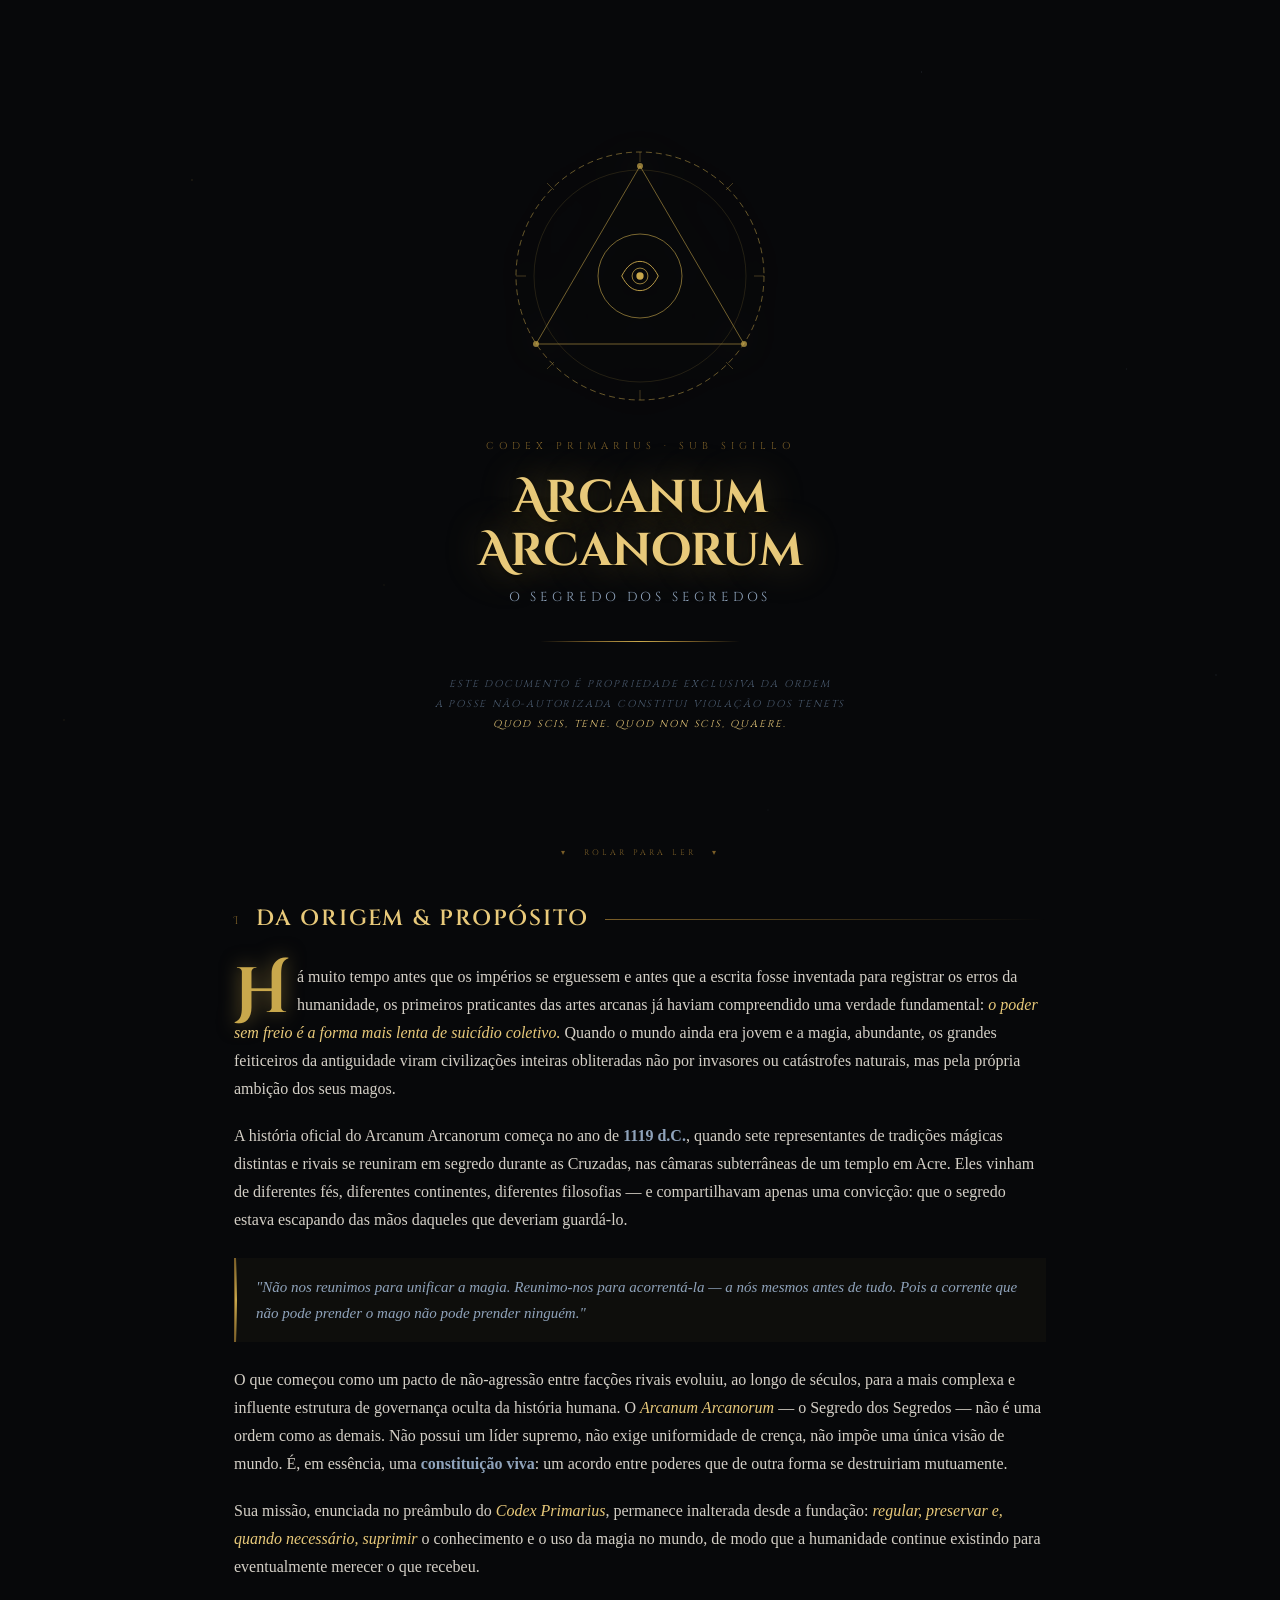
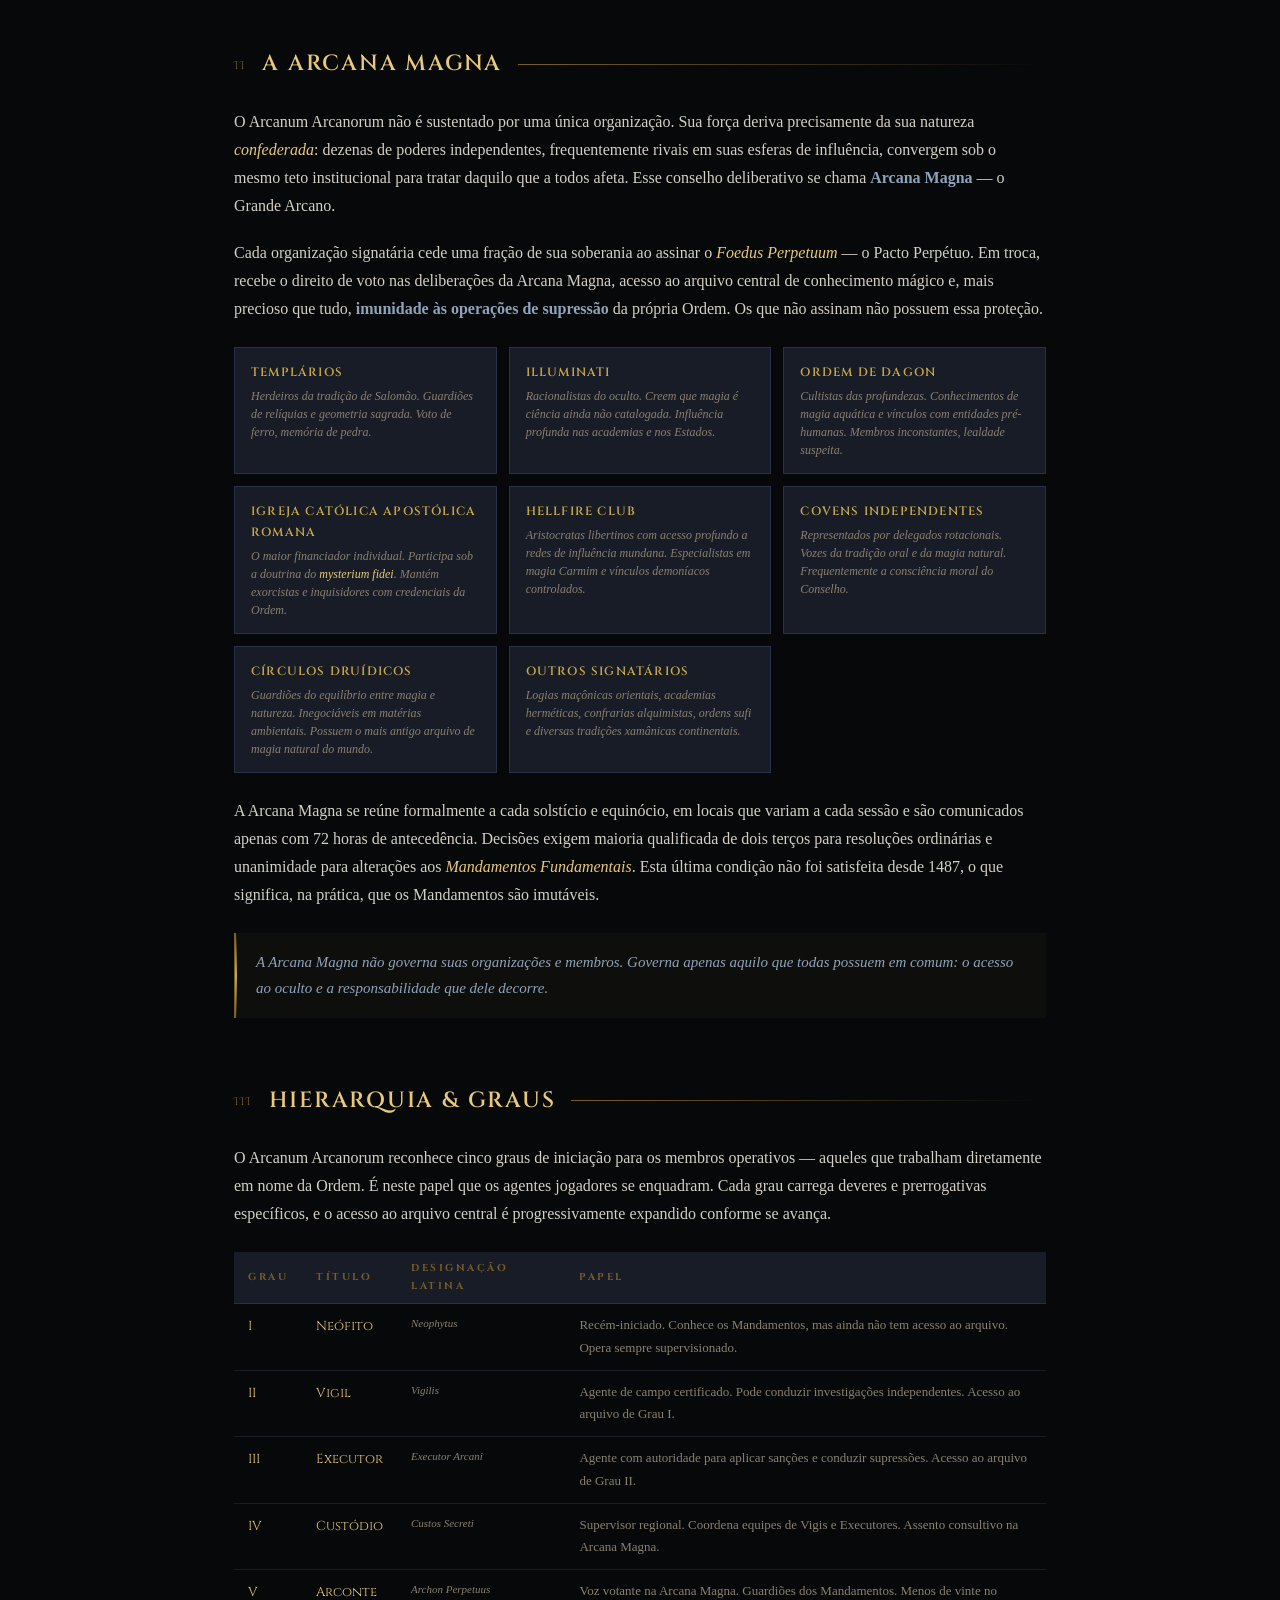
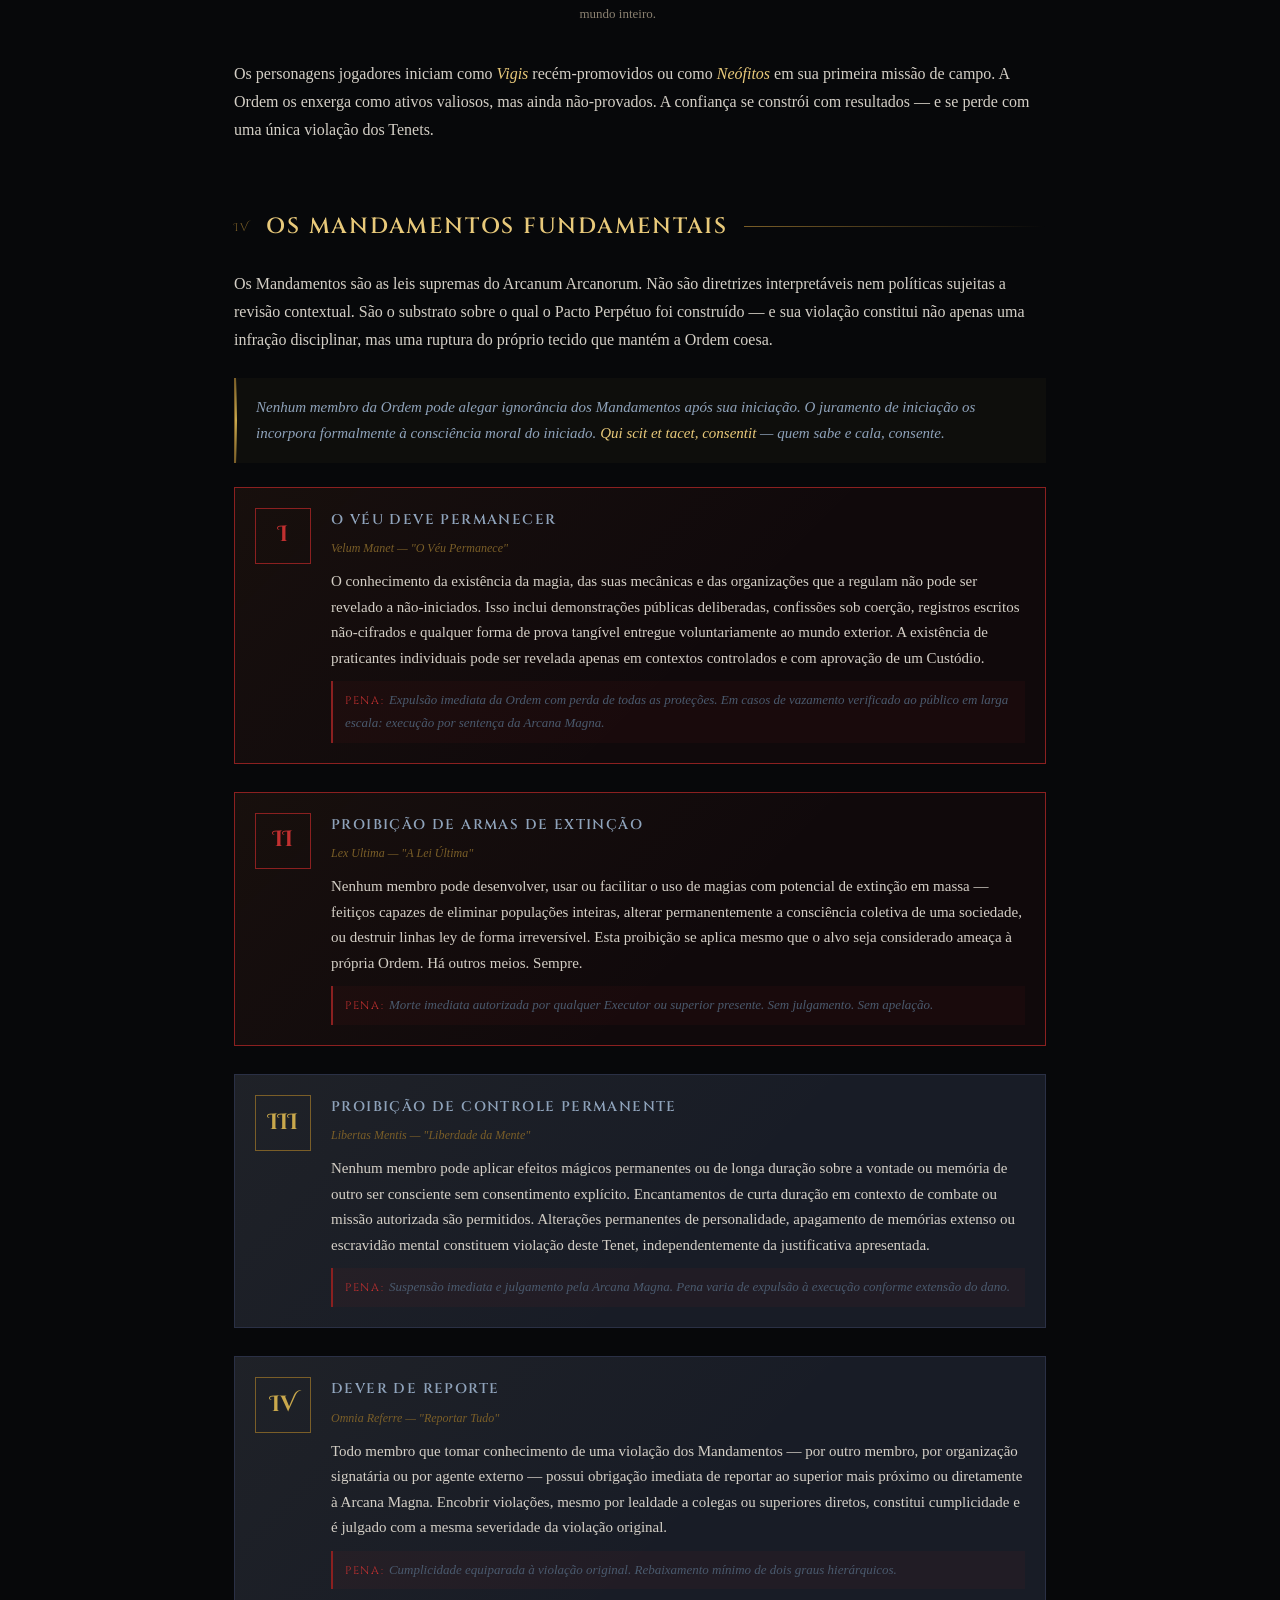
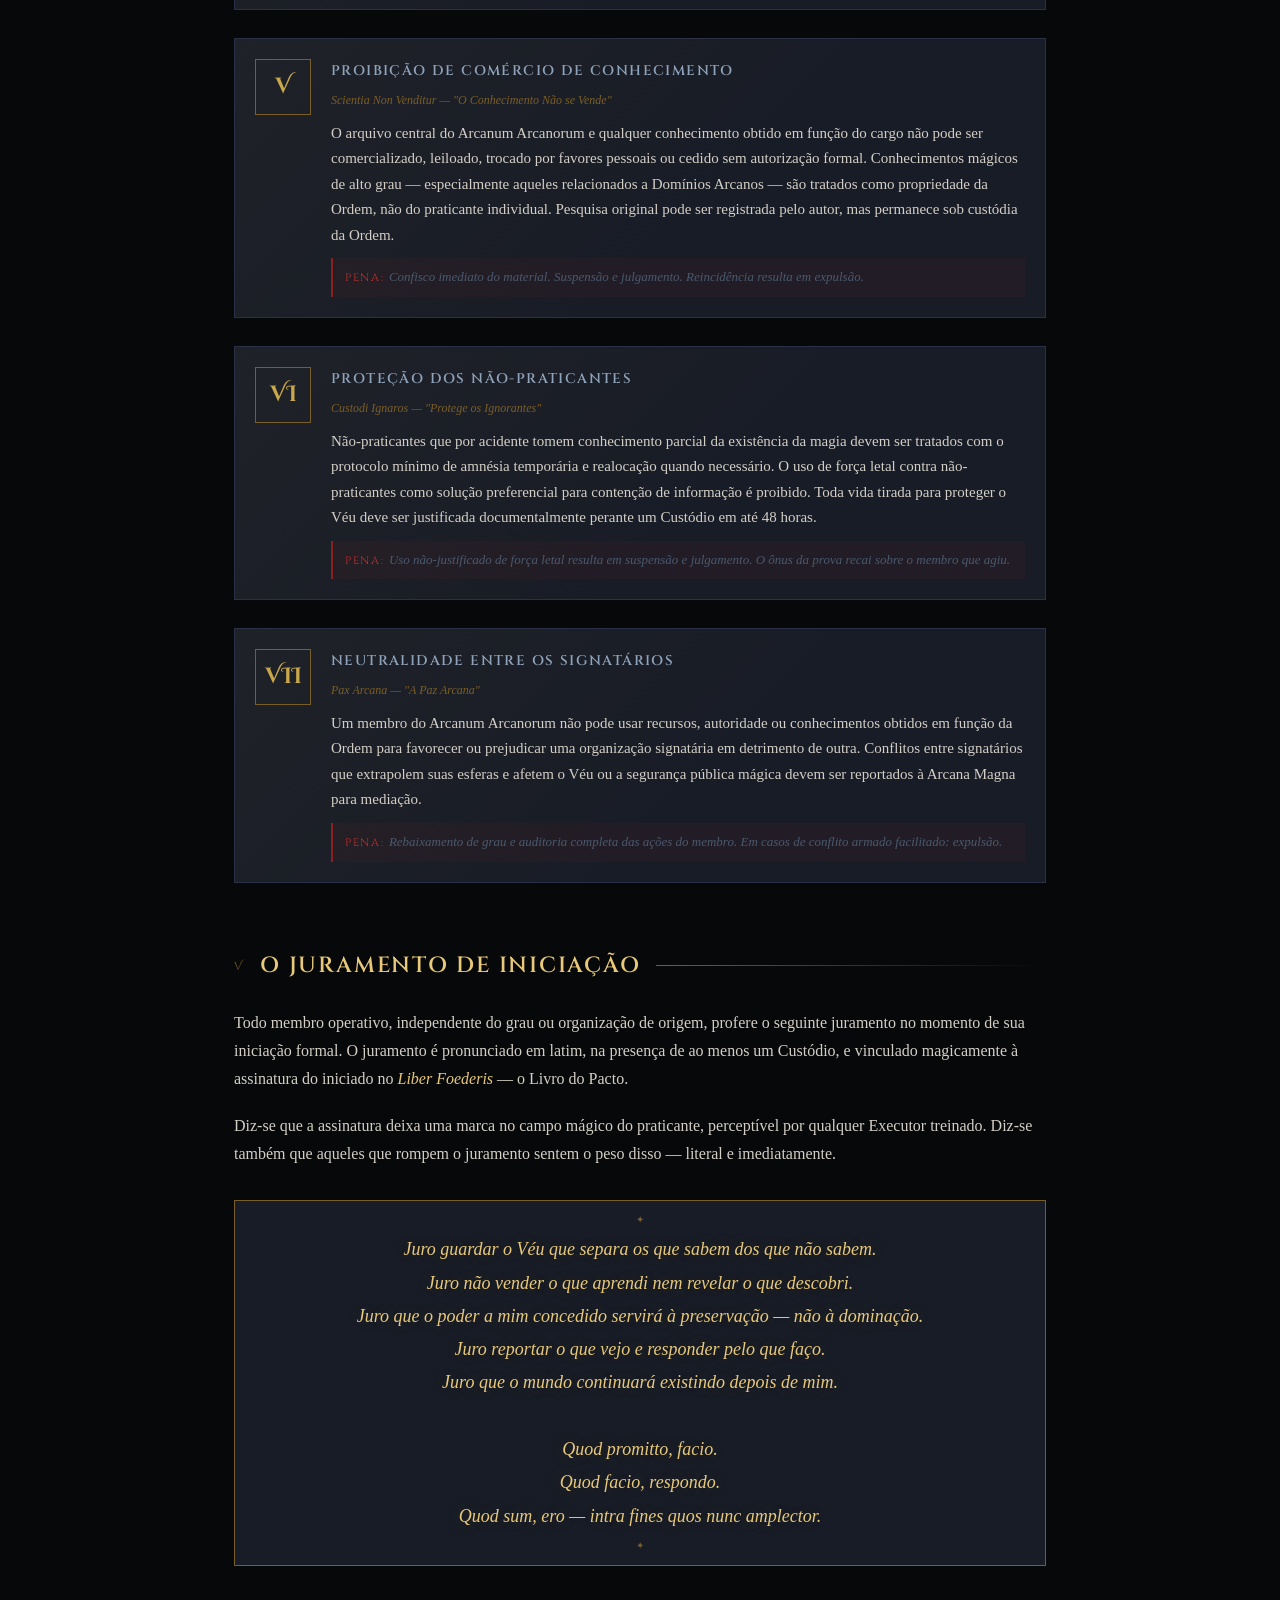
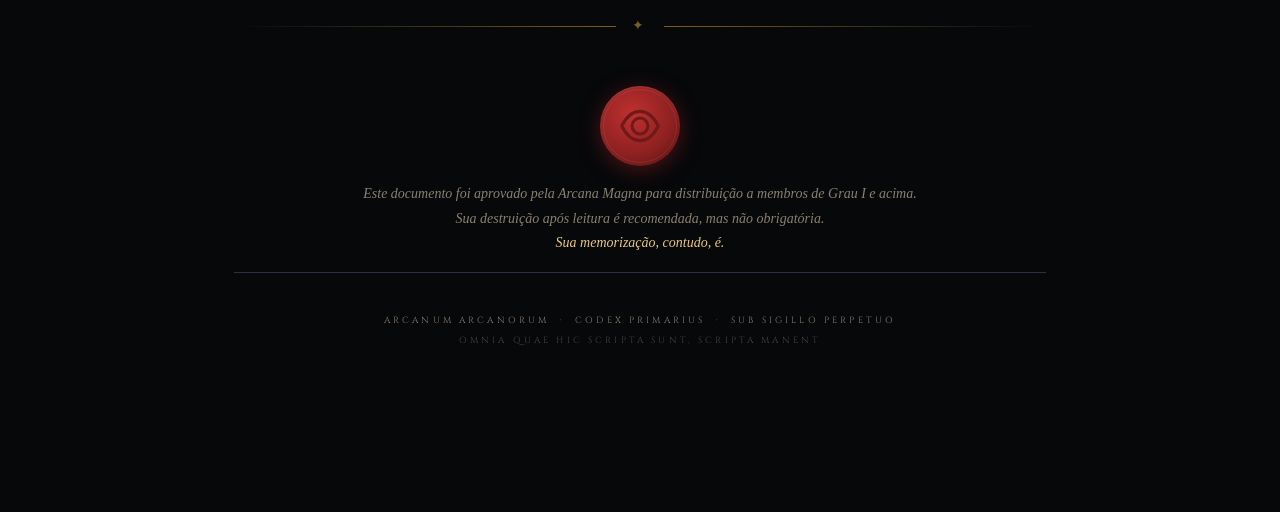
==== index.html @ a7ec22c3 "Add files via upload" ====
<!DOCTYPE html>
<html lang="pt-BR">
<head>
<meta charset="UTF-8">
<meta name="viewport" content="width=device-width, initial-scale=1.0">
<title>Arcanum Arcanorum — Codex Primarius</title>
<style>
@import url('https://fonts.googleapis.com/css2?family=IM+Fell+English:ital@0;1&family=Cinzel+Decorative:wght@400;700&family=Cinzel:wght@400;600&display=swap');

:root {
  --void:       #07080a;
  --deep:       #0d0f14;
  --surface:    #12151c;
  --panel:      #181c26;
  --border:     #2a3045;
  --border-glow:#3d4a6e;
  --gold:       #c9a84c;
  --gold-light: #e8c97a;
  --gold-dim:   #7a5e28;
  --silver:     #8fa3bb;
  --silver-dim: #4a5a6e;
  --text:       #d4cfc6;
  --text-dim:   #8a8070;
  --red:        #8b2020;
  --red-glow:   #c03030;
}

*, *::before, *::after { box-sizing: border-box; margin: 0; padding: 0; }
html { scroll-behavior: smooth; }

body {
  background: var(--void);
  color: var(--text);
  font-family: 'IM Fell English', Georgia, serif;
  font-size: 16px;
  line-height: 1.75;
  min-height: 100vh;
  overflow-x: hidden;
}

body::before {
  content: '';
  position: fixed; inset: 0;
  background-image:
    radial-gradient(1px 1px at 15% 20%, rgba(201,168,76,0.3) 0%, transparent 100%),
    radial-gradient(1px 1px at 72% 8%,  rgba(143,163,187,0.2) 0%, transparent 100%),
    radial-gradient(1px 1px at 43% 55%, rgba(201,168,76,0.2) 0%, transparent 100%),
    radial-gradient(1px 1px at 88% 41%, rgba(143,163,187,0.15) 0%, transparent 100%),
    radial-gradient(1px 1px at 5%  80%, rgba(201,168,76,0.2) 0%, transparent 100%),
    radial-gradient(1px 1px at 60% 90%, rgba(143,163,187,0.1) 0%, transparent 100%),
    radial-gradient(1px 1px at 30% 65%, rgba(201,168,76,0.15) 0%, transparent 100%),
    radial-gradient(1px 1px at 95% 75%, rgba(143,163,187,0.2) 0%, transparent 100%);
  pointer-events: none;
  z-index: 0;
}

.wrapper {
  position: relative; z-index: 1;
  max-width: 860px;
  margin: 0 auto;
  padding: 0 24px 80px;
}

/* COVER */
.cover {
  min-height: 100vh;
  display: flex;
  flex-direction: column;
  align-items: center;
  justify-content: center;
  text-align: center;
  padding: 60px 0 80px;
  position: relative;
}

.sigil-ring {
  width: 260px; height: 260px;
  margin: 0 auto 32px;
  position: relative;
  animation: rotateSlow 60s linear infinite;
}
@keyframes rotateSlow { to { transform: rotate(360deg); } }

.sigil-ring > svg { width: 100%; height: 100%; filter: drop-shadow(0 0 18px rgba(201,168,76,0.35)); }

.sigil-center {
  position: absolute; inset: 0;
  display: flex; align-items: center; justify-content: center;
  animation: rotateSlow 60s linear infinite reverse;
}

.sigil-center svg { width: 56px; height: 56px; flex-shrink: 0; }

.sigil-center-wax {
  animation: none; !important
  position: absolute; inset: 0;
  display: flex; align-items: center; justify-content: center;
  width: 56px; height: 56px; flex-shrink: 0;
  fill: #1b0606; !important
}


.cover-supertitle {
  font-family: 'Cinzel', serif;
  font-size: 10px; letter-spacing: 0.5em; text-transform: uppercase;
  color: var(--gold-dim); margin-bottom: 16px;
}
.cover-title {
  font-family: 'Cinzel Decorative', serif;
  font-size: clamp(28px, 5vw, 46px); font-weight: 700;
  color: var(--gold-light); line-height: 1.15;
  text-shadow: 0 0 40px rgba(201,168,76,0.4), 0 2px 4px rgba(0,0,0,0.8);
  margin-bottom: 8px;
}
.cover-subtitle {
  font-family: 'Cinzel', serif;
  font-size: 13px; letter-spacing: 0.3em; text-transform: uppercase;
  color: var(--silver); margin-bottom: 32px;
}
.cover-rule {
  width: 200px; height: 1px;
  background: linear-gradient(90deg, transparent, var(--gold-dim), var(--gold), var(--gold-dim), transparent);
  margin: 0 auto 32px;
}
.cover-seal {
  font-family: 'Cinzel', serif; font-size: 10px;
  letter-spacing: 0.18em; text-transform: uppercase;
  color: var(--silver-dim); font-style: italic; line-height: 2;
}
.cover-scroll-hint {
  position: absolute; bottom: 40px; left: 50%; transform: translateX(-50%);
  font-family: 'Cinzel', serif; font-size: 8px;
  letter-spacing: 0.4em; text-transform: uppercase; color: var(--gold-dim);
  animation: pulse 2.5s ease-in-out infinite;
}
@keyframes pulse { 0%,100%{opacity:0.3} 50%{opacity:0.9} }

/* SECTIONS */
.section { margin-bottom: 64px; opacity: 0; transform: translateY(24px); animation: fadeUp 0.8s ease forwards; }
.section:nth-child(2) { animation-delay:0.1s; }
.section:nth-child(3) { animation-delay:0.2s; }
.section:nth-child(4) { animation-delay:0.3s; }
.section:nth-child(5) { animation-delay:0.4s; }
.section:nth-child(6) { animation-delay:0.5s; }
@keyframes fadeUp { to { opacity:1; transform:translateY(0); } }

.section-header { display:flex; align-items:center; gap:16px; margin-bottom:24px; }
.section-number { font-family:'Cinzel Decorative',serif; font-size:11px; color:var(--gold-dim); letter-spacing:0.2em; white-space:nowrap; padding-top:2px; }
.section-title { font-family:'Cinzel',serif; font-size:clamp(16px,2.5vw,22px); font-weight:600; color:var(--gold-light); letter-spacing:0.08em; text-transform:uppercase; white-space:nowrap; }
.section-rule { flex:1; height:1px; background:linear-gradient(90deg, var(--gold-dim), transparent); }

/* PROSE */
p { margin-bottom: 1.2em; color: var(--text); font-size: 16px; }
p:last-child { margin-bottom: 0; }
em { color: var(--gold-light); font-style: italic; }
strong { color: var(--silver); font-weight: 600; }

.dropcap::first-letter {
  font-family: 'Cinzel Decorative', serif;
  font-size: 4em; font-weight: 700; color: var(--gold);
  float: left; line-height: 0.75; margin: 6px 8px 0 0;
  text-shadow: 0 0 20px rgba(201,168,76,0.5);
}

.callout {
  border-left: 2px solid var(--gold-dim);
  background: rgba(201,168,76,0.04);
  padding: 16px 20px; margin: 24px 0; position: relative;
}
.callout::before {
  content:''; position:absolute; top:0; left:-1px; bottom:0; width:2px;
  background: linear-gradient(to bottom, transparent, var(--gold), transparent);
}
.callout p { font-style:italic; color:var(--silver); font-size:15px; margin:0; }

/* PATRONS GRID */
.patrons-grid { display:grid; grid-template-columns:repeat(auto-fill,minmax(200px,1fr)); gap:12px; margin:24px 0; }
.patron-card {
  border:1px solid var(--border); background:var(--panel);
  padding:14px 16px; position:relative; overflow:hidden;
  transition: border-color 0.3s, background 0.3s;
}
.patron-card::before {
  content:''; position:absolute; top:0; left:0; right:0; height:1px;
  background:linear-gradient(90deg, transparent, var(--gold-dim), transparent);
  opacity:0; transition:opacity 0.3s;
}
.patron-card:hover { border-color:var(--gold-dim); background:rgba(201,168,76,0.05); }
.patron-card:hover::before { opacity:1; }
.patron-name { font-family:'Cinzel',serif; font-size:12px; font-weight:600; letter-spacing:0.1em; color:var(--gold); margin-bottom:4px; text-transform:uppercase; }
.patron-desc { font-size:12px; font-style:italic; color:var(--text-dim); line-height:1.5; }

/* HIERARCHY TABLE */
.hierarchy { width:100%; border-collapse:collapse; margin:24px 0; font-size:14px; }
.hierarchy th { font-family:'Cinzel',serif; font-size:10px; letter-spacing:0.25em; text-transform:uppercase; color:var(--gold-dim); text-align:left; padding:8px 14px; border-bottom:1px solid var(--border); background:var(--panel); }
.hierarchy td { padding:10px 14px; border-bottom:1px solid rgba(42,48,69,0.5); vertical-align:top; }
.hierarchy tr:last-child td { border-bottom:none; }
.hierarchy tr:hover td { background:rgba(201,168,76,0.03); }
.rank-name { font-family:'Cinzel',serif; font-size:13px; color:var(--gold-light); }
.rank-lat { font-style:italic; color:var(--text-dim); font-size:11px; display:block; }

/* TENETS */
.tenets-list { list-style:none; padding:0; counter-reset:tenet; }
.tenet-item {
  counter-increment: tenet;
  display:grid; grid-template-columns:56px 1fr; gap:20px; align-items:start;
  margin-bottom:28px; padding:20px;
  border:1px solid var(--border); background:var(--panel);
  position:relative; overflow:hidden; transition:border-color 0.3s;
}
.tenet-item::before {
  content:''; position:absolute; inset:0;
  background:linear-gradient(135deg, rgba(201,168,76,0.04) 0%, transparent 60%);
  pointer-events:none;
}
.tenet-item:hover { border-color:var(--border-glow); }
.tenet-item.blood { border-color:var(--red); background:rgba(139,32,32,0.07); }
.tenet-item.blood:hover { border-color:var(--red-glow); }
.tenet-item.blood .tenet-num { color:var(--red-glow); border-color:var(--red); }
.tenet-num {
  font-family:'Cinzel Decorative',serif; font-size:22px; font-weight:700; color:var(--gold);
  border:1px solid var(--gold-dim); width:56px; height:56px;
  display:flex; align-items:center; justify-content:center;
  flex-shrink:0; position:relative; z-index:1;
}
.tenet-body { position:relative; z-index:1; }
.tenet-title { font-family:'Cinzel',serif; font-size:14px; font-weight:600; letter-spacing:0.1em; text-transform:uppercase; color:var(--silver); margin-bottom:6px; }
.tenet-latin { font-style:italic; font-size:12px; color:var(--gold-dim); margin-bottom:10px; display:block; }
.tenet-text { font-size:15px; color:var(--text); margin:0; line-height:1.7; }
.tenet-penalty {
  margin-top:10px; padding:8px 12px;
  border-left:2px solid var(--red); background:rgba(139,32,32,0.08);
  font-size:13px; font-style:italic; color:var(--silver-dim);
}
.tenet-penalty::before {
  content:'Pena: '; font-family:'Cinzel',serif; font-style:normal;
  color:var(--red-glow); font-size:11px; letter-spacing:0.15em; text-transform:uppercase;
}

/* DIVIDER */
.divider { display:flex; align-items:center; gap:16px; margin:48px 0; color:var(--gold-dim); font-size:14px; letter-spacing:0.3em; }
.divider::before, .divider::after { content:''; flex:1; height:1px; background:linear-gradient(90deg, transparent, var(--gold-dim)); }
.divider::after { background:linear-gradient(90deg, var(--gold-dim), transparent); }

/* OATH */
.oath-block {
  border:1px solid var(--gold-dim); background:var(--panel);
  padding:32px 36px; margin:32px 0; position:relative; text-align:center;
}
.oath-block::before, .oath-block::after { content:'✦'; position:absolute; font-size:10px; color:var(--gold-dim); }
.oath-block::before { top:10px; left:50%; transform:translateX(-50%); }
.oath-block::after  { bottom:10px; left:50%; transform:translateX(-50%); }
.oath-text { font-family:'IM Fell English',serif; font-style:italic; font-size:18px; color:var(--gold-light); line-height:1.85; text-shadow:0 0 20px rgba(201,168,76,0.2); }

/* WAX SEAL */
.wax-seal {
  display:inline-flex; align-items:center; justify-content:center;
  width:80px; height:80px; border-radius:50%;
  background:radial-gradient(circle at 40% 35%, #c03030, #8b2020 60%, #4a0f0f);
  box-shadow:0 4px 20px rgba(139,32,32,0.5), inset 0 1px 2px rgba(255,255,255,0.1);
  font-size:32px; margin:0 auto 16px; position:relative;
}
.wax-seal::after { content:''; position:absolute; inset:3px; border-radius:50%; border:1px solid rgba(255,255,255,0.08); }

/* FOOTER */
.doc-footer {
  text-align:center; padding:40px 0 20px;
  border-top:1px solid var(--border);
  font-family:'Cinzel',serif; font-size:9px; letter-spacing:0.35em;
  text-transform:uppercase; color:var(--text-dim);
}

/* SCROLL PROGRESS */
.scroll-progress {
  position:fixed; top:0; left:0; right:0; height:2px;
  background:linear-gradient(90deg, var(--gold), #2a8a7a);
  transform-origin:left; transform:scaleX(0); z-index:100;
}
</style>
</head>
<body>

<div class="scroll-progress" id="progress"></div>

<div class="wrapper">

  <!-- COVER -->
  <div class="cover">
    <div class="sigil-ring">
      <svg viewBox="0 0 260 260" fill="none" xmlns="http://www.w3.org/2000/svg">
        <circle cx="130" cy="130" r="124" stroke="#c9a84c" stroke-width="1" stroke-dasharray="6 4" opacity="0.5"/>
        <circle cx="130" cy="130" r="106" stroke="#c9a84c" stroke-width="0.5" opacity="0.3"/>
        <polygon points="130,20 234,198 26,198" stroke="#c9a84c" stroke-width="1" fill="none" opacity="0.55"/>
        <circle cx="130" cy="130" r="42" stroke="#c9a84c" stroke-width="1" opacity="0.6"/>
        <g stroke="#c9a84c" stroke-width="0.8" opacity="0.4">
          <line x1="130" y1="6"   x2="130" y2="16"/>
          <line x1="130" y1="244" x2="130" y2="254"/>
          <line x1="6"   y1="130" x2="16"  y2="130"/>
          <line x1="244" y1="130" x2="254" y2="130"/>
          <line x1="37"  y1="37"  x2="44"  y2="44"/>
          <line x1="223" y1="37"  x2="216" y2="44"/>
          <line x1="37"  y1="223" x2="44"  y2="216"/>
          <line x1="223" y1="223" x2="216" y2="216"/>
        </g>
        <circle cx="130" cy="20"  r="3" fill="#c9a84c" opacity="0.7"/>
        <circle cx="234" cy="198" r="3" fill="#c9a84c" opacity="0.7"/>
        <circle cx="26"  cy="198" r="3" fill="#c9a84c" opacity="0.7"/>
      </svg>
      <div class="sigil-center">
        <svg width="92" height="92" viewBox="0 0 92 92" fill="none" xmlns="http://www.w3.org/2000/svg">
          <path d="M 16,46 C 24,30 34,22 46,22 C 58,22 68,30 76,46 C 68,62 58,70 46,70 C 34,70 24,62 16,46 Z"
                fill="none" stroke="#c9a84c" stroke-width="1.5"/>
          <circle cx="46" cy="46" r="13" fill="none" stroke="#c9a84c" stroke-width="1.2"/>
          <circle cx="46" cy="46" r="6" fill="#c9a84c"/>
        </svg>
      </div>
    </div>

    <div class="cover-supertitle">Codex Primarius · Sub Sigillo</div>
    <div class="cover-title">Arcanum<br>Arcanorum</div>
    <div class="cover-subtitle">O Segredo dos Segredos</div>
    <div class="cover-rule"></div>
    <div class="cover-seal">
      Este documento é propriedade exclusiva da Ordem<br>
      A posse não-autorizada constitui violação dos Tenets<br>
      <em>Quod scis, tene. Quod non scis, quaere.</em>
    </div>
    <div class="cover-scroll-hint">▾ &nbsp; rolar para ler &nbsp; ▾</div>
  </div>

  <!-- I. ORIGEM -->
  <div class="section">
    <div class="section-header">
      <span class="section-number">I</span>
      <span class="section-title">Da Origem &amp; Propósito</span>
      <div class="section-rule"></div>
    </div>

    <p class="dropcap">Há muito tempo antes que os impérios se erguessem e antes que a escrita fosse inventada para registrar os erros da humanidade, os primeiros praticantes das artes arcanas já haviam compreendido uma verdade fundamental: <em>o poder sem freio é a forma mais lenta de suicídio coletivo.</em> Quando o mundo ainda era jovem e a magia, abundante, os grandes feiticeiros da antiguidade viram civilizações inteiras obliteradas não por invasores ou catástrofes naturais, mas pela própria ambição dos seus magos.</p>

    <p>A história oficial do Arcanum Arcanorum começa no ano de <strong>1119 d.C.</strong>, quando sete representantes de tradições mágicas distintas e rivais se reuniram em segredo durante as Cruzadas, nas câmaras subterrâneas de um templo em Acre. Eles vinham de diferentes fés, diferentes continentes, diferentes filosofias — e compartilhavam apenas uma convicção: que o segredo estava escapando das mãos daqueles que deveriam guardá-lo.</p>

    <div class="callout">
      <p>"Não nos reunimos para unificar a magia. Reunimo-nos para acorrentá-la — a nós mesmos antes de tudo. Pois a corrente que não pode prender o mago não pode prender ninguém."</p>
    </div>

    <p>O que começou como um pacto de não-agressão entre facções rivais evoluiu, ao longo de séculos, para a mais complexa e influente estrutura de governança oculta da história humana. O <em>Arcanum Arcanorum</em> — o Segredo dos Segredos — não é uma ordem como as demais. Não possui um líder supremo, não exige uniformidade de crença, não impõe uma única visão de mundo. É, em essência, uma <strong>constituição viva</strong>: um acordo entre poderes que de outra forma se destruiriam mutuamente.</p>

    <p>Sua missão, enunciada no preâmbulo do <em>Codex Primarius</em>, permanece inalterada desde a fundação: <em>regular, preservar e, quando necessário, suprimir</em> o conhecimento e o uso da magia no mundo, de modo que a humanidade continue existindo para eventualmente merecer o que recebeu.</p>
  </div>

  <!-- II. ARCANA MAGNA -->
  <div class="section">
    <div class="section-header">
      <span class="section-number">II</span>
      <span class="section-title">A Arcana Magna</span>
      <div class="section-rule"></div>
    </div>

    <p>O Arcanum Arcanorum não é sustentado por uma única organização. Sua força deriva precisamente da sua natureza <em>confederada</em>: dezenas de poderes independentes, frequentemente rivais em suas esferas de influência, convergem sob o mesmo teto institucional para tratar daquilo que a todos afeta. Esse conselho deliberativo se chama <strong>Arcana Magna</strong> — o Grande Arcano.</p>

    <p>Cada organização signatária cede uma fração de sua soberania ao assinar o <em>Foedus Perpetuum</em> — o Pacto Perpétuo. Em troca, recebe o direito de voto nas deliberações da Arcana Magna, acesso ao arquivo central de conhecimento mágico e, mais precioso que tudo, <strong>imunidade às operações de supressão</strong> da própria Ordem. Os que não assinam não possuem essa proteção.</p>

    <div class="patrons-grid">
      <div class="patron-card">
        <div class="patron-name">Templários</div>
        <div class="patron-desc">Herdeiros da tradição de Salomão. Guardiões de relíquias e geometria sagrada. Voto de ferro, memória de pedra.</div>
      </div>
      <div class="patron-card">
        <div class="patron-name">Illuminati</div>
        <div class="patron-desc">Racionalistas do oculto. Creem que magia é ciência ainda não catalogada. Influência profunda nas academias e nos Estados.</div>
      </div>
      <div class="patron-card">
        <div class="patron-name">Ordem de Dagon</div>
        <div class="patron-desc">Cultistas das profundezas. Conhecimentos de magia aquática e vínculos com entidades pré-humanas. Membros inconstantes, lealdade suspeita.</div>
      </div>
      <div class="patron-card">
        <div class="patron-name">Igreja Católica Apostólica Romana</div>
        <div class="patron-desc">O maior financiador individual. Participa sob a doutrina do <em>mysterium fidei</em>. Mantém exorcistas e inquisidores com credenciais da Ordem.</div>
      </div>
      <div class="patron-card">
        <div class="patron-name">Hellfire Club</div>
        <div class="patron-desc">Aristocratas libertinos com acesso profundo a redes de influência mundana. Especialistas em magia Carmim e vínculos demoníacos controlados.</div>
      </div>
      <div class="patron-card">
        <div class="patron-name">Covens Independentes</div>
        <div class="patron-desc">Representados por delegados rotacionais. Vozes da tradição oral e da magia natural. Frequentemente a consciência moral do Conselho.</div>
      </div>
      <div class="patron-card">
        <div class="patron-name">Círculos Druídicos</div>
        <div class="patron-desc">Guardiões do equilíbrio entre magia e natureza. Inegociáveis em matérias ambientais. Possuem o mais antigo arquivo de magia natural do mundo.</div>
      </div>
      <div class="patron-card">
        <div class="patron-name">Outros Signatários</div>
        <div class="patron-desc">Logias maçônicas orientais, academias herméticas, confrarias alquimistas, ordens sufi e diversas tradições xamânicas continentais.</div>
      </div>
    </div>

    <p>A Arcana Magna se reúne formalmente a cada solstício e equinócio, em locais que variam a cada sessão e são comunicados apenas com 72 horas de antecedência. Decisões exigem maioria qualificada de dois terços para resoluções ordinárias e unanimidade para alterações aos <em>Mandamentos Fundamentais</em>. Esta última condição não foi satisfeita desde 1487, o que significa, na prática, que os Mandamentos são imutáveis.</p>

    <div class="callout">
      <p>A Arcana Magna não governa suas organizações e membros. Governa apenas aquilo que todas possuem em comum: o acesso ao oculto e a responsabilidade que dele decorre.</p>
    </div>
  </div>

  <!-- III. HIERARQUIA -->
  <div class="section">
    <div class="section-header">
      <span class="section-number">III</span>
      <span class="section-title">Hierarquia &amp; Graus</span>
      <div class="section-rule"></div>
    </div>

    <p>O Arcanum Arcanorum reconhece cinco graus de iniciação para os membros operativos — aqueles que trabalham diretamente em nome da Ordem. É neste papel que os agentes jogadores se enquadram. Cada grau carrega deveres e prerrogativas específicos, e o acesso ao arquivo central é progressivamente expandido conforme se avança.</p>

    <table class="hierarchy">
      <thead>
        <tr>
          <th>Grau</th>
          <th>Título</th>
          <th>Designação Latina</th>
          <th>Papel</th>
        </tr>
      </thead>
      <tbody>
        <tr>
          <td><span class="rank-name">I</span></td>
          <td><span class="rank-name">Neófito</span></td>
          <td><span class="rank-lat">Neophytus</span></td>
          <td style="font-size:13px;color:#8a8070;">Recém-iniciado. Conhece os Mandamentos, mas ainda não tem acesso ao arquivo. Opera sempre supervisionado.</td>
        </tr>
        <tr>
          <td><span class="rank-name">II</span></td>
          <td><span class="rank-name">Vigil</span></td>
          <td><span class="rank-lat">Vigilis</span></td>
          <td style="font-size:13px;color:#8a8070;">Agente de campo certificado. Pode conduzir investigações independentes. Acesso ao arquivo de Grau I.</td>
        </tr>
        <tr>
          <td><span class="rank-name">III</span></td>
          <td><span class="rank-name">Executor</span></td>
          <td><span class="rank-lat">Executor Arcani</span></td>
          <td style="font-size:13px;color:#8a8070;">Agente com autoridade para aplicar sanções e conduzir supressões. Acesso ao arquivo de Grau II.</td>
        </tr>
        <tr>
          <td><span class="rank-name">IV</span></td>
          <td><span class="rank-name">Custódio</span></td>
          <td><span class="rank-lat">Custos Secreti</span></td>
          <td style="font-size:13px;color:#8a8070;">Supervisor regional. Coordena equipes de Vigis e Executores. Assento consultivo na Arcana Magna.</td>
        </tr>
        <tr>
          <td><span class="rank-name">V</span></td>
          <td><span class="rank-name">Arconte</span></td>
          <td><span class="rank-lat">Archon Perpetuus</span></td>
          <td style="font-size:13px;color:#8a8070;">Voz votante na Arcana Magna. Guardiões dos Mandamentos. Menos de vinte no mundo inteiro.</td>
        </tr>
      </tbody>
    </table>

    <p>Os personagens jogadores iniciam como <em>Vigis</em> recém-promovidos ou como <em>Neófitos</em> em sua primeira missão de campo. A Ordem os enxerga como ativos valiosos, mas ainda não-provados. A confiança se constrói com resultados — e se perde com uma única violação dos Tenets.</p>
  </div>

  <!-- IV. TENETS -->
  <div class="section">
    <div class="section-header">
      <span class="section-number">IV</span>
      <span class="section-title">Os Mandamentos Fundamentais</span>
      <div class="section-rule"></div>
    </div>

    <p>Os Mandamentos são as leis supremas do Arcanum Arcanorum. Não são diretrizes interpretáveis nem políticas sujeitas a revisão contextual. São o substrato sobre o qual o Pacto Perpétuo foi construído — e sua violação constitui não apenas uma infração disciplinar, mas uma ruptura do próprio tecido que mantém a Ordem coesa.</p>

    <div class="callout">
      <p>Nenhum membro da Ordem pode alegar ignorância dos Mandamentos após sua iniciação. O juramento de iniciação os incorpora formalmente à consciência moral do iniciado. <em>Qui scit et tacet, consentit</em> — quem sabe e cala, consente.</p>
    </div>

    <ul class="tenets-list">

      <li class="tenet-item blood">
        <div class="tenet-num">I</div>
        <div class="tenet-body">
          <div class="tenet-title">O Véu deve permanecer</div>
          <span class="tenet-latin">Velum Manet — "O Véu Permanece"</span>
          <p class="tenet-text">O conhecimento da existência da magia, das suas mecânicas e das organizações que a regulam não pode ser revelado a não-iniciados. Isso inclui demonstrações públicas deliberadas, confissões sob coerção, registros escritos não-cifrados e qualquer forma de prova tangível entregue voluntariamente ao mundo exterior. A existência de praticantes individuais pode ser revelada apenas em contextos controlados e com aprovação de um Custódio.</p>
          <div class="tenet-penalty">Expulsão imediata da Ordem com perda de todas as proteções. Em casos de vazamento verificado ao público em larga escala: execução por sentença da Arcana Magna.</div>
        </div>
      </li>

      <li class="tenet-item blood">
        <div class="tenet-num">II</div>
        <div class="tenet-body">
          <div class="tenet-title">Proibição de Armas de Extinção</div>
          <span class="tenet-latin">Lex Ultima — "A Lei Última"</span>
          <p class="tenet-text">Nenhum membro pode desenvolver, usar ou facilitar o uso de magias com potencial de extinção em massa — feitiços capazes de eliminar populações inteiras, alterar permanentemente a consciência coletiva de uma sociedade, ou destruir linhas ley de forma irreversível. Esta proibição se aplica mesmo que o alvo seja considerado ameaça à própria Ordem. Há outros meios. Sempre.</p>
          <div class="tenet-penalty">Morte imediata autorizada por qualquer Executor ou superior presente. Sem julgamento. Sem apelação.</div>
        </div>
      </li>

      <li class="tenet-item">
        <div class="tenet-num">III</div>
        <div class="tenet-body">
          <div class="tenet-title">Proibição de Controle Permanente</div>
          <span class="tenet-latin">Libertas Mentis — "Liberdade da Mente"</span>
          <p class="tenet-text">Nenhum membro pode aplicar efeitos mágicos permanentes ou de longa duração sobre a vontade ou memória de outro ser consciente sem consentimento explícito. Encantamentos de curta duração em contexto de combate ou missão autorizada são permitidos. Alterações permanentes de personalidade, apagamento de memórias extenso ou escravidão mental constituem violação deste Tenet, independentemente da justificativa apresentada.</p>
          <div class="tenet-penalty">Suspensão imediata e julgamento pela Arcana Magna. Pena varia de expulsão à execução conforme extensão do dano.</div>
        </div>
      </li>

      <li class="tenet-item">
        <div class="tenet-num">IV</div>
        <div class="tenet-body">
          <div class="tenet-title">Dever de Reporte</div>
          <span class="tenet-latin">Omnia Referre — "Reportar Tudo"</span>
          <p class="tenet-text">Todo membro que tomar conhecimento de uma violação dos Mandamentos — por outro membro, por organização signatária ou por agente externo — possui obrigação imediata de reportar ao superior mais próximo ou diretamente à Arcana Magna. Encobrir violações, mesmo por lealdade a colegas ou superiores diretos, constitui cumplicidade e é julgado com a mesma severidade da violação original.</p>
          <div class="tenet-penalty">Cumplicidade equiparada à violação original. Rebaixamento mínimo de dois graus hierárquicos.</div>
        </div>
      </li>

      <li class="tenet-item">
        <div class="tenet-num">V</div>
        <div class="tenet-body">
          <div class="tenet-title">Proibição de Comércio de Conhecimento</div>
          <span class="tenet-latin">Scientia Non Venditur — "O Conhecimento Não se Vende"</span>
          <p class="tenet-text">O arquivo central do Arcanum Arcanorum e qualquer conhecimento obtido em função do cargo não pode ser comercializado, leiloado, trocado por favores pessoais ou cedido sem autorização formal. Conhecimentos mágicos de alto grau — especialmente aqueles relacionados a Domínios Arcanos — são tratados como propriedade da Ordem, não do praticante individual. Pesquisa original pode ser registrada pelo autor, mas permanece sob custódia da Ordem.</p>
          <div class="tenet-penalty">Confisco imediato do material. Suspensão e julgamento. Reincidência resulta em expulsão.</div>
        </div>
      </li>

      <li class="tenet-item">
        <div class="tenet-num">VI</div>
        <div class="tenet-body">
          <div class="tenet-title">Proteção dos Não-Praticantes</div>
          <span class="tenet-latin">Custodi Ignaros — "Protege os Ignorantes"</span>
          <p class="tenet-text">Não-praticantes que por acidente tomem conhecimento parcial da existência da magia devem ser tratados com o protocolo mínimo de amnésia temporária e realocação quando necessário. O uso de força letal contra não-praticantes como solução preferencial para contenção de informação é proibido. Toda vida tirada para proteger o Véu deve ser justificada documentalmente perante um Custódio em até 48 horas.</p>
          <div class="tenet-penalty">Uso não-justificado de força letal resulta em suspensão e julgamento. O ônus da prova recai sobre o membro que agiu.</div>
        </div>
      </li>

      <li class="tenet-item">
        <div class="tenet-num">VII</div>
        <div class="tenet-body">
          <div class="tenet-title">Neutralidade entre os Signatários</div>
          <span class="tenet-latin">Pax Arcana — "A Paz Arcana"</span>
          <p class="tenet-text">Um membro do Arcanum Arcanorum não pode usar recursos, autoridade ou conhecimentos obtidos em função da Ordem para favorecer ou prejudicar uma organização signatária em detrimento de outra. Conflitos entre signatários que extrapolem suas esferas e afetem o Véu ou a segurança pública mágica devem ser reportados à Arcana Magna para mediação.</p>
          <div class="tenet-penalty">Rebaixamento de grau e auditoria completa das ações do membro. Em casos de conflito armado facilitado: expulsão.</div>
        </div>
      </li>

    </ul>
  </div>

  <!-- V. JURAMENTO -->
  <div class="section">
    <div class="section-header">
      <span class="section-number">V</span>
      <span class="section-title">O Juramento de Iniciação</span>
      <div class="section-rule"></div>
    </div>

    <p>Todo membro operativo, independente do grau ou organização de origem, profere o seguinte juramento no momento de sua iniciação formal. O juramento é pronunciado em latim, na presença de ao menos um Custódio, e vinculado magicamente à assinatura do iniciado no <em>Liber Foederis</em> — o Livro do Pacto.</p>

    <p>Diz-se que a assinatura deixa uma marca no campo mágico do praticante, perceptível por qualquer Executor treinado. Diz-se também que aqueles que rompem o juramento sentem o peso disso — literal e imediatamente.</p>

    <div class="oath-block">
      <div class="oath-text">
        Juro guardar o Véu que separa os que sabem dos que não sabem.<br>
        Juro não vender o que aprendi nem revelar o que descobri.<br>
        Juro que o poder a mim concedido servirá à preservação — não à dominação.<br>
        Juro reportar o que vejo e responder pelo que faço.<br>
        Juro que o mundo continuará existindo depois de mim.<br><br>
        <em>Quod promitto, facio.<br>
        Quod facio, respondo.<br>
        Quod sum, ero — intra fines quos nunc amplector.</em>
      </div>
    </div>

    <div class="divider">✦</div>

    <div style="text-align:center;margin-bottom:16px;">
      <div class="wax-seal">
      <div class="sigil-center-wax">
        <svg width="92" height="92" viewBox="0 0 92 92" fill="none" xmlns="http://www.w3.org/2000/svg">
          <path d="M 16,46 C 24,30 34,22 46,22 C 58,22 68,30 76,46 C 68,62 58,70 46,70 C 34,70 24,62 16,46 Z"
                fill="none" stroke="#6f1919" stroke-width="5"/>
          <circle cx="46" cy="46" r="13" fill="none" stroke="#6f1919" stroke-width="5"/>
        </svg>
      </div>
    </div>

    <p style="text-align:center;font-style:italic;color:var(--text-dim);font-size:14px;">
      Este documento foi aprovado pela Arcana Magna para distribuição a membros de Grau I e acima.<br>
      Sua destruição após leitura é recomendada, mas não obrigatória.<br>
      <em>Sua memorização, contudo, é.</em>
    </p>
  </div>

  <div class="doc-footer">
    Arcanum Arcanorum &nbsp;·&nbsp; Codex Primarius &nbsp;·&nbsp; Sub Sigillo Perpetuo<br>
    <span style="opacity:0.5;margin-top:4px;display:block;">Omnia quae hic scripta sunt, scripta manent</span>
  </div>

</div>

<script>
  window.addEventListener('scroll', () => {
    const el = document.getElementById('progress');
    const pct = window.scrollY / (document.body.scrollHeight - window.innerHeight);
    el.style.transform = 'scaleX(' + pct + ')';
  });
</script>
</body>
</html>
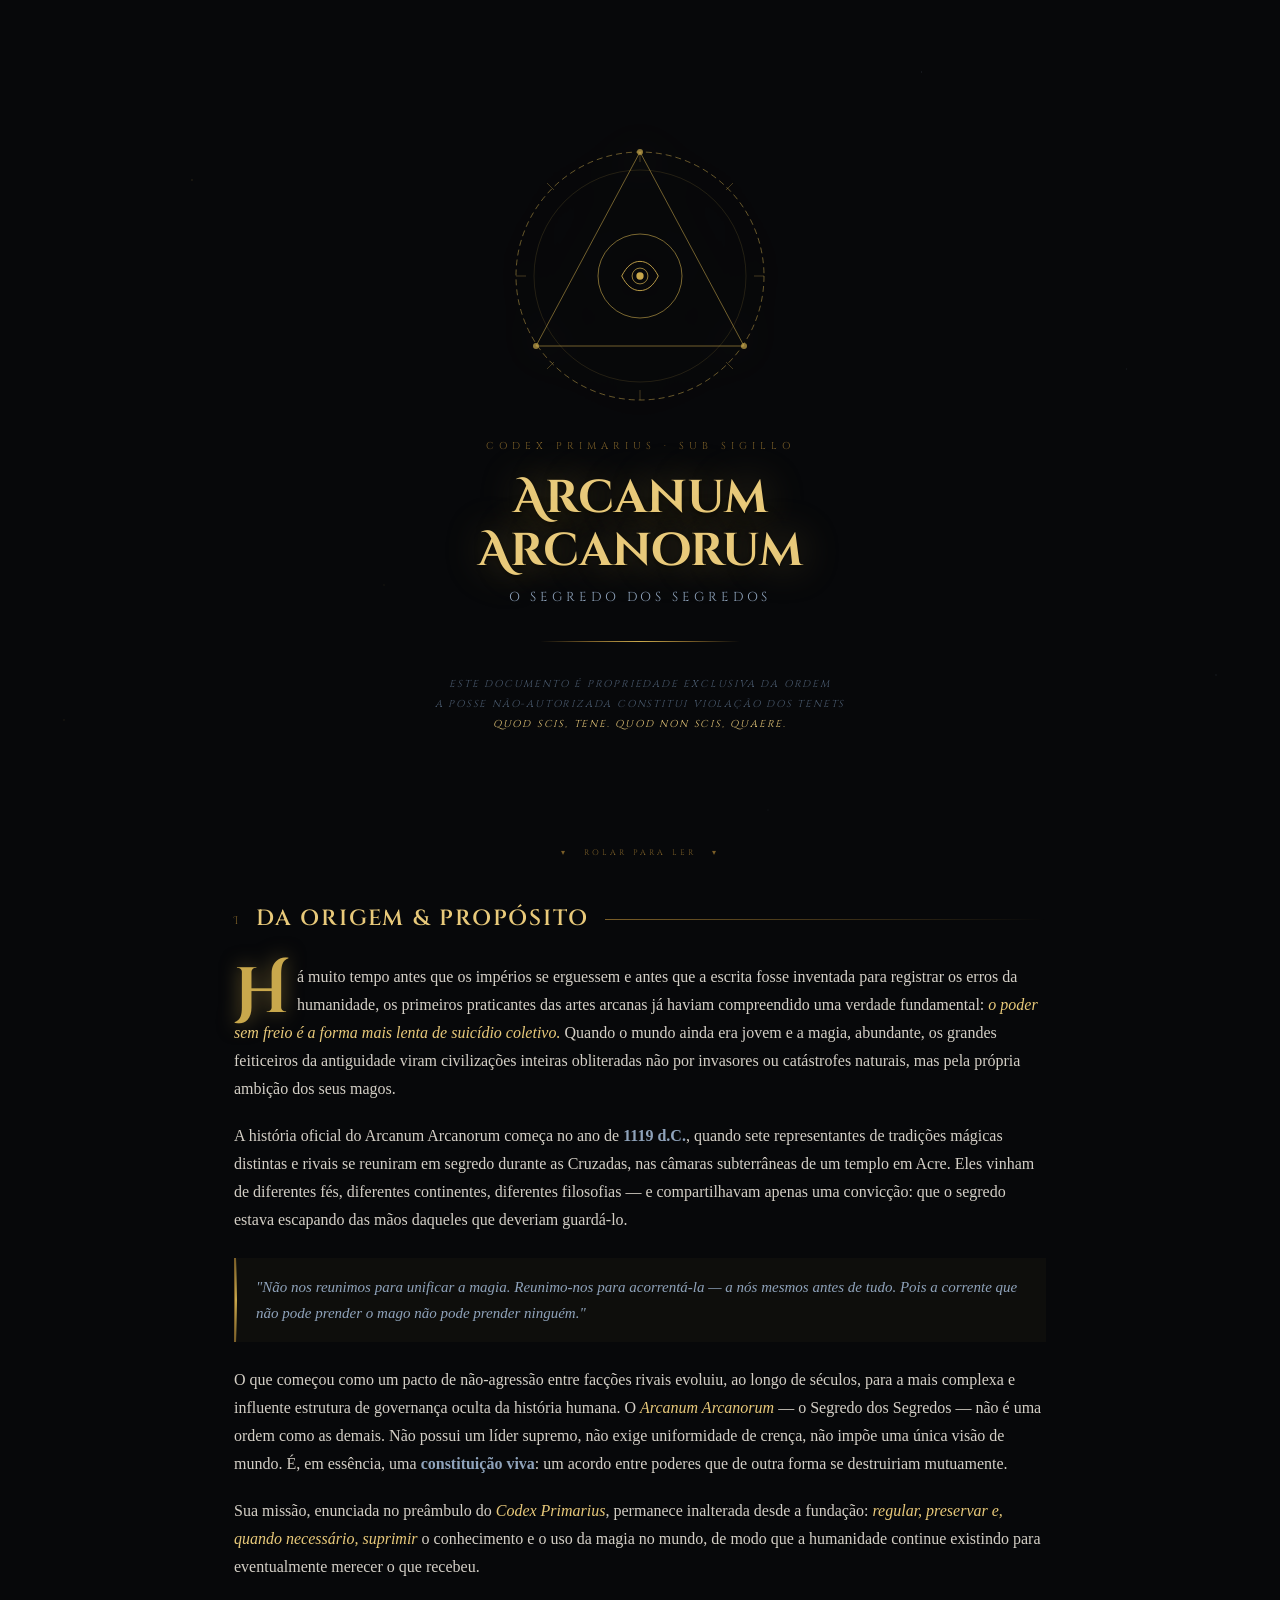
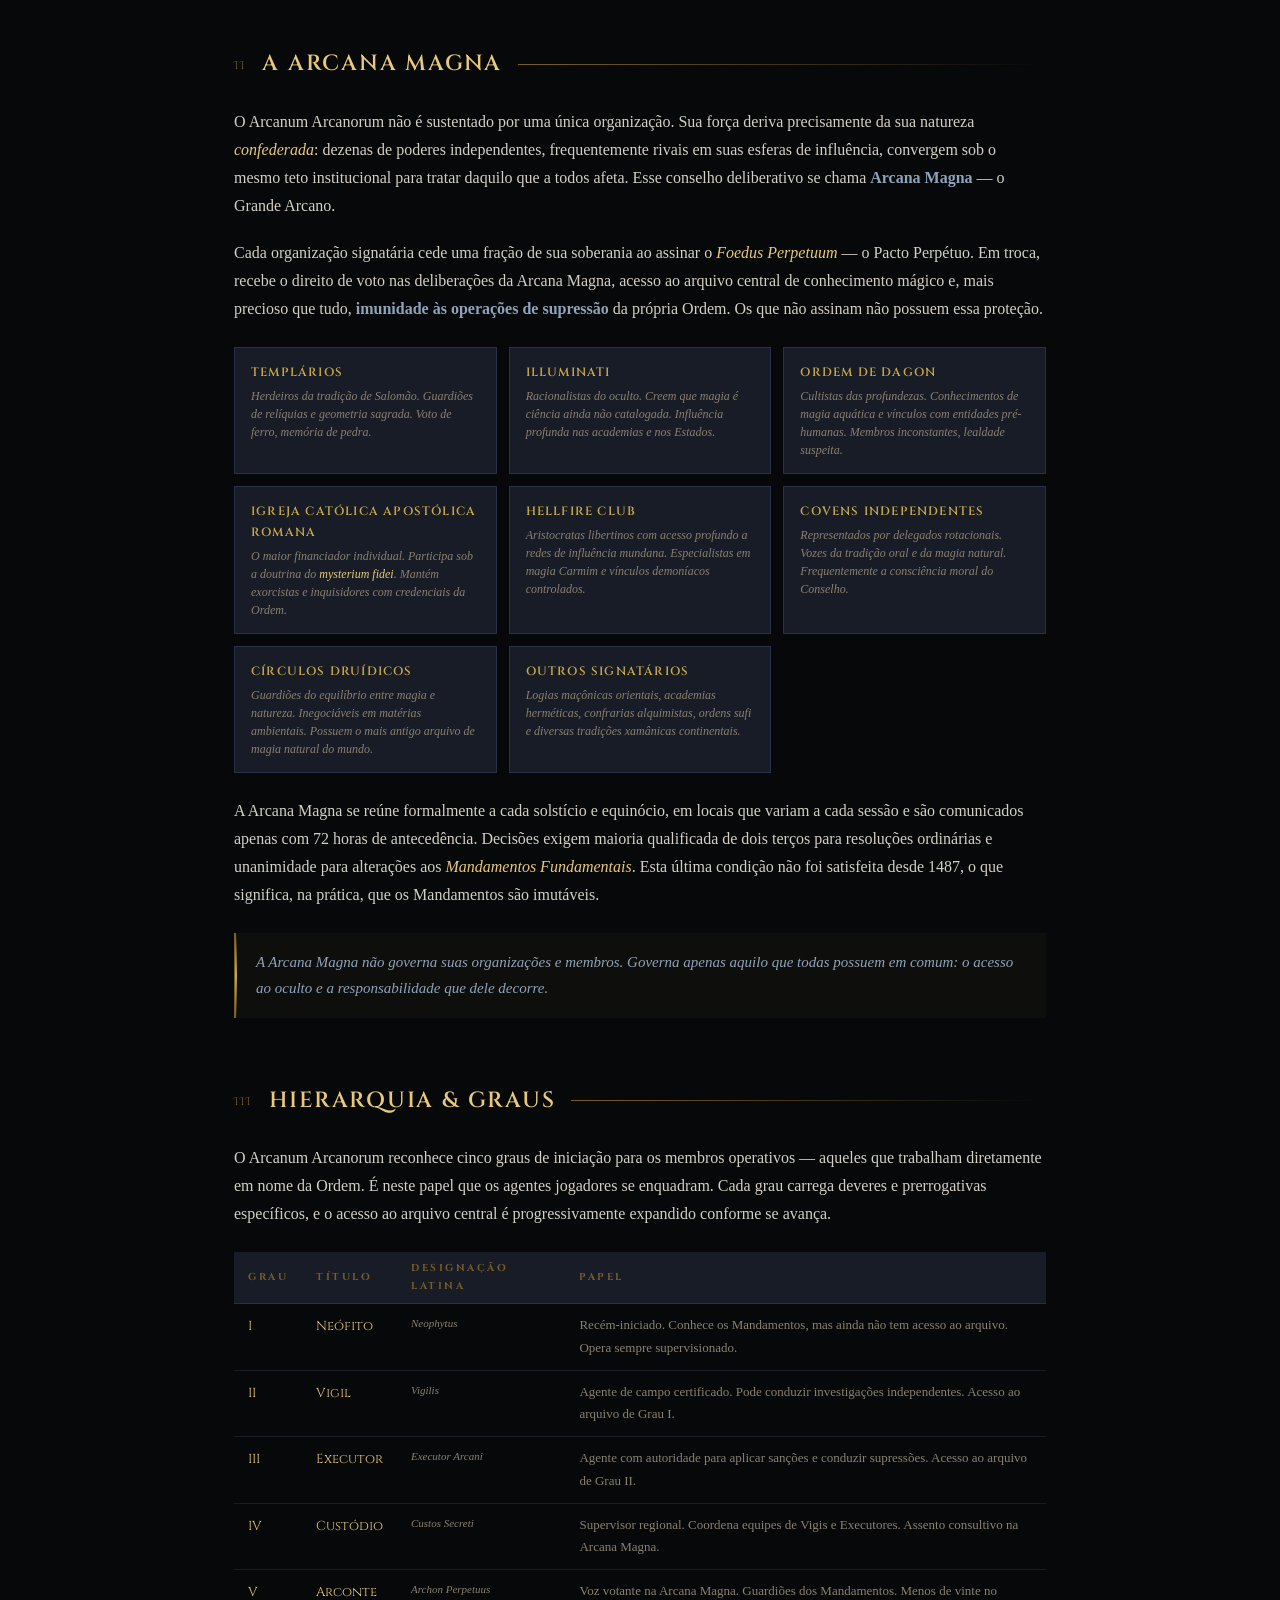
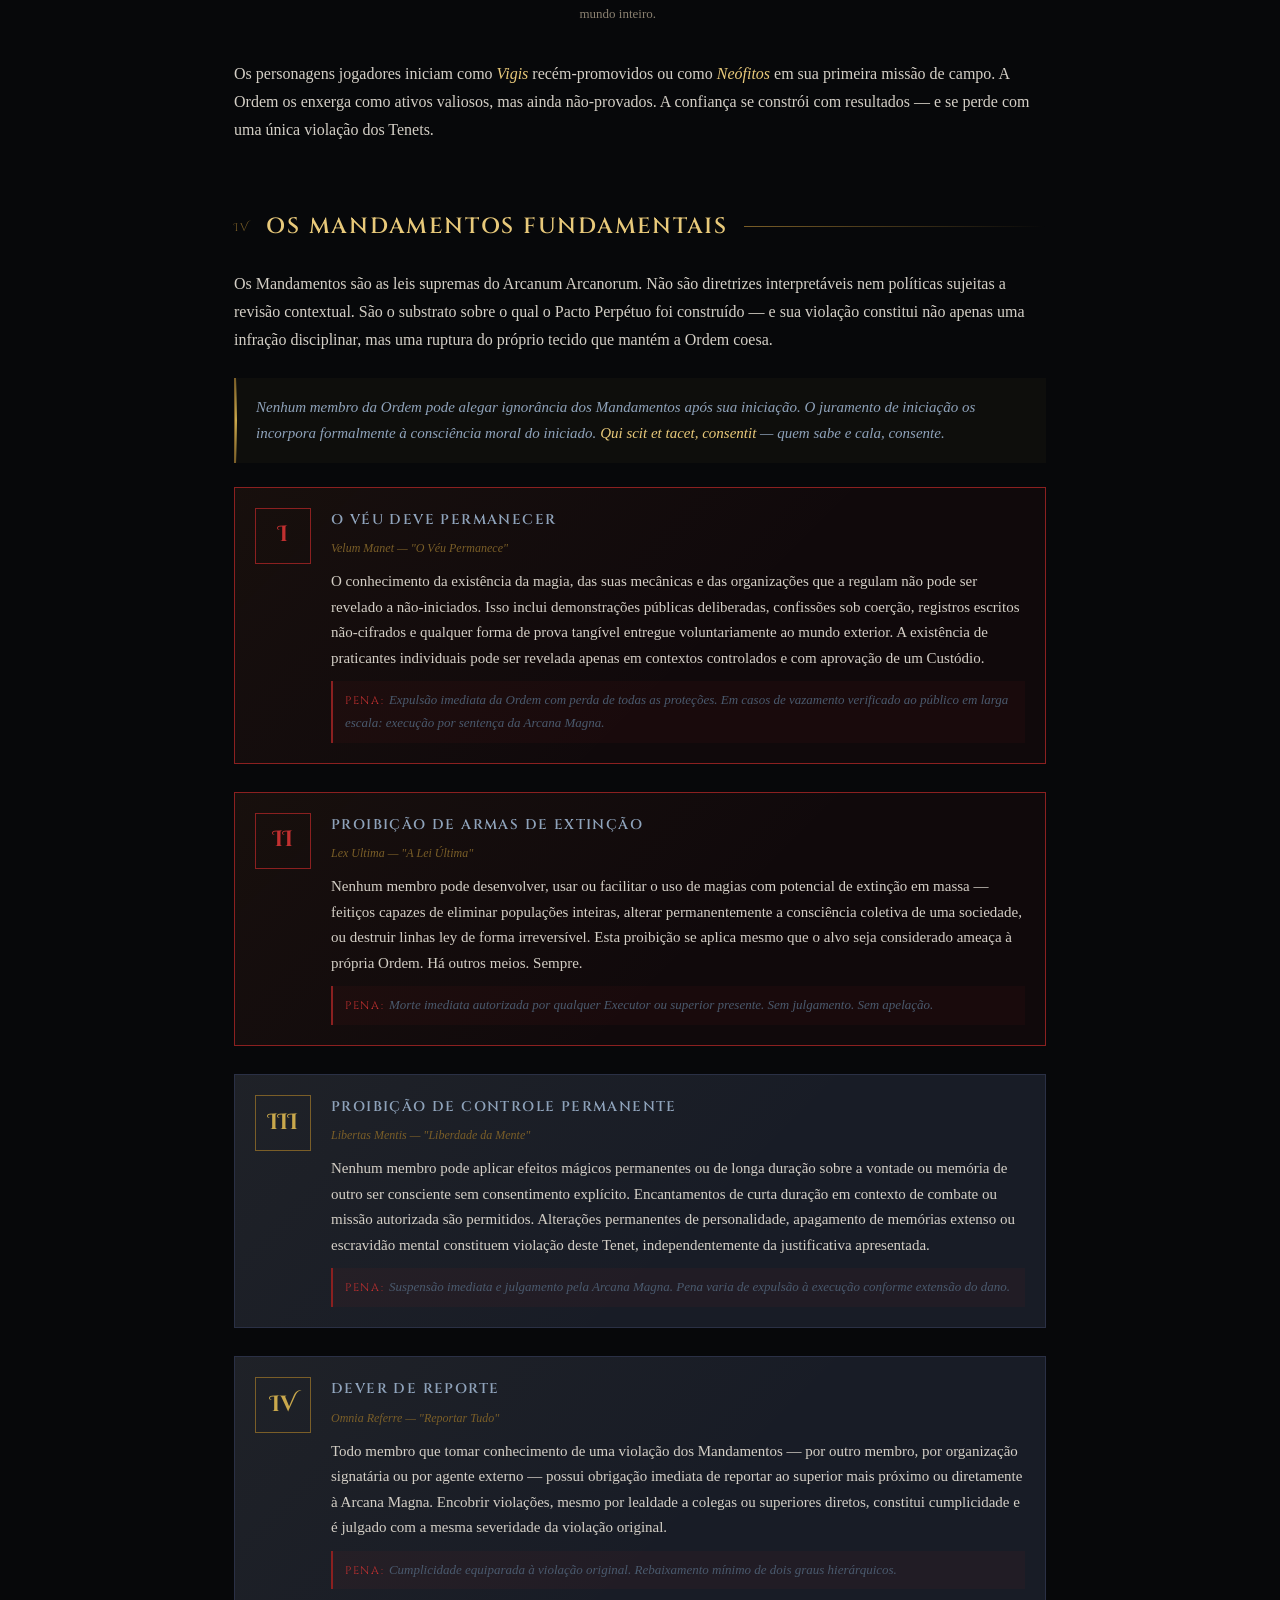
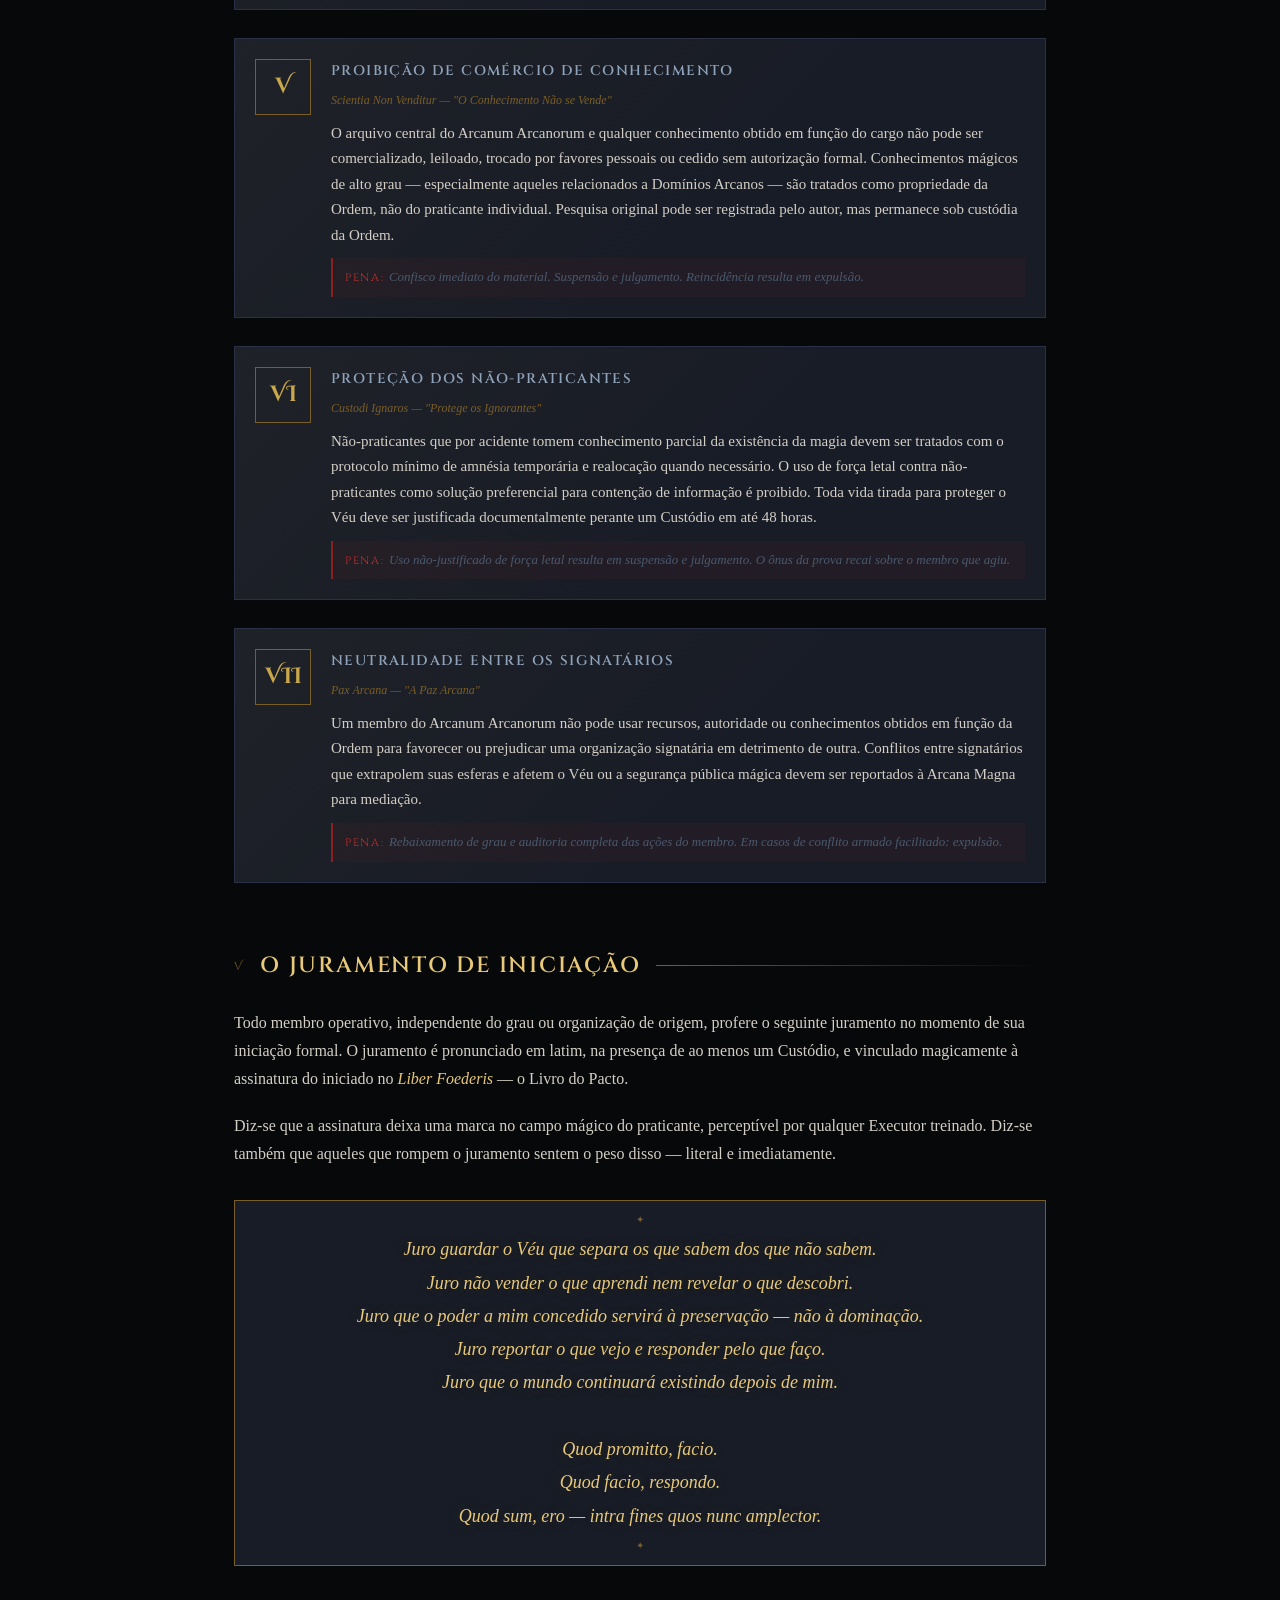
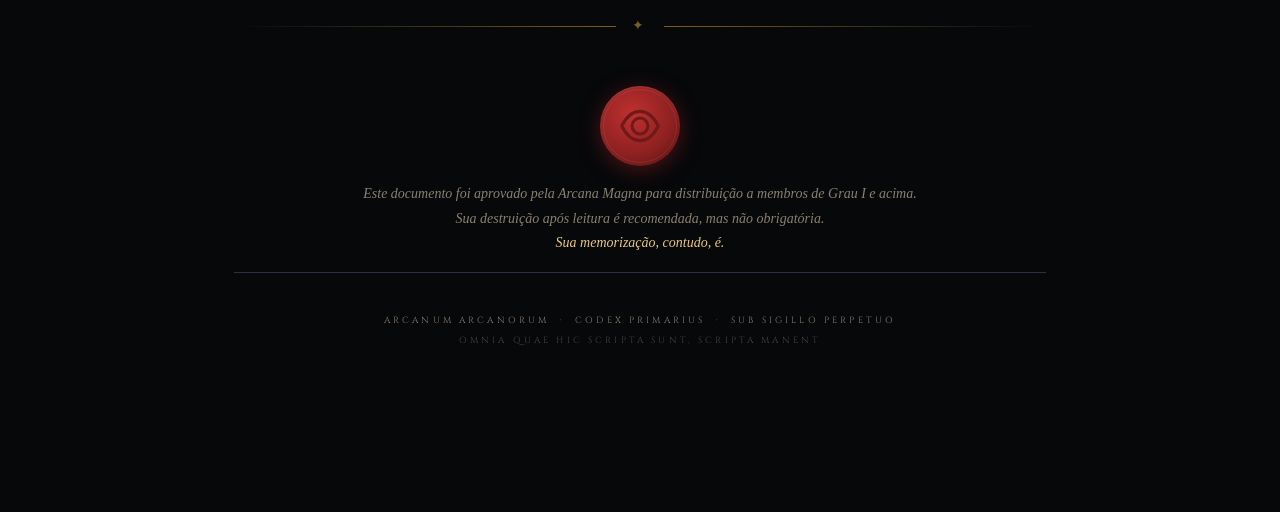
==== commit 0b5df179: "SVG fix" ====
--- a/index.html
+++ b/index.html
@@ -290,7 +290,7 @@
       <svg viewBox="0 0 260 260" fill="none" xmlns="http://www.w3.org/2000/svg">
         <circle cx="130" cy="130" r="124" stroke="#c9a84c" stroke-width="1" stroke-dasharray="6 4" opacity="0.5"/>
         <circle cx="130" cy="130" r="106" stroke="#c9a84c" stroke-width="0.5" opacity="0.3"/>
-        <polygon points="130,20 234,198 26,198" stroke="#c9a84c" stroke-width="1" fill="none" opacity="0.55"/>
+        <polygon points="130,6 234,200 26,200" stroke="#c9a84c" stroke-width="1" fill="none" opacity="0.55"/>
         <circle cx="130" cy="130" r="42" stroke="#c9a84c" stroke-width="1" opacity="0.6"/>
         <g stroke="#c9a84c" stroke-width="0.8" opacity="0.4">
           <line x1="130" y1="6"   x2="130" y2="16"/>
@@ -302,9 +302,9 @@
           <line x1="37"  y1="223" x2="44"  y2="216"/>
           <line x1="223" y1="223" x2="216" y2="216"/>
         </g>
-        <circle cx="130" cy="20"  r="3" fill="#c9a84c" opacity="0.7"/>
-        <circle cx="234" cy="198" r="3" fill="#c9a84c" opacity="0.7"/>
-        <circle cx="26"  cy="198" r="3" fill="#c9a84c" opacity="0.7"/>
+        <circle cx="130" cy="6"  r="3" fill="#c9a84c" opacity="0.7"/>
+        <circle cx="234" cy="200" r="3" fill="#c9a84c" opacity="0.7"/>
+        <circle cx="26"  cy="200" r="3" fill="#c9a84c" opacity="0.7"/>
       </svg>
       <div class="sigil-center">
         <svg width="92" height="92" viewBox="0 0 92 92" fill="none" xmlns="http://www.w3.org/2000/svg">
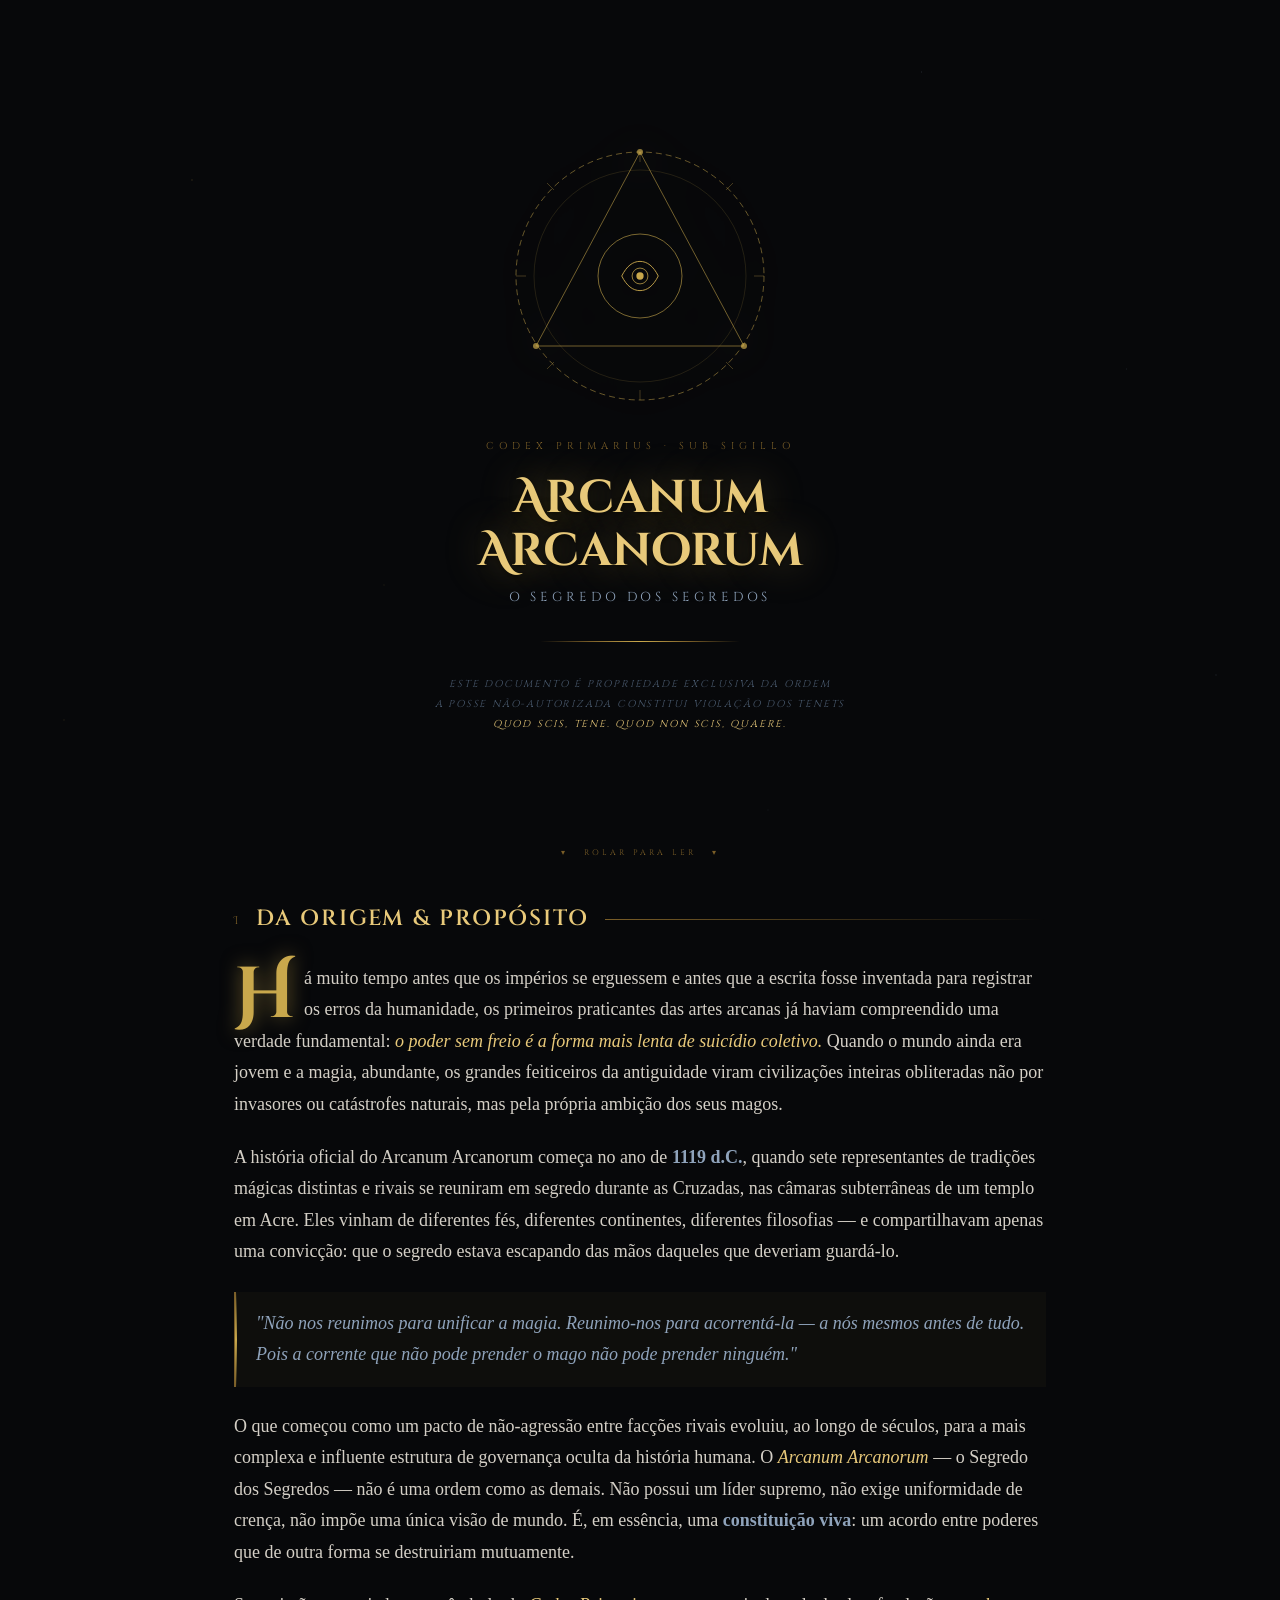
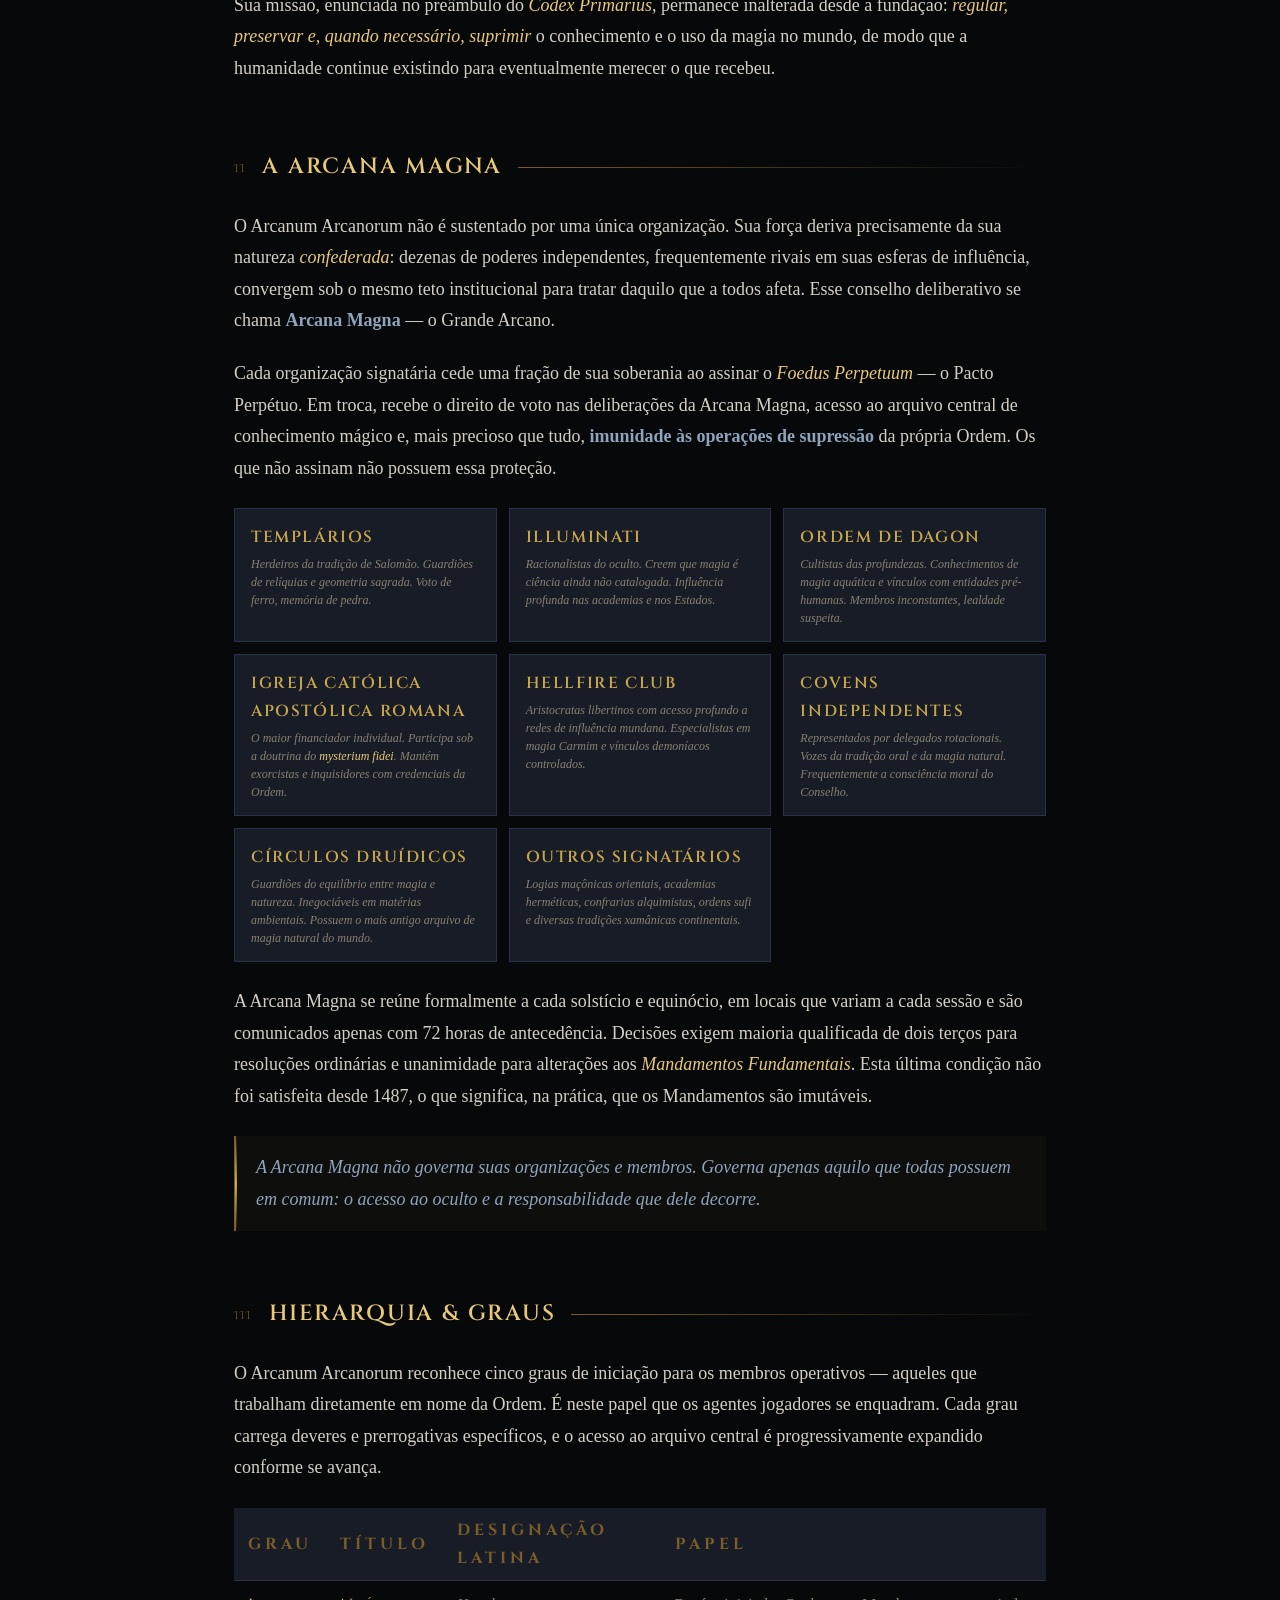
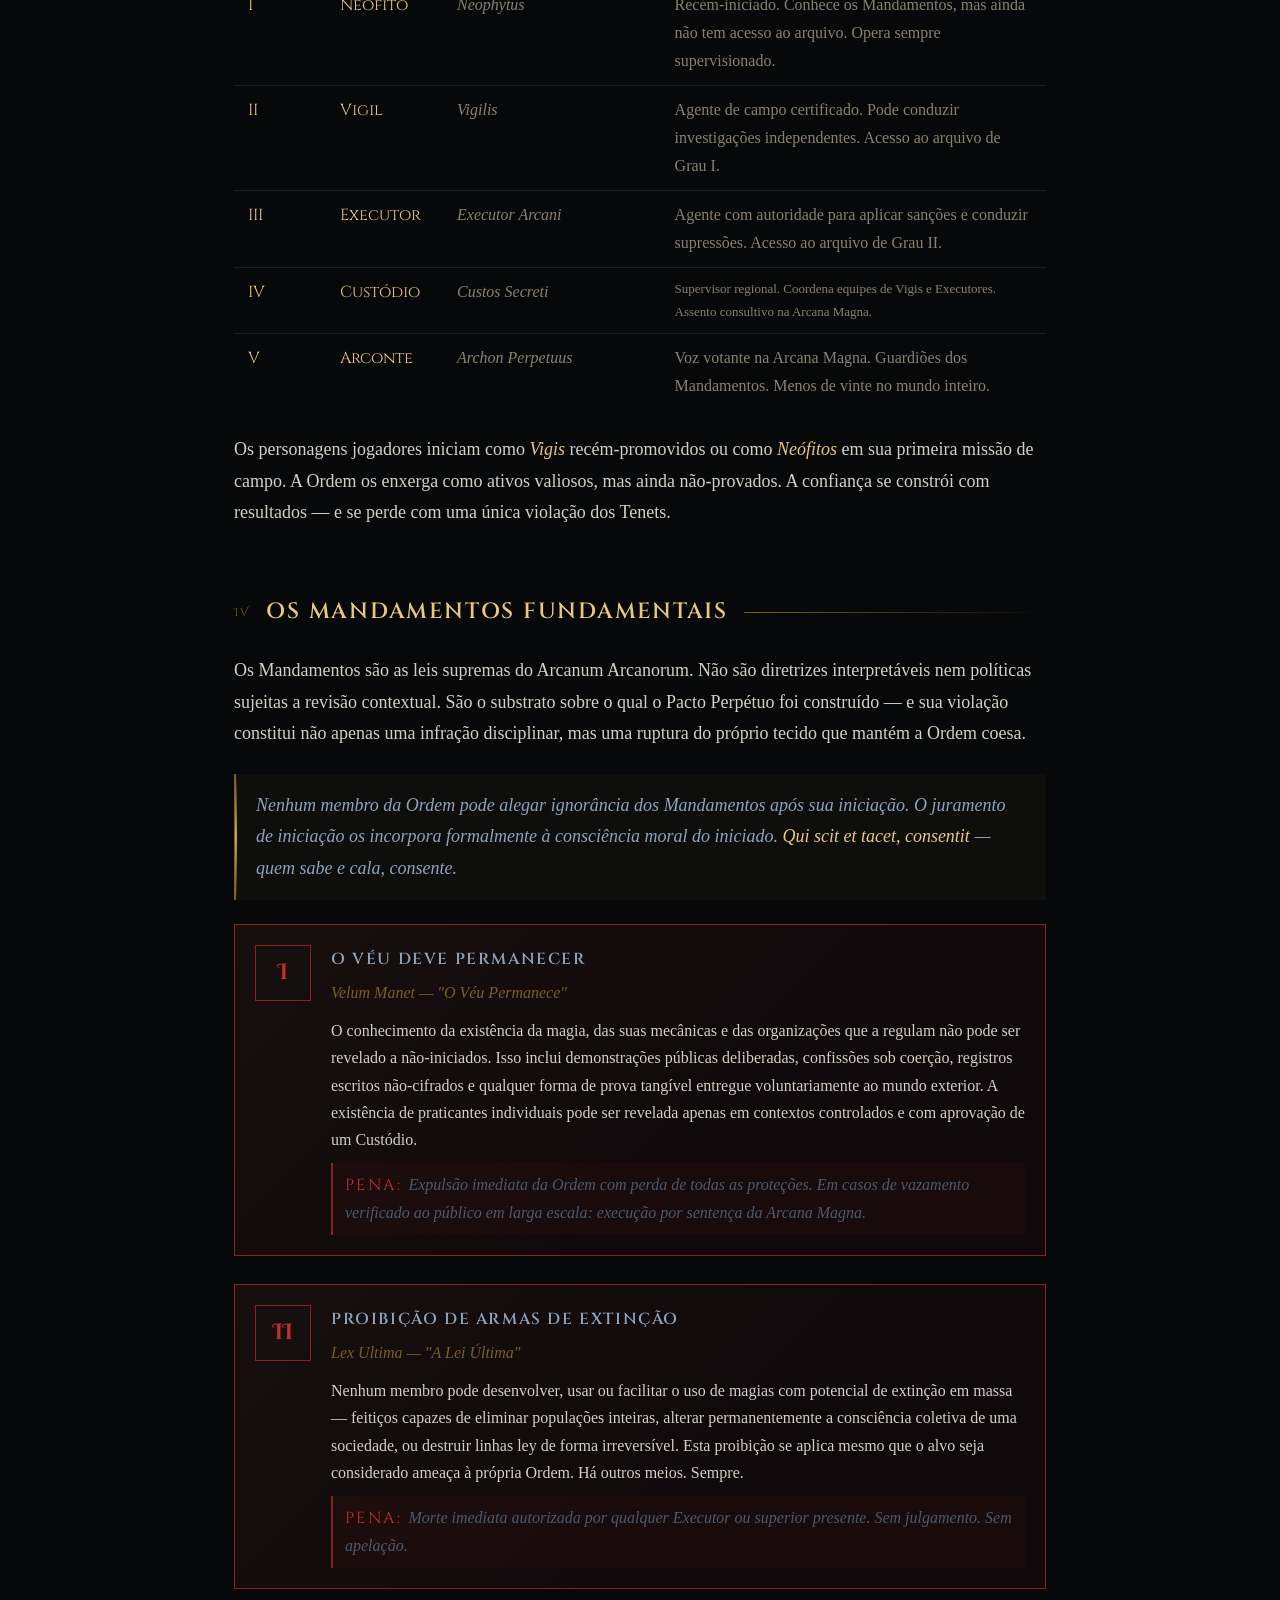
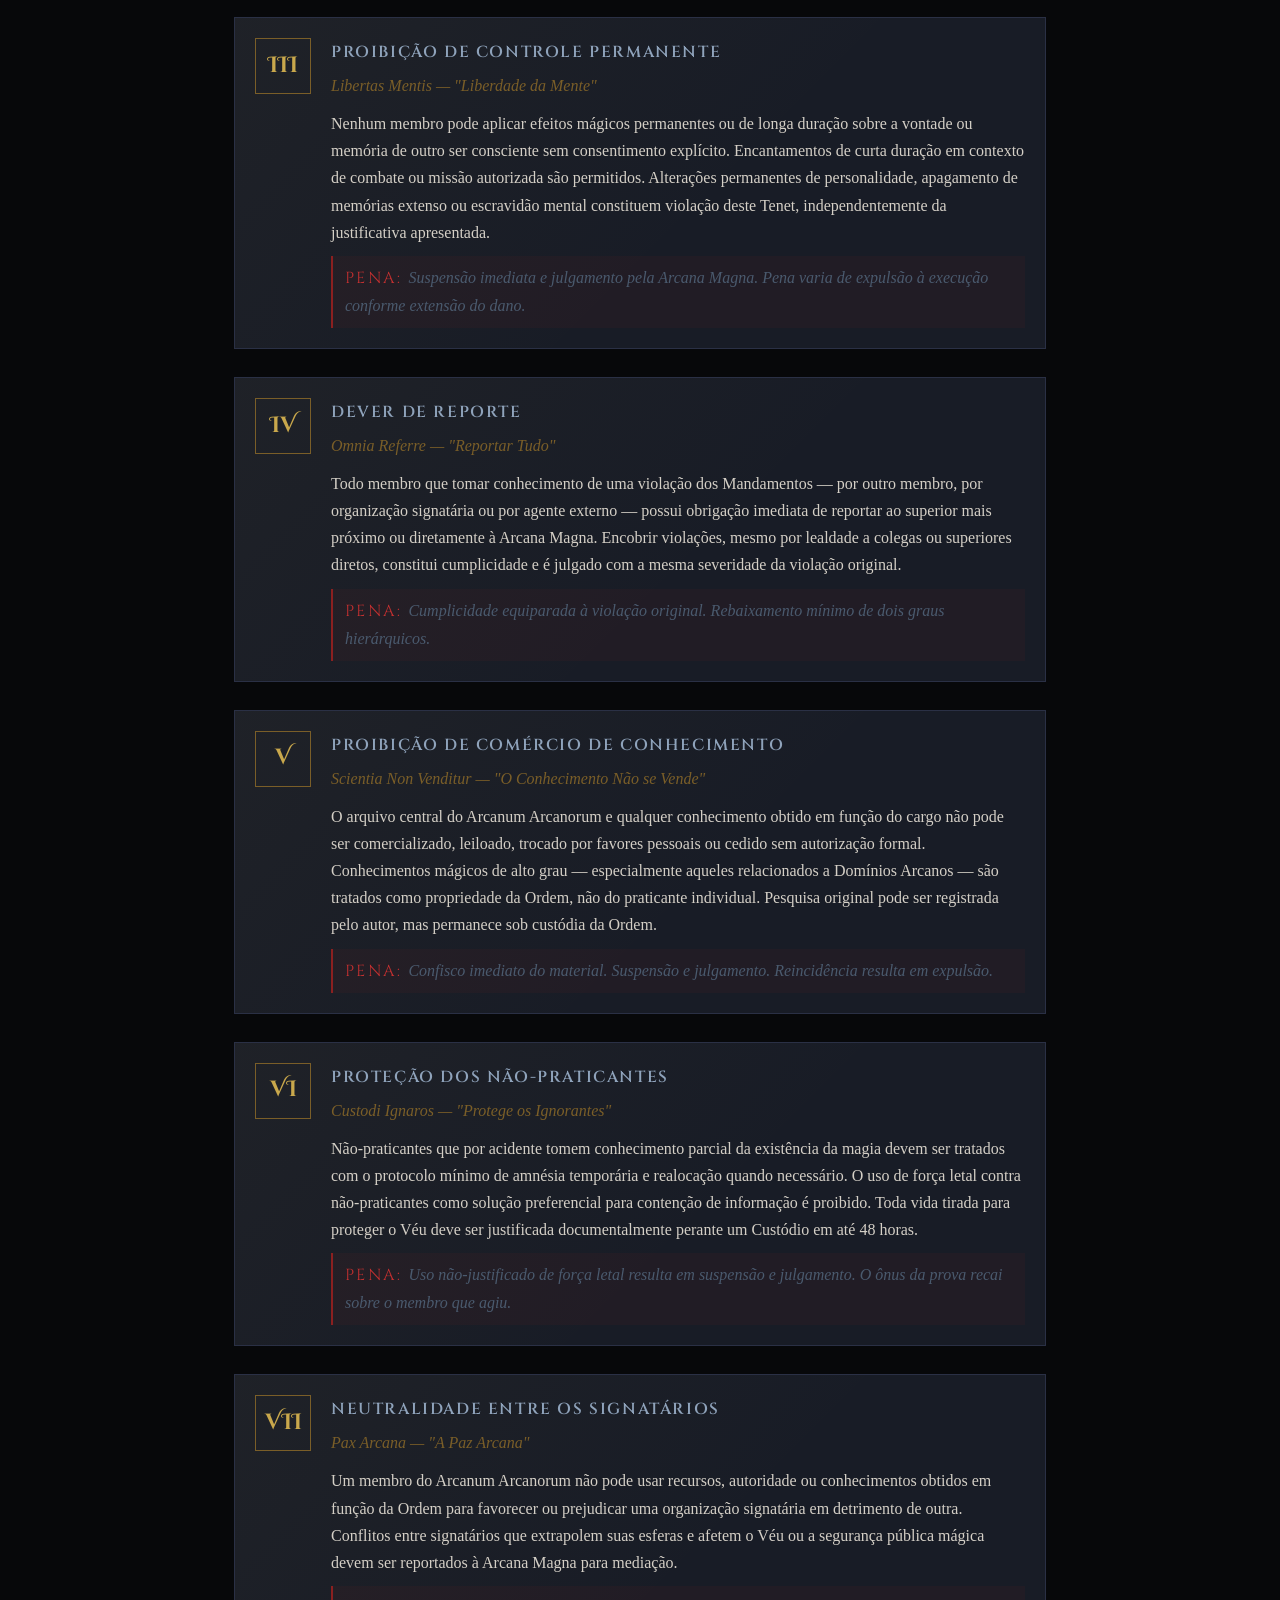
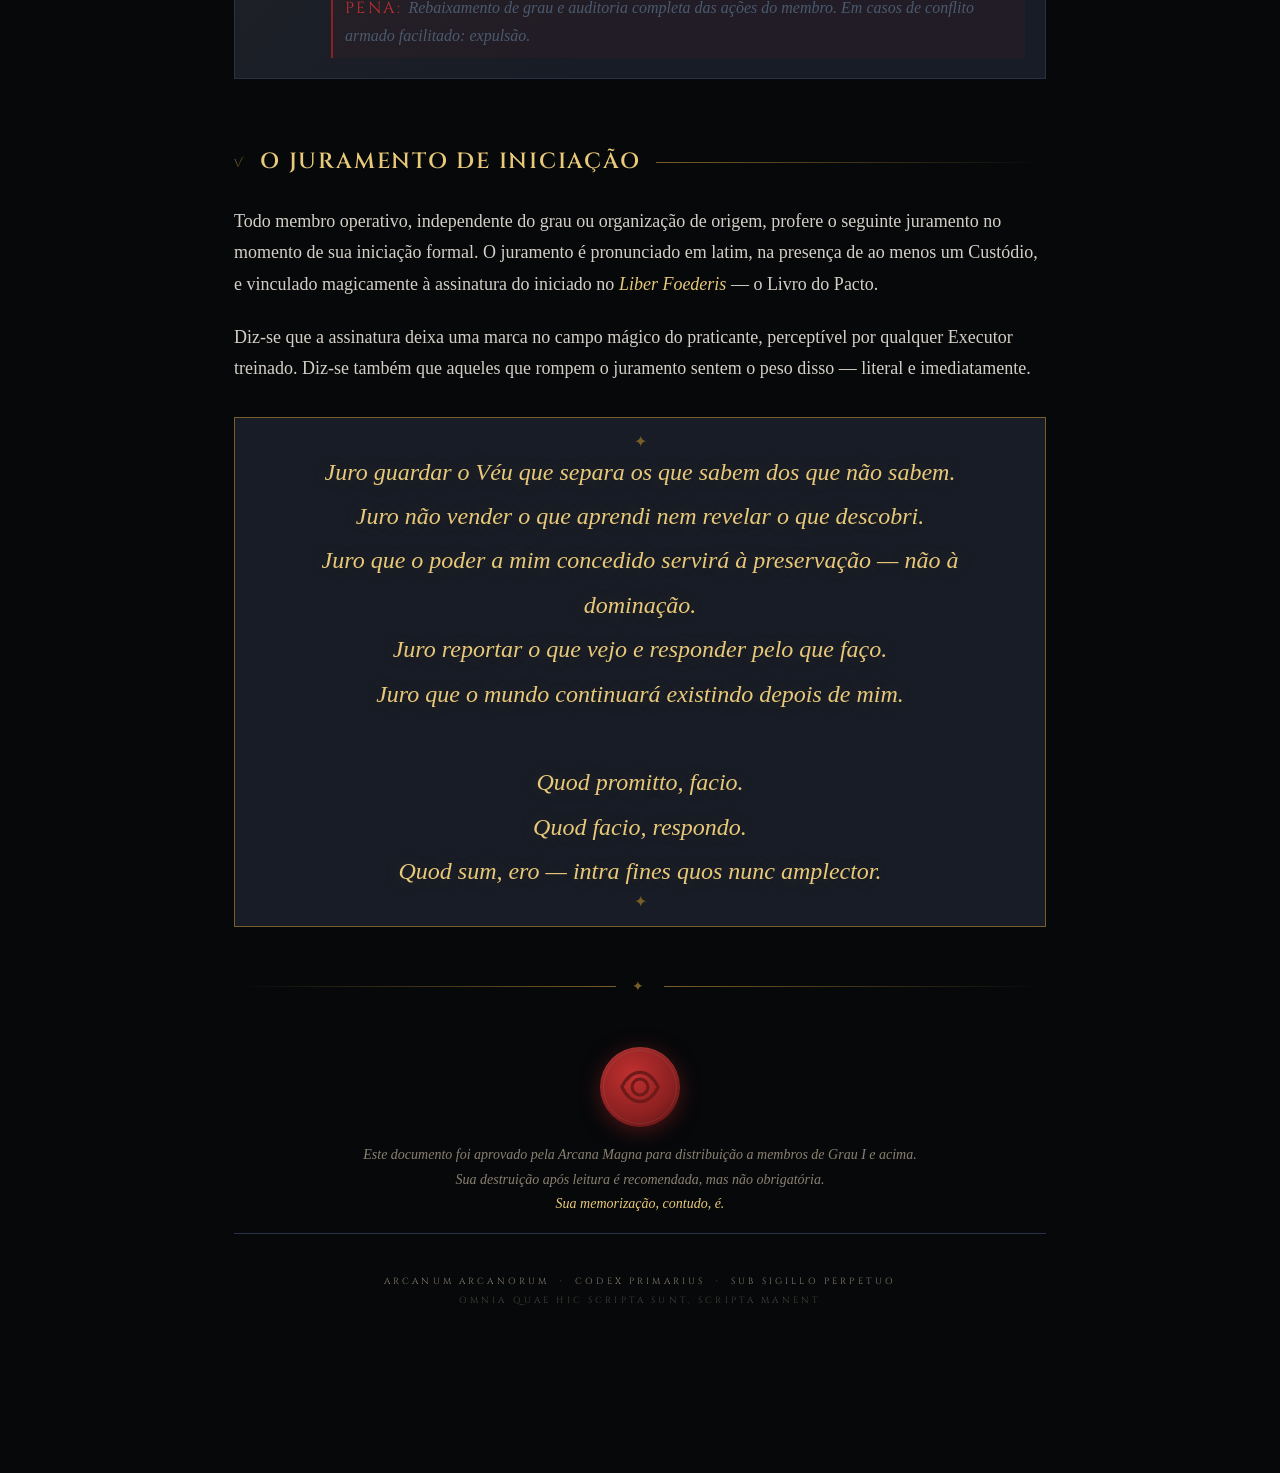
==== commit eb88d365: "Increase font sizes for various elements in index.html" ====
--- a/index.html
+++ b/index.html
@@ -150,7 +150,7 @@
 .section-rule { flex:1; height:1px; background:linear-gradient(90deg, var(--gold-dim), transparent); }
 
 /* PROSE */
-p { margin-bottom: 1.2em; color: var(--text); font-size: 16px; }
+p { margin-bottom: 1.2em; color: var(--text); font-size: 18px; }
 p:last-child { margin-bottom: 0; }
 em { color: var(--gold-light); font-style: italic; }
 strong { color: var(--silver); font-weight: 600; }
@@ -171,7 +171,7 @@
   content:''; position:absolute; top:0; left:-1px; bottom:0; width:2px;
   background: linear-gradient(to bottom, transparent, var(--gold), transparent);
 }
-.callout p { font-style:italic; color:var(--silver); font-size:15px; margin:0; }
+.callout p { font-style:italic; color:var(--silver); font-size:18px; margin:0; }
 
 /* PATRONS GRID */
 .patrons-grid { display:grid; grid-template-columns:repeat(auto-fill,minmax(200px,1fr)); gap:12px; margin:24px 0; }
@@ -187,17 +187,17 @@
 }
 .patron-card:hover { border-color:var(--gold-dim); background:rgba(201,168,76,0.05); }
 .patron-card:hover::before { opacity:1; }
-.patron-name { font-family:'Cinzel',serif; font-size:12px; font-weight:600; letter-spacing:0.1em; color:var(--gold); margin-bottom:4px; text-transform:uppercase; }
+.patron-name { font-family:'Cinzel',serif; font-size:16px; font-weight:600; letter-spacing:0.1em; color:var(--gold); margin-bottom:4px; text-transform:uppercase; }
 .patron-desc { font-size:12px; font-style:italic; color:var(--text-dim); line-height:1.5; }
 
 /* HIERARCHY TABLE */
 .hierarchy { width:100%; border-collapse:collapse; margin:24px 0; font-size:14px; }
-.hierarchy th { font-family:'Cinzel',serif; font-size:10px; letter-spacing:0.25em; text-transform:uppercase; color:var(--gold-dim); text-align:left; padding:8px 14px; border-bottom:1px solid var(--border); background:var(--panel); }
+.hierarchy th { font-family:'Cinzel',serif; font-size:16px; letter-spacing:0.25em; text-transform:uppercase; color:var(--gold-dim); text-align:left; padding:8px 14px; border-bottom:1px solid var(--border); background:var(--panel); }
 .hierarchy td { padding:10px 14px; border-bottom:1px solid rgba(42,48,69,0.5); vertical-align:top; }
 .hierarchy tr:last-child td { border-bottom:none; }
 .hierarchy tr:hover td { background:rgba(201,168,76,0.03); }
-.rank-name { font-family:'Cinzel',serif; font-size:13px; color:var(--gold-light); }
-.rank-lat { font-style:italic; color:var(--text-dim); font-size:11px; display:block; }
+.rank-name { font-family:'Cinzel',serif; font-size:16px; color:var(--gold-light); }
+.rank-lat { font-style:italic; color:var(--text-dim); font-size:16px; display:block; }
 
 /* TENETS */
 .tenets-list { list-style:none; padding:0; counter-reset:tenet; }
@@ -224,17 +224,17 @@
   flex-shrink:0; position:relative; z-index:1;
 }
 .tenet-body { position:relative; z-index:1; }
-.tenet-title { font-family:'Cinzel',serif; font-size:14px; font-weight:600; letter-spacing:0.1em; text-transform:uppercase; color:var(--silver); margin-bottom:6px; }
-.tenet-latin { font-style:italic; font-size:12px; color:var(--gold-dim); margin-bottom:10px; display:block; }
-.tenet-text { font-size:15px; color:var(--text); margin:0; line-height:1.7; }
+.tenet-title { font-family:'Cinzel',serif; font-size:16px; font-weight:600; letter-spacing:0.1em; text-transform:uppercase; color:var(--silver); margin-bottom:6px; }
+.tenet-latin { font-style:italic; font-size:16px; color:var(--gold-dim); margin-bottom:10px; display:block; }
+.tenet-text { font-size:16px; color:var(--text); margin:0; line-height:1.7; }
 .tenet-penalty {
   margin-top:10px; padding:8px 12px;
   border-left:2px solid var(--red); background:rgba(139,32,32,0.08);
-  font-size:13px; font-style:italic; color:var(--silver-dim);
+  font-size:16px; font-style:italic; color:var(--silver-dim);
 }
 .tenet-penalty::before {
   content:'Pena: '; font-family:'Cinzel',serif; font-style:normal;
-  color:var(--red-glow); font-size:11px; letter-spacing:0.15em; text-transform:uppercase;
+  color:var(--red-glow); font-size:16px; letter-spacing:0.15em; text-transform:uppercase;
 }
 
 /* DIVIDER */
@@ -247,10 +247,10 @@
   border:1px solid var(--gold-dim); background:var(--panel);
   padding:32px 36px; margin:32px 0; position:relative; text-align:center;
 }
-.oath-block::before, .oath-block::after { content:'✦'; position:absolute; font-size:10px; color:var(--gold-dim); }
+.oath-block::before, .oath-block::after { content:'✦'; position:absolute; font-size:16px; color:var(--gold-dim); }
 .oath-block::before { top:10px; left:50%; transform:translateX(-50%); }
 .oath-block::after  { bottom:10px; left:50%; transform:translateX(-50%); }
-.oath-text { font-family:'IM Fell English',serif; font-style:italic; font-size:18px; color:var(--gold-light); line-height:1.85; text-shadow:0 0 20px rgba(201,168,76,0.2); }
+.oath-text { font-family:'IM Fell English',serif; font-style:italic; font-size:24px; color:var(--gold-light); line-height:1.85; text-shadow:0 0 20px rgba(201,168,76,0.2); }
 
 /* WAX SEAL */
 .wax-seal {
@@ -427,19 +427,19 @@
           <td><span class="rank-name">I</span></td>
           <td><span class="rank-name">Neófito</span></td>
           <td><span class="rank-lat">Neophytus</span></td>
-          <td style="font-size:13px;color:#8a8070;">Recém-iniciado. Conhece os Mandamentos, mas ainda não tem acesso ao arquivo. Opera sempre supervisionado.</td>
+          <td style="font-size:16px;color:#8a8070;">Recém-iniciado. Conhece os Mandamentos, mas ainda não tem acesso ao arquivo. Opera sempre supervisionado.</td>
         </tr>
         <tr>
           <td><span class="rank-name">II</span></td>
           <td><span class="rank-name">Vigil</span></td>
           <td><span class="rank-lat">Vigilis</span></td>
-          <td style="font-size:13px;color:#8a8070;">Agente de campo certificado. Pode conduzir investigações independentes. Acesso ao arquivo de Grau I.</td>
+          <td style="font-size:16px;color:#8a8070;">Agente de campo certificado. Pode conduzir investigações independentes. Acesso ao arquivo de Grau I.</td>
         </tr>
         <tr>
           <td><span class="rank-name">III</span></td>
           <td><span class="rank-name">Executor</span></td>
           <td><span class="rank-lat">Executor Arcani</span></td>
-          <td style="font-size:13px;color:#8a8070;">Agente com autoridade para aplicar sanções e conduzir supressões. Acesso ao arquivo de Grau II.</td>
+          <td style="font-size:16px;color:#8a8070;">Agente com autoridade para aplicar sanções e conduzir supressões. Acesso ao arquivo de Grau II.</td>
         </tr>
         <tr>
           <td><span class="rank-name">IV</span></td>
@@ -451,7 +451,7 @@
           <td><span class="rank-name">V</span></td>
           <td><span class="rank-name">Arconte</span></td>
           <td><span class="rank-lat">Archon Perpetuus</span></td>
-          <td style="font-size:13px;color:#8a8070;">Voz votante na Arcana Magna. Guardiões dos Mandamentos. Menos de vinte no mundo inteiro.</td>
+          <td style="font-size:16px;color:#8a8070;">Voz votante na Arcana Magna. Guardiões dos Mandamentos. Menos de vinte no mundo inteiro.</td>
         </tr>
       </tbody>
     </table>
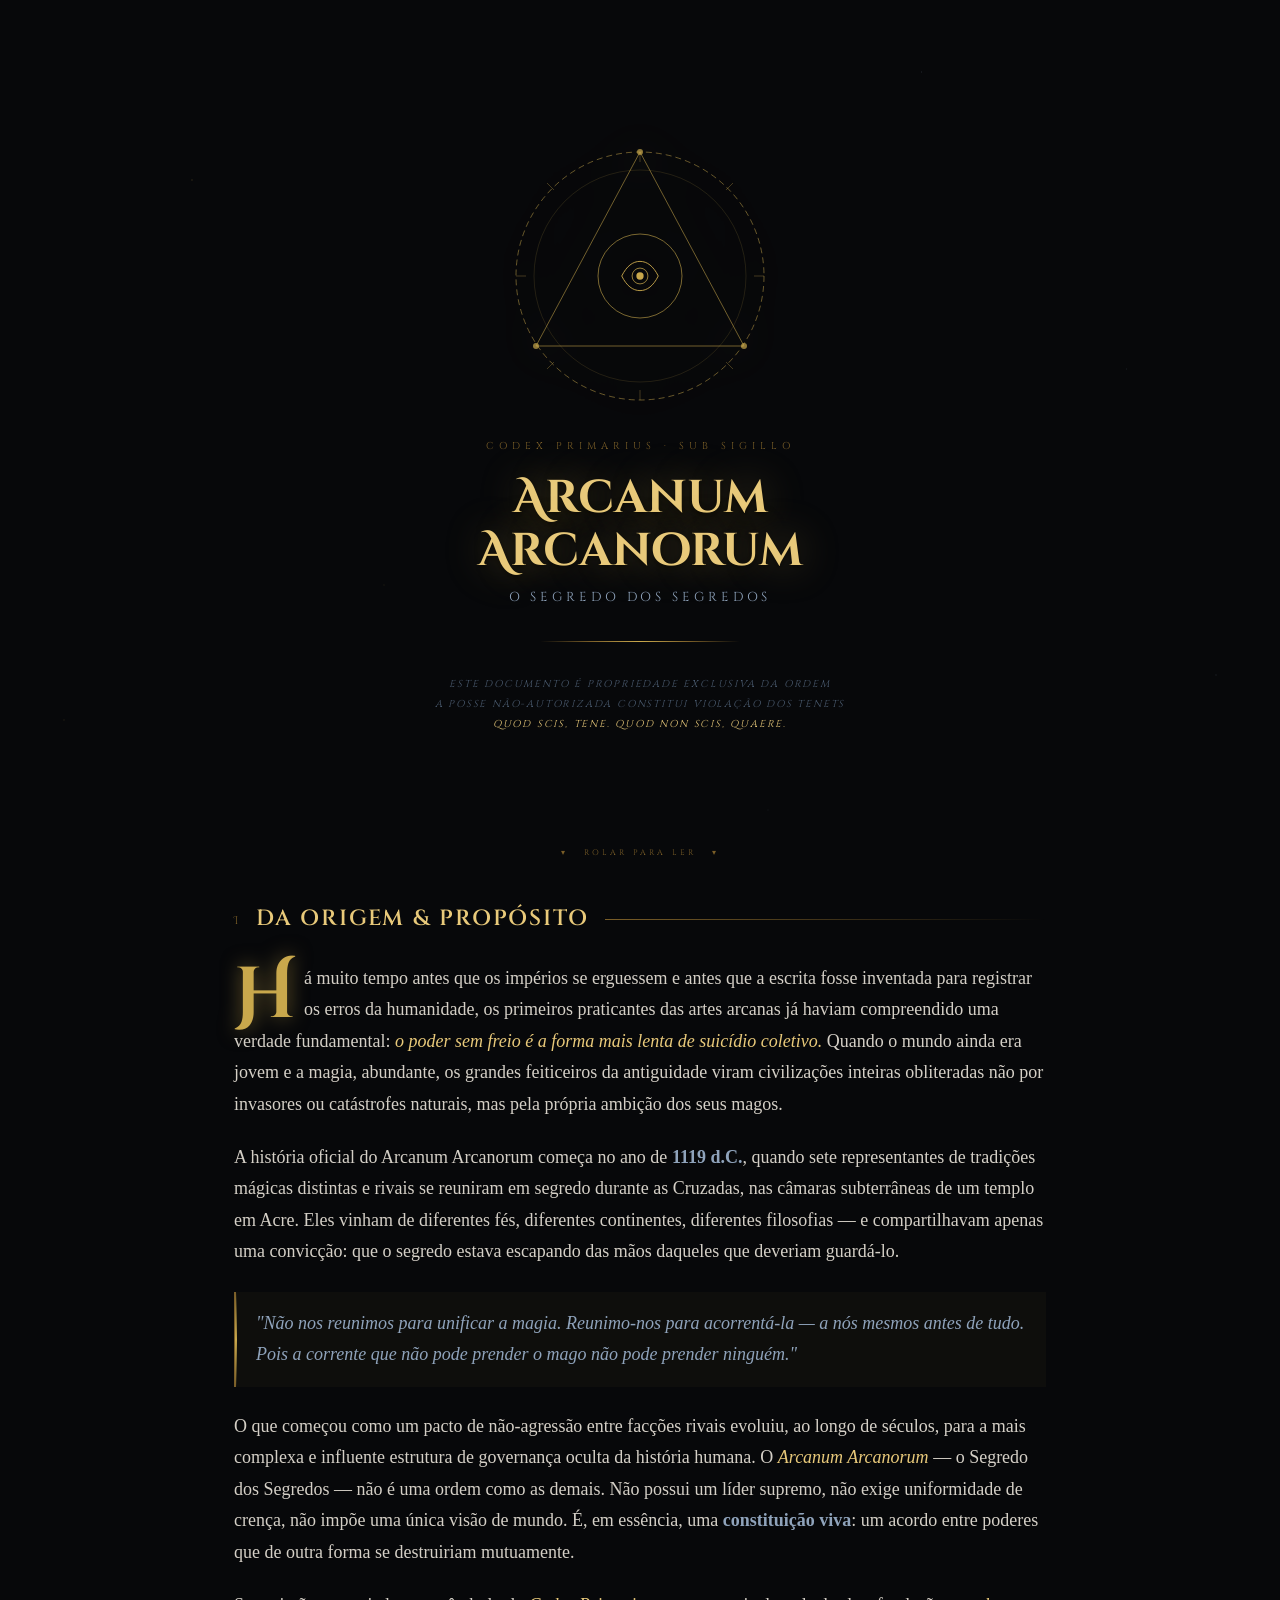
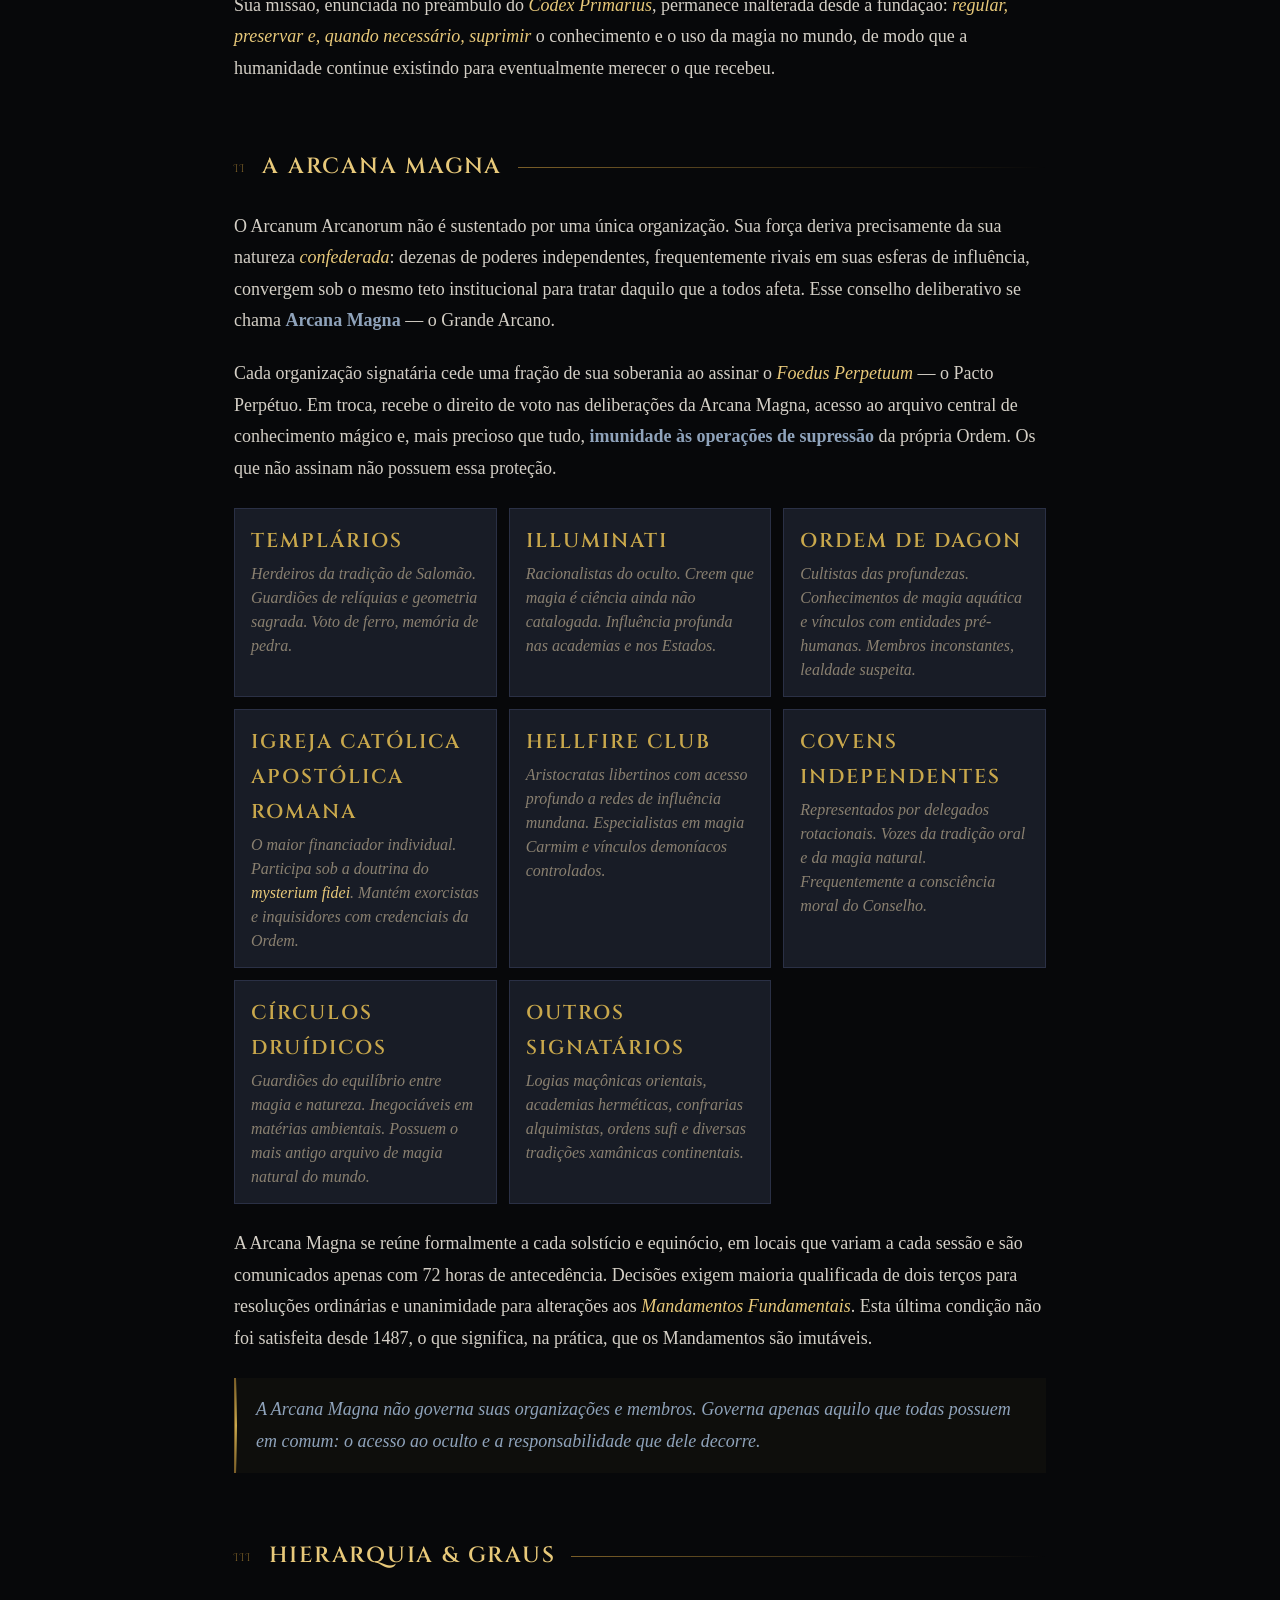
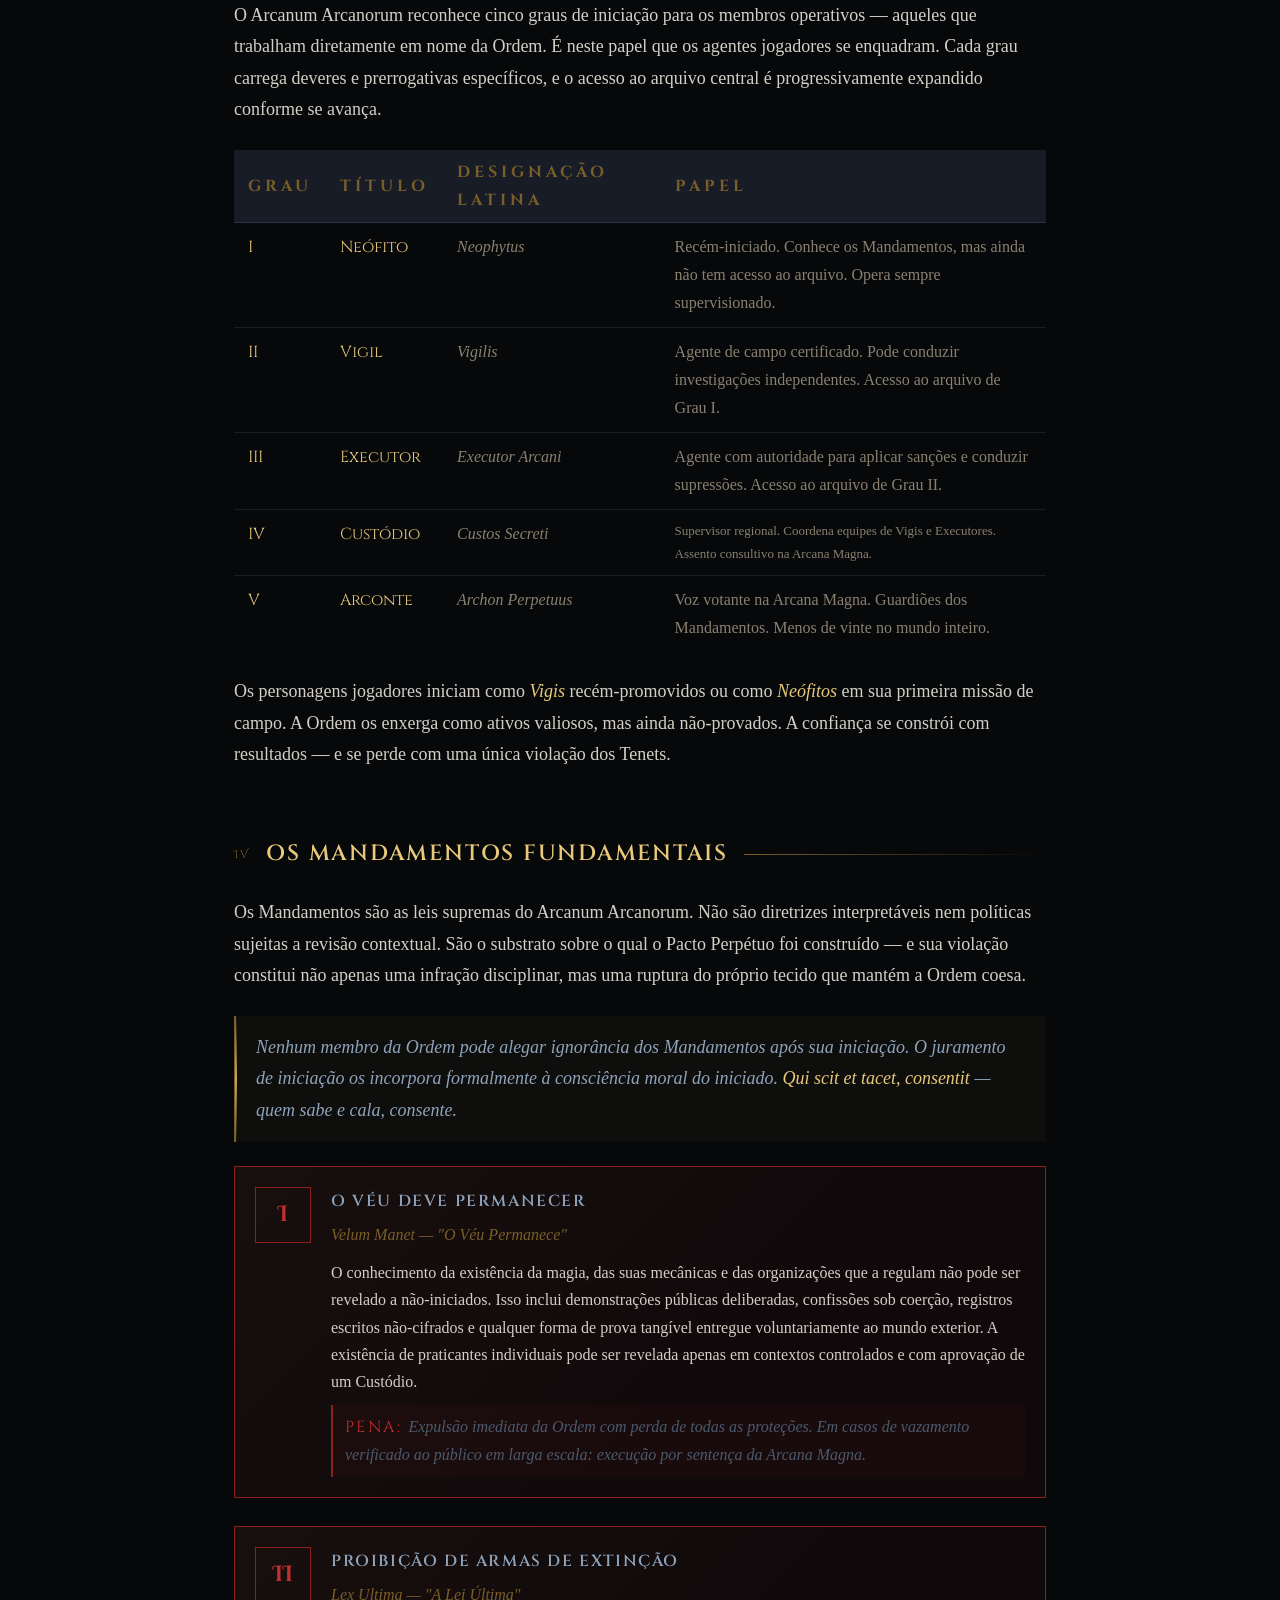
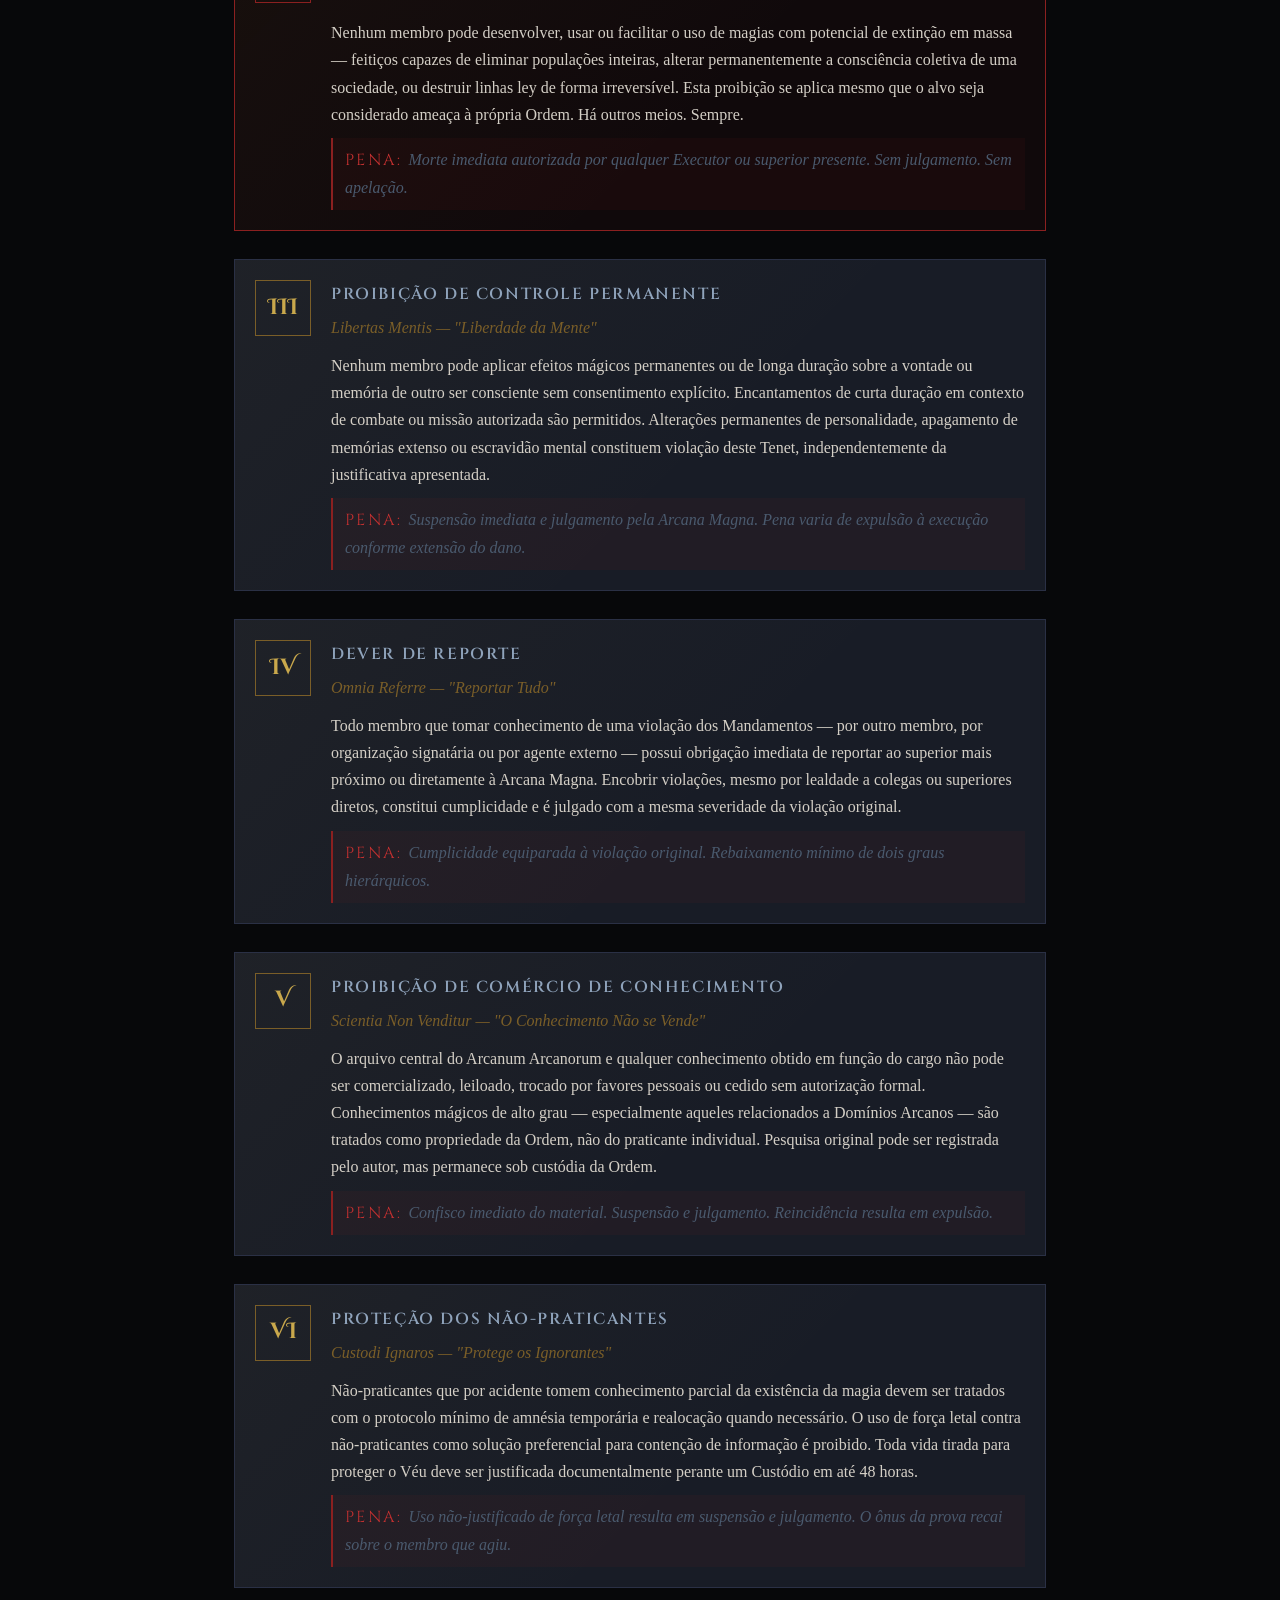
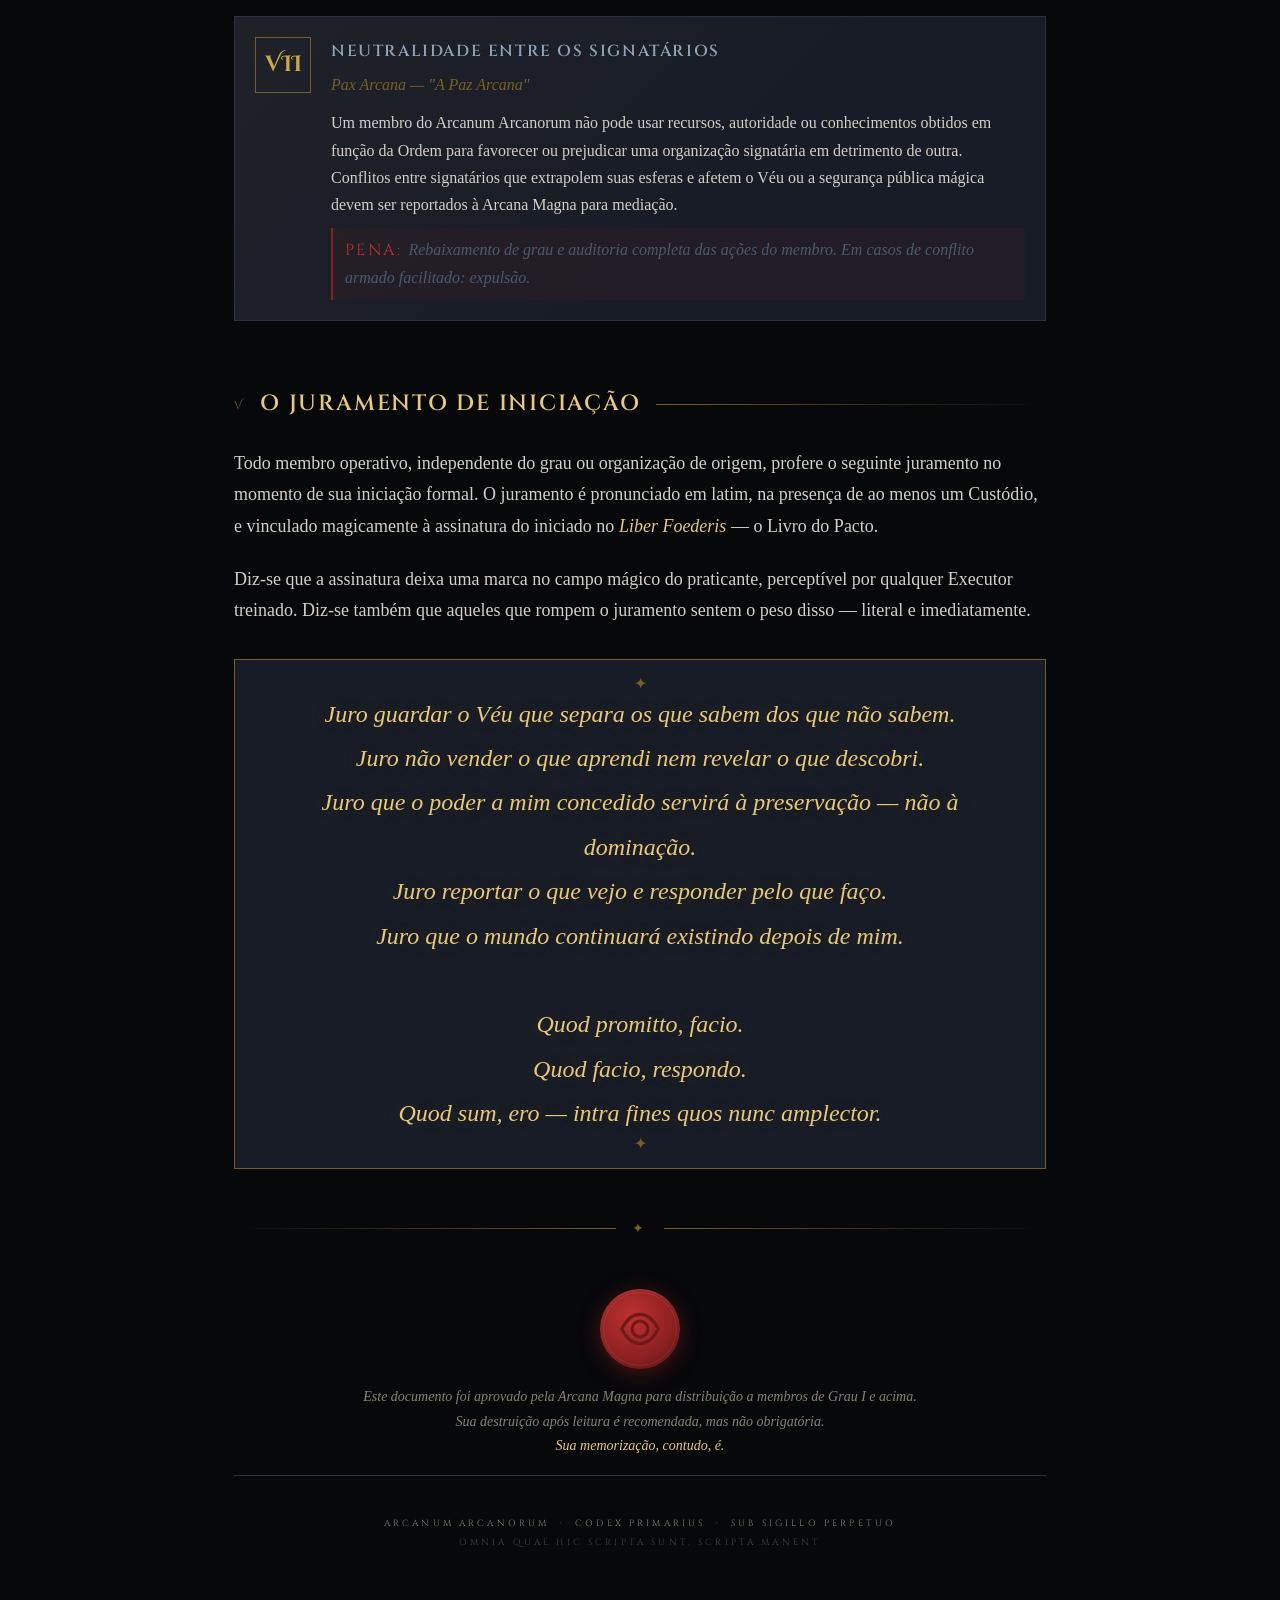
==== commit 8757b91b: "Increase font sizes for patron name and description" ====
--- a/index.html
+++ b/index.html
@@ -187,8 +187,8 @@
 }
 .patron-card:hover { border-color:var(--gold-dim); background:rgba(201,168,76,0.05); }
 .patron-card:hover::before { opacity:1; }
-.patron-name { font-family:'Cinzel',serif; font-size:16px; font-weight:600; letter-spacing:0.1em; color:var(--gold); margin-bottom:4px; text-transform:uppercase; }
-.patron-desc { font-size:12px; font-style:italic; color:var(--text-dim); line-height:1.5; }
+.patron-name { font-family:'Cinzel',serif; font-size:20px; font-weight:600; letter-spacing:0.1em; color:var(--gold); margin-bottom:4px; text-transform:uppercase; }
+.patron-desc { font-size:16px; font-style:italic; color:var(--text-dim); line-height:1.5; }
 
 /* HIERARCHY TABLE */
 .hierarchy { width:100%; border-collapse:collapse; margin:24px 0; font-size:14px; }
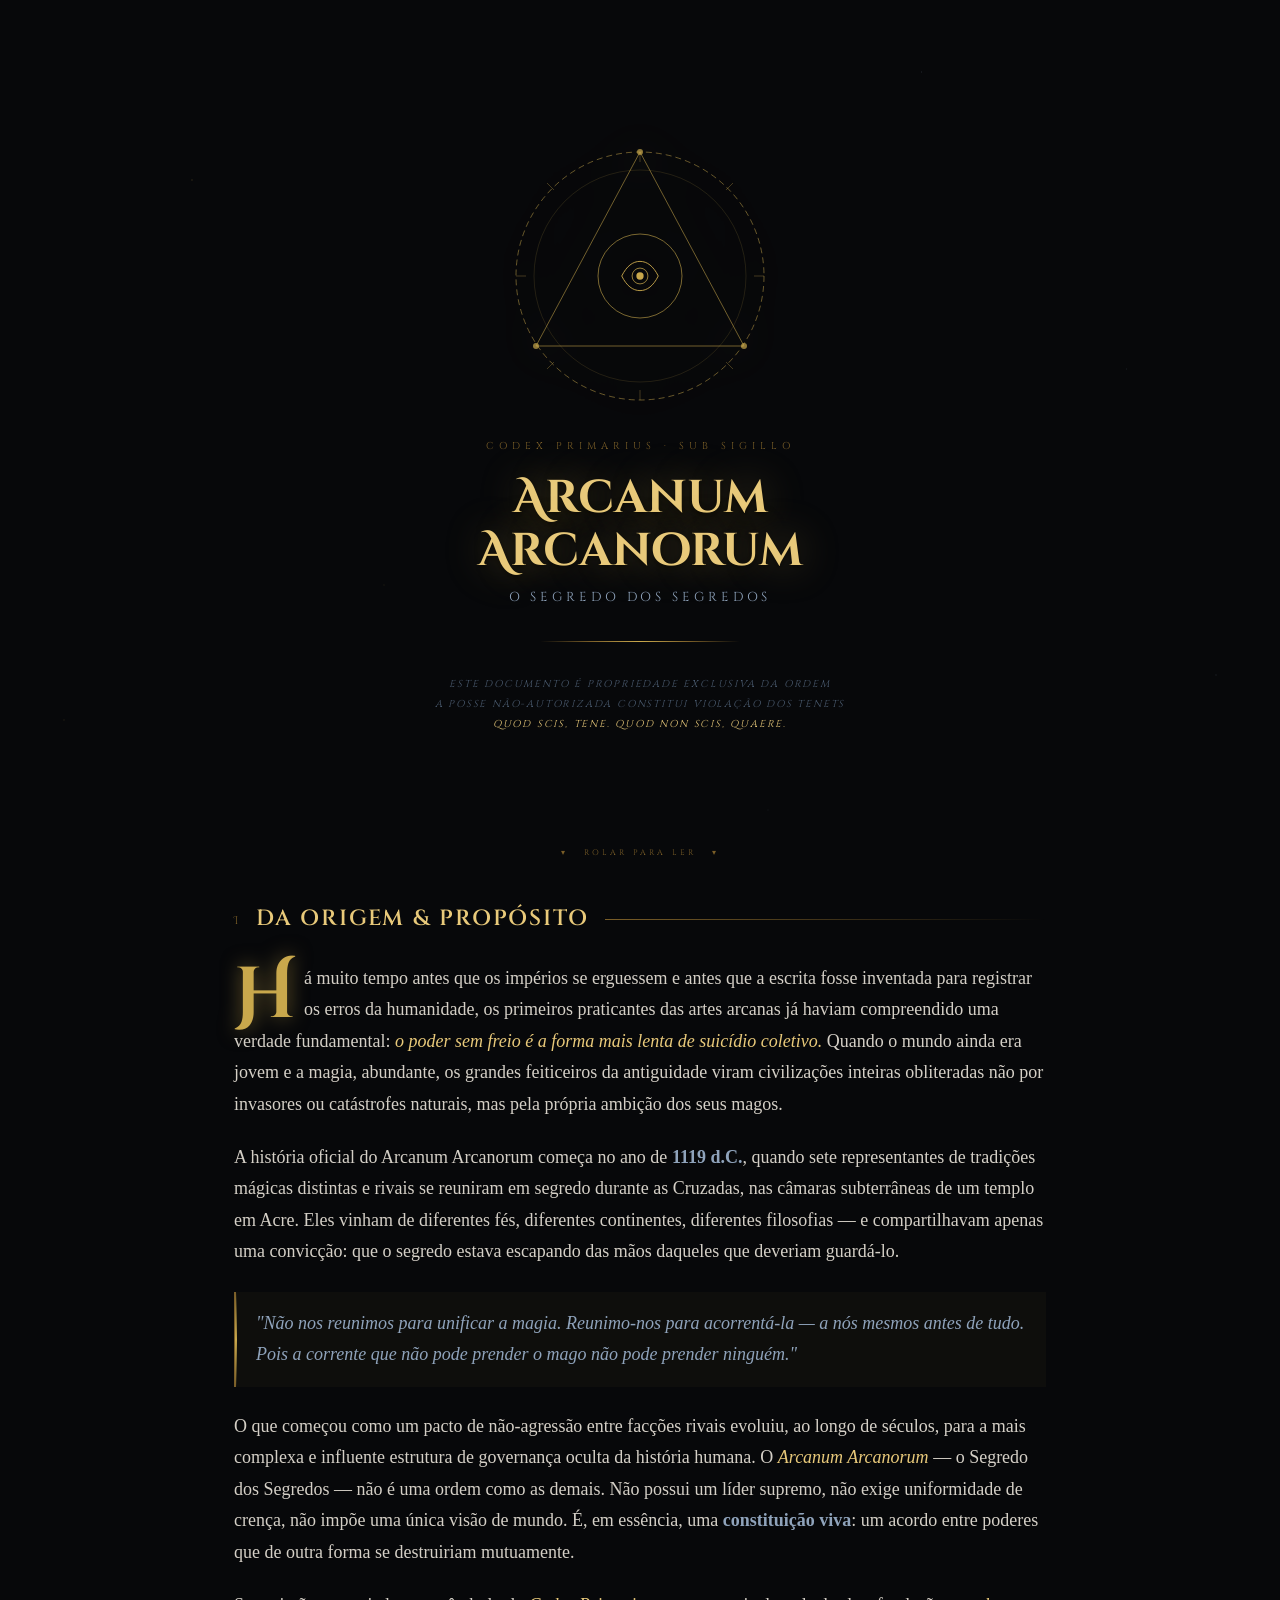
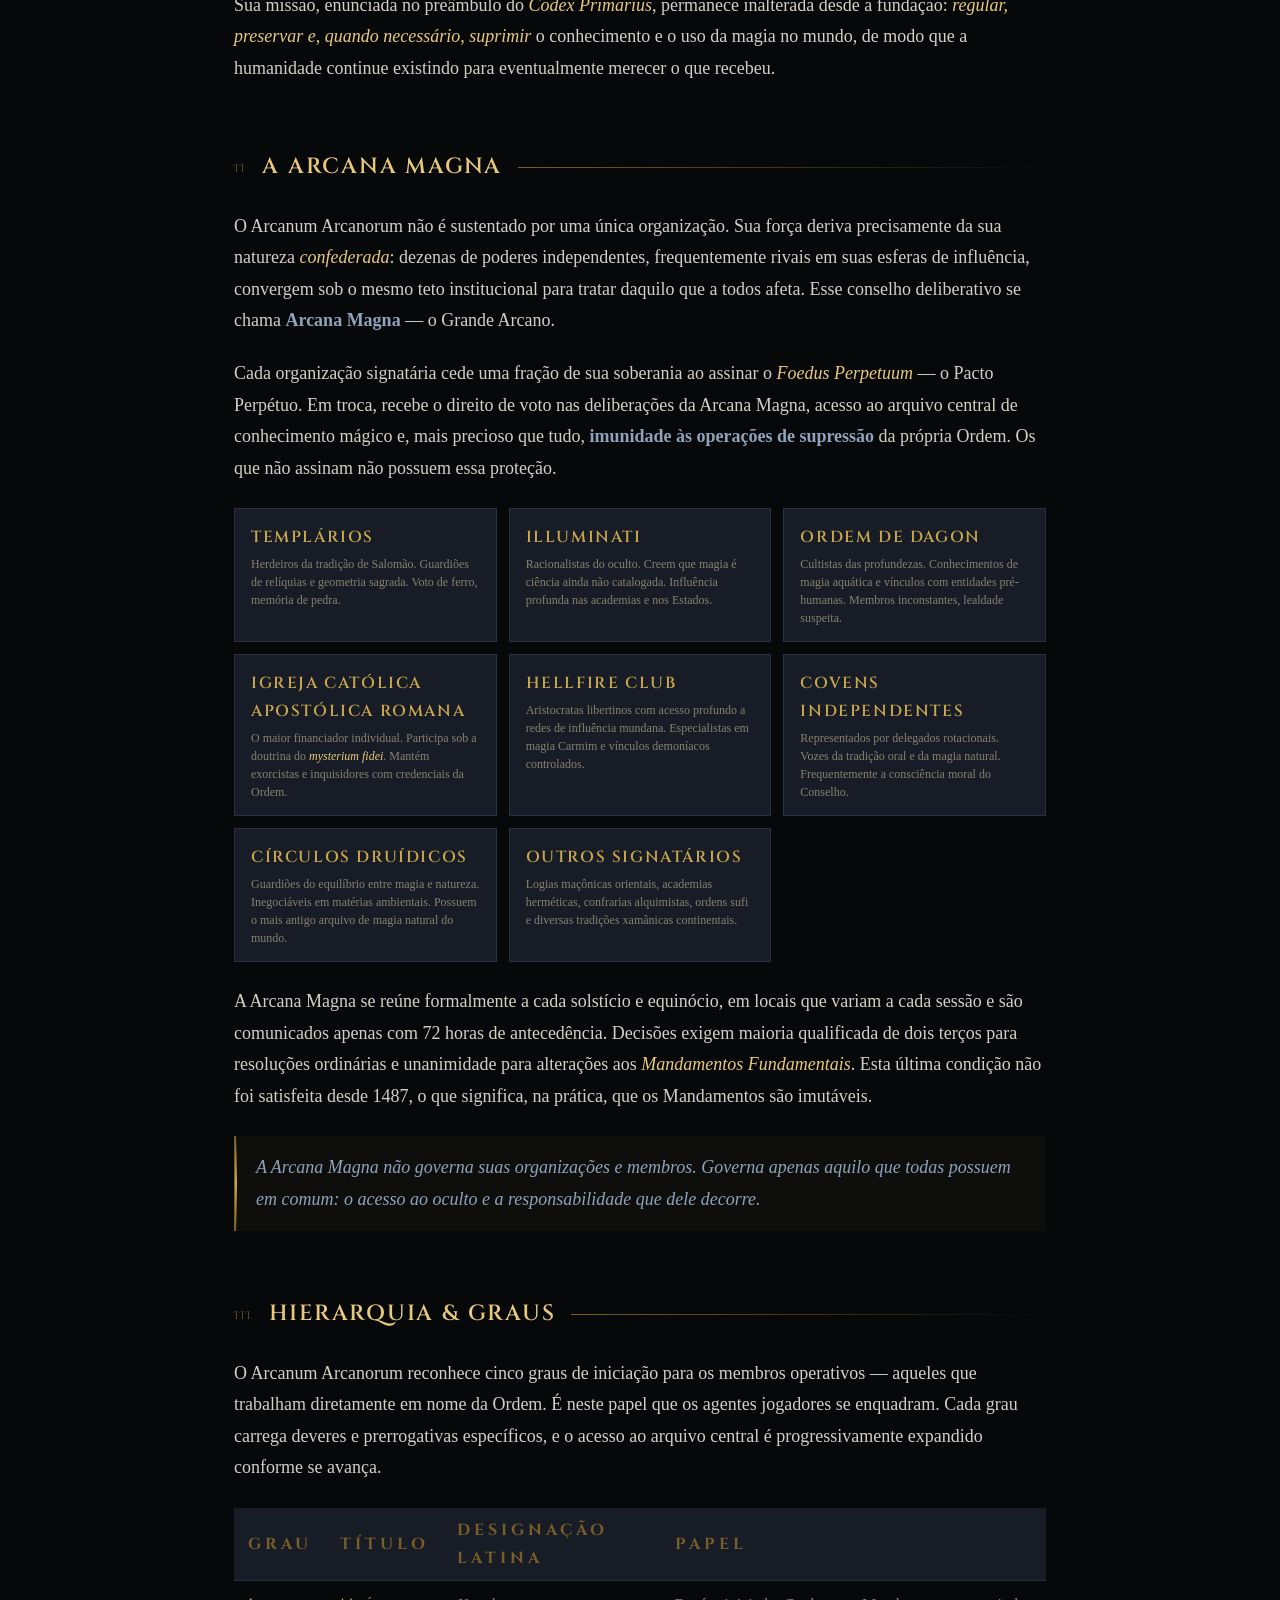
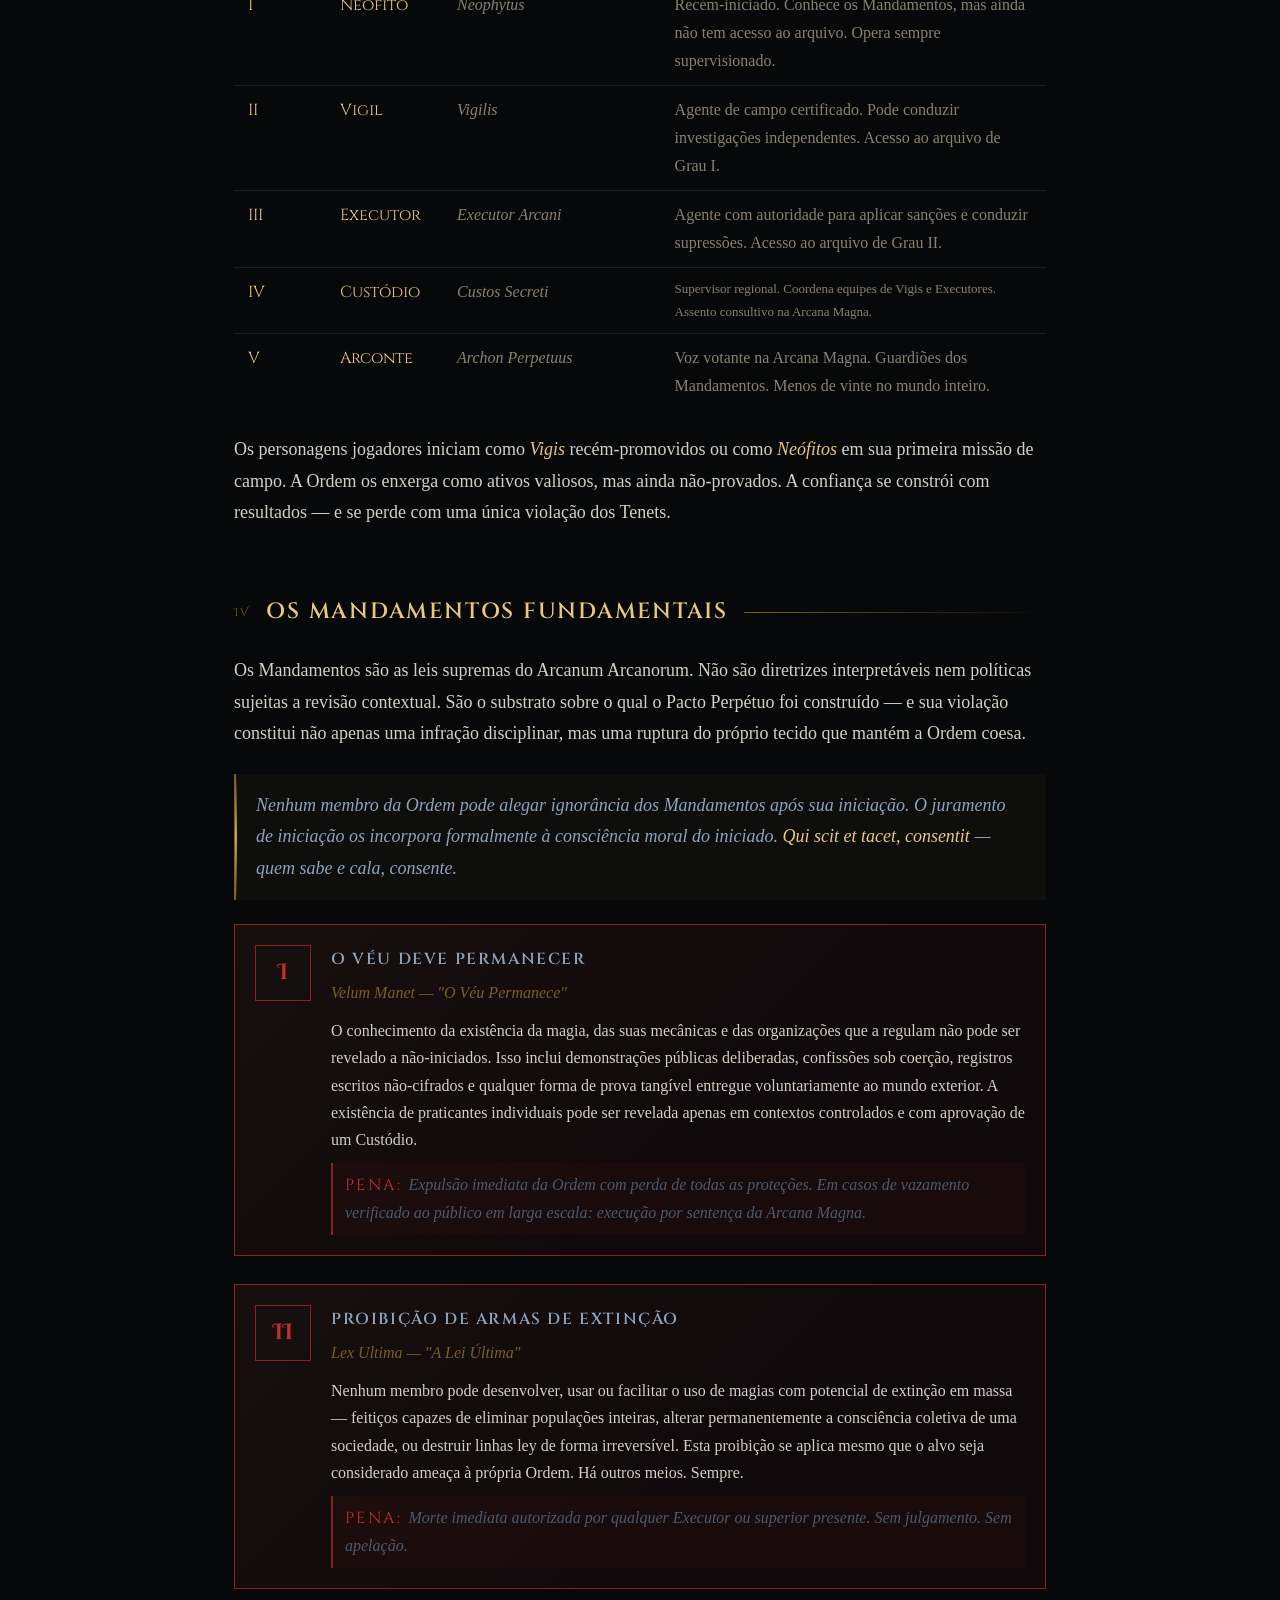
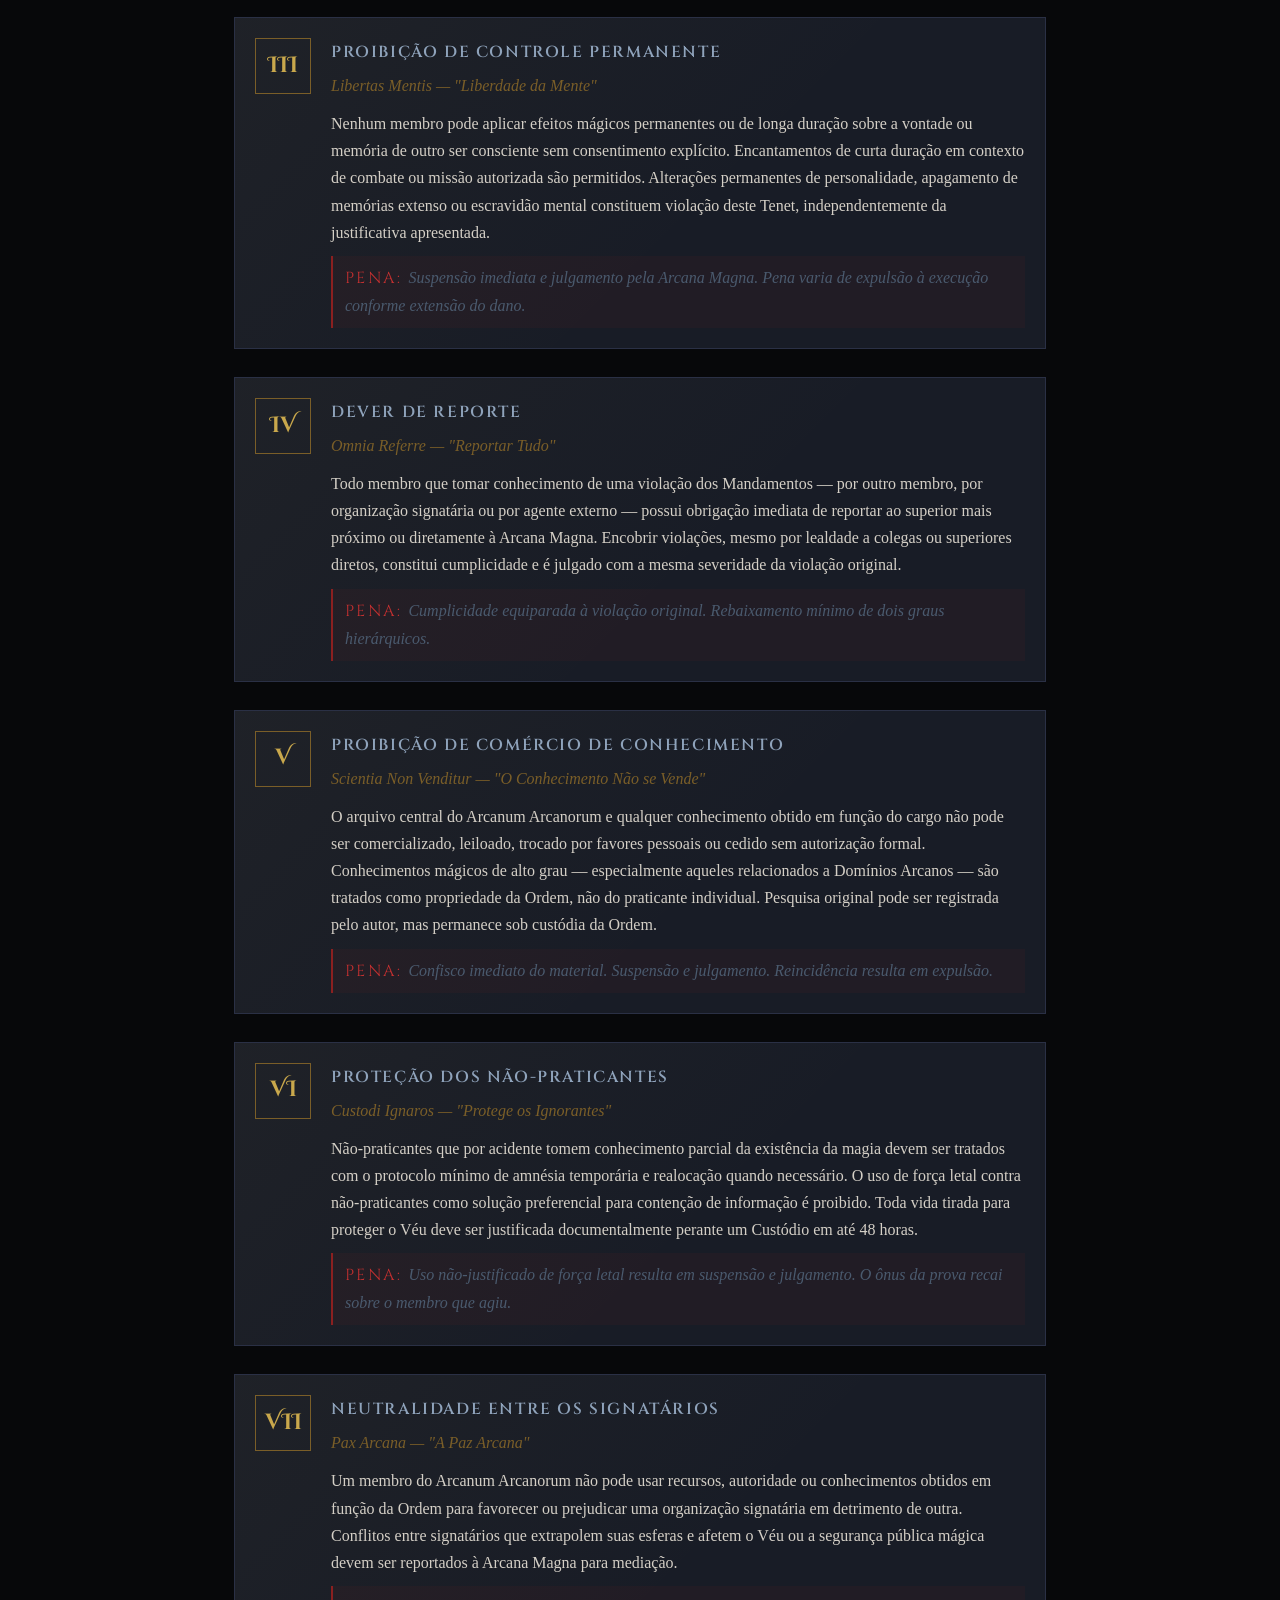
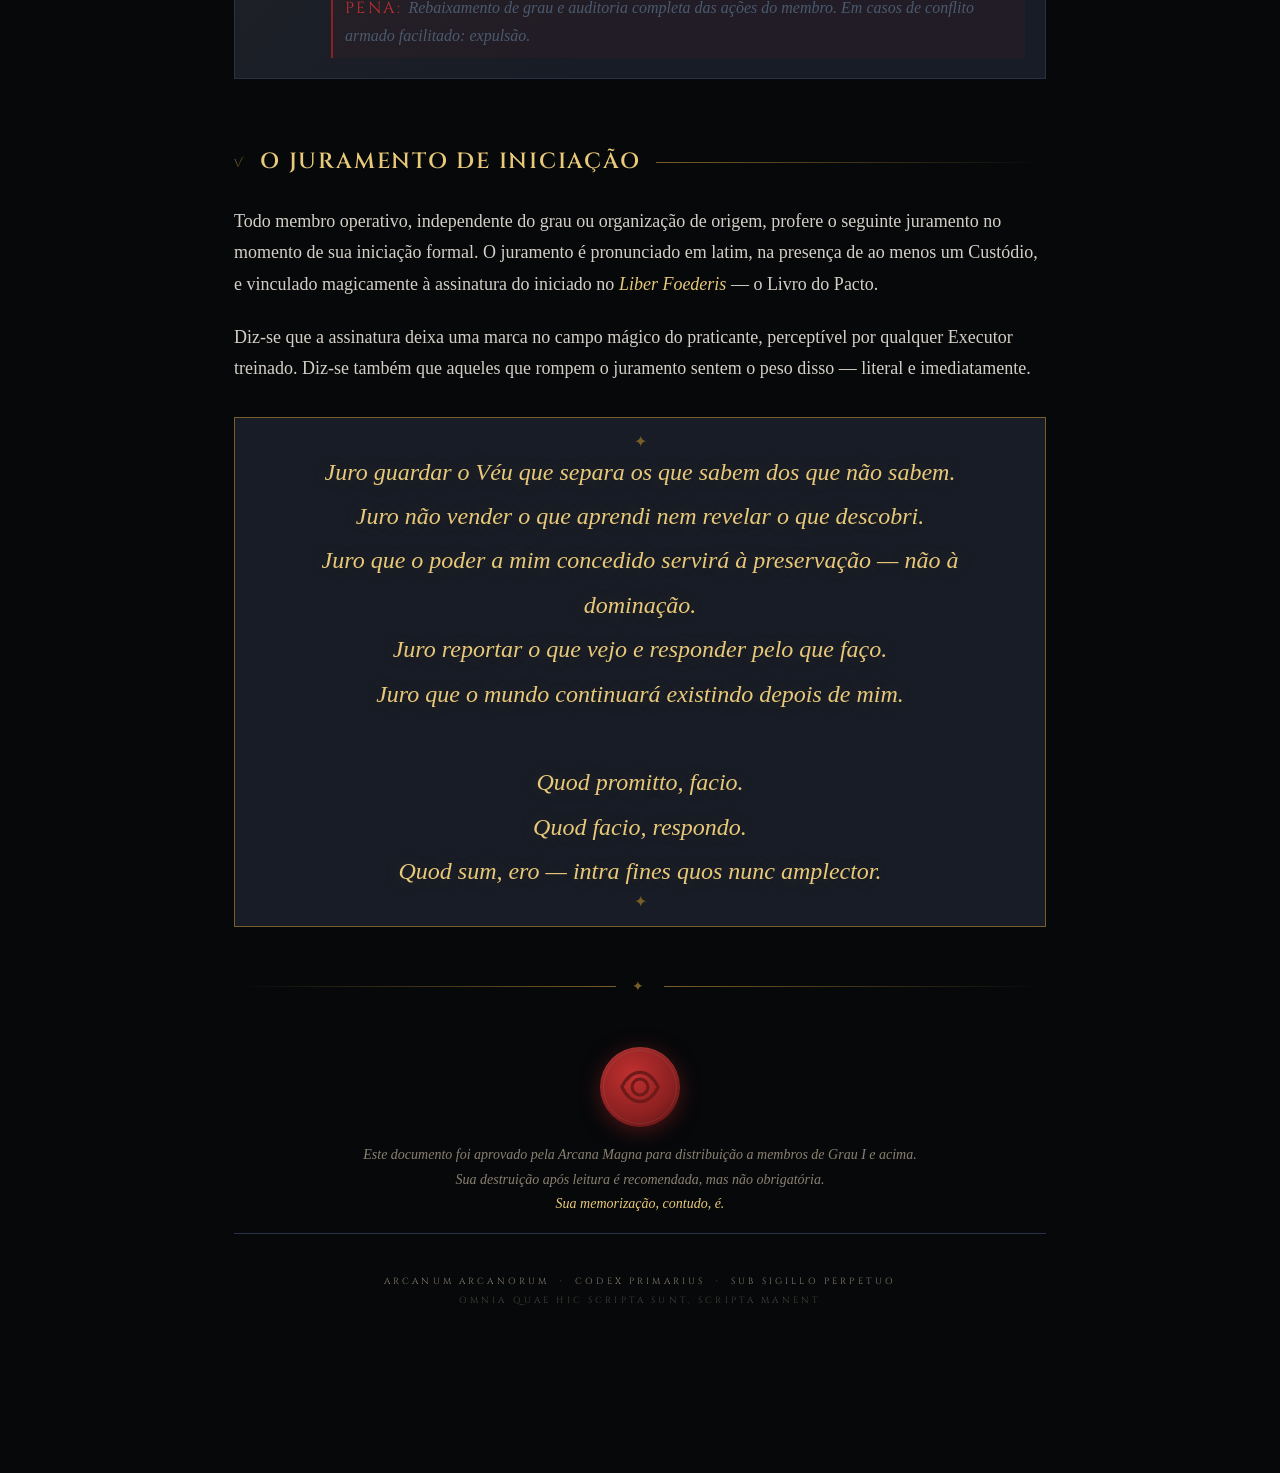
==== commit 2c637e35: "Adjust font sizes for patron name and description" ====
--- a/index.html
+++ b/index.html
@@ -187,8 +187,8 @@
 }
 .patron-card:hover { border-color:var(--gold-dim); background:rgba(201,168,76,0.05); }
 .patron-card:hover::before { opacity:1; }
-.patron-name { font-family:'Cinzel',serif; font-size:20px; font-weight:600; letter-spacing:0.1em; color:var(--gold); margin-bottom:4px; text-transform:uppercase; }
-.patron-desc { font-size:16px; font-style:italic; color:var(--text-dim); line-height:1.5; }
+.patron-name { font-family:'Cinzel',serif; font-size:16px; font-weight:600; letter-spacing:0.1em; color:var(--gold); margin-bottom:4px; text-transform:uppercase; }
+.patron-desc { font-size:12px; color:var(--text-dim); line-height:1.5; }
 
 /* HIERARCHY TABLE */
 .hierarchy { width:100%; border-collapse:collapse; margin:24px 0; font-size:14px; }
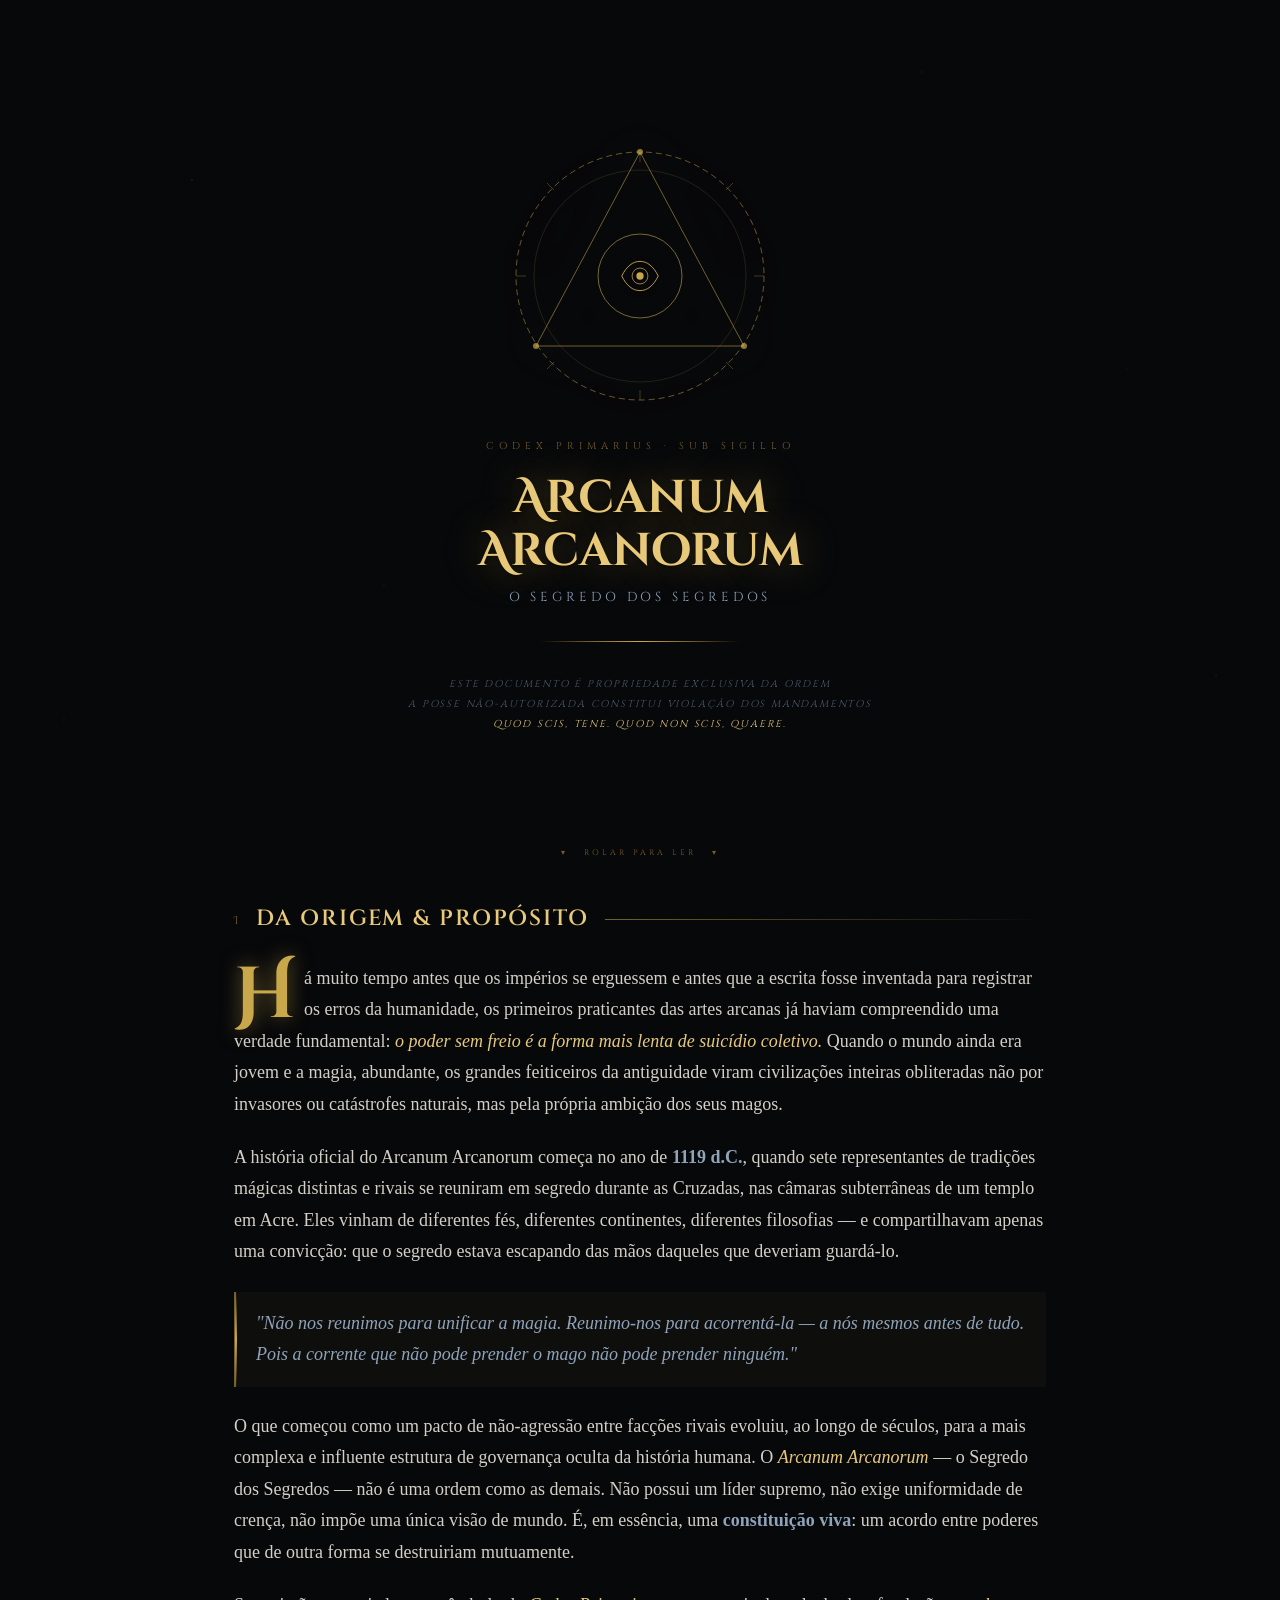
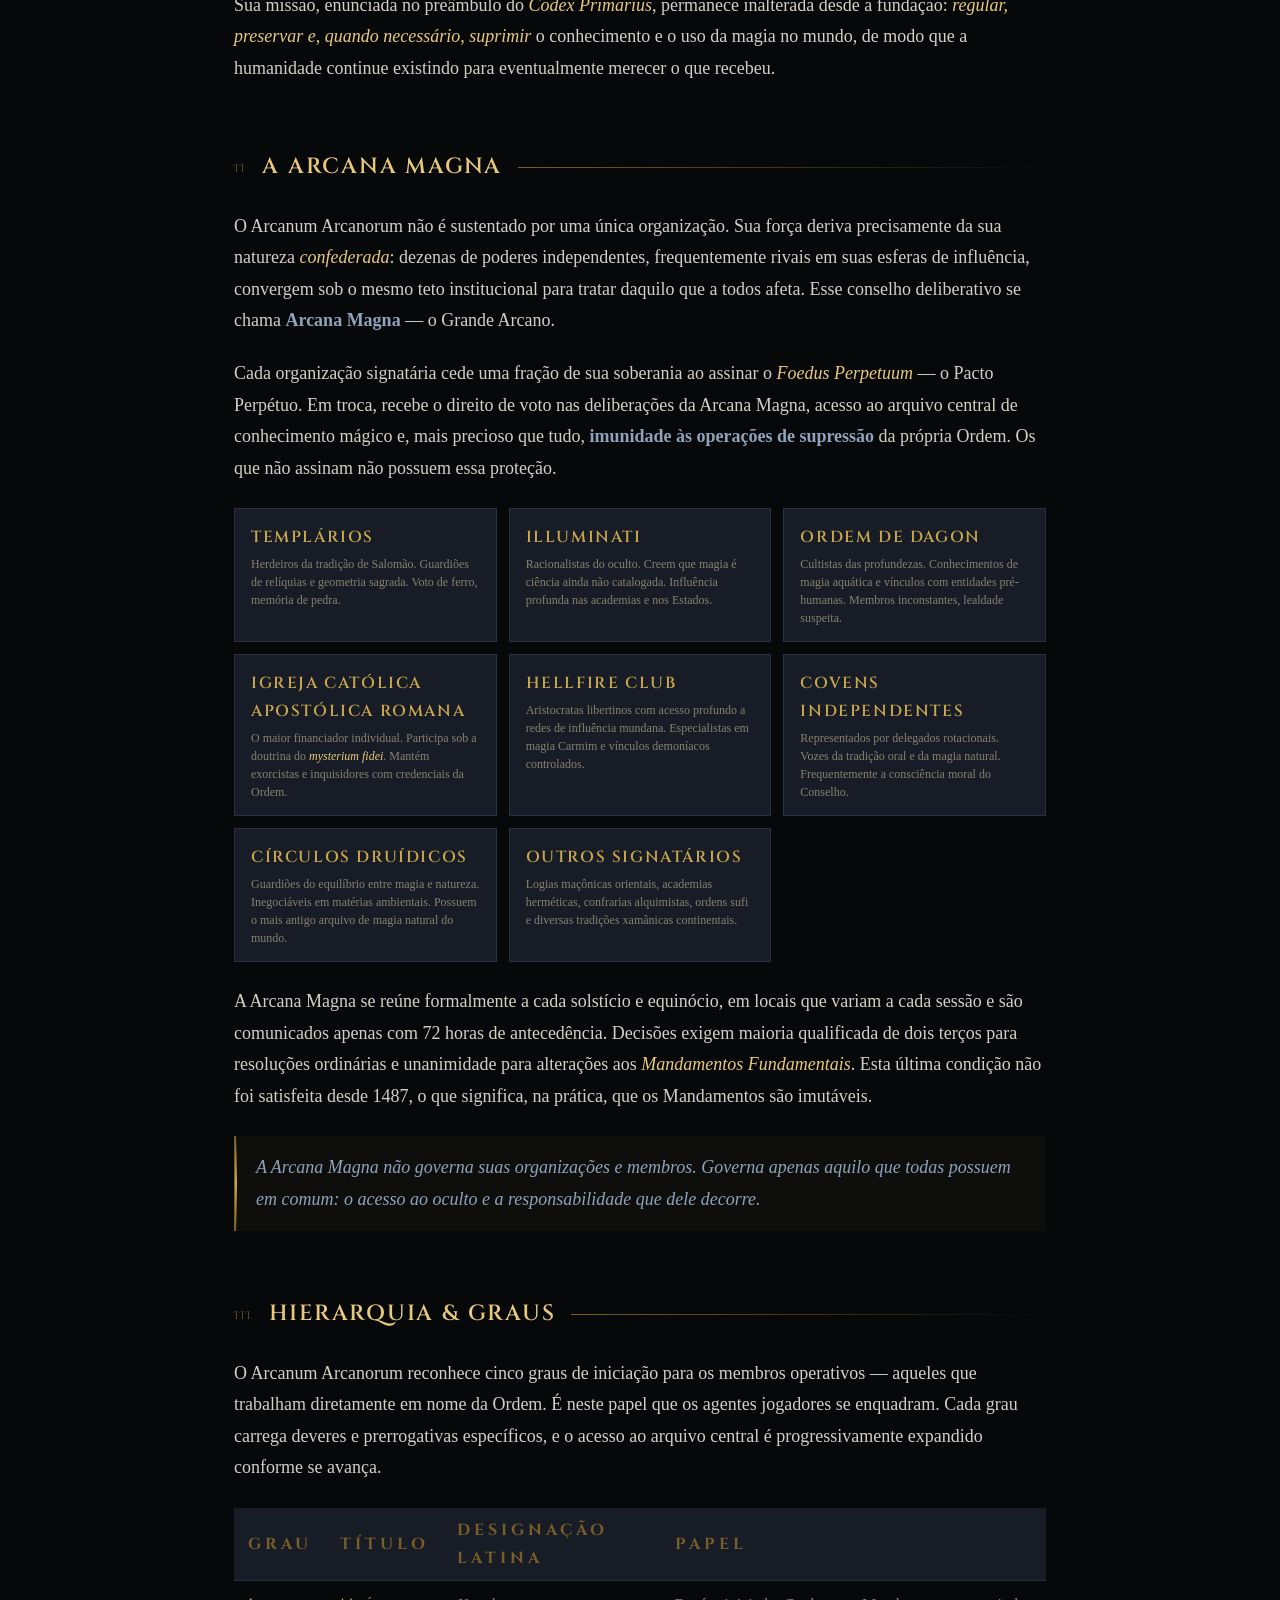
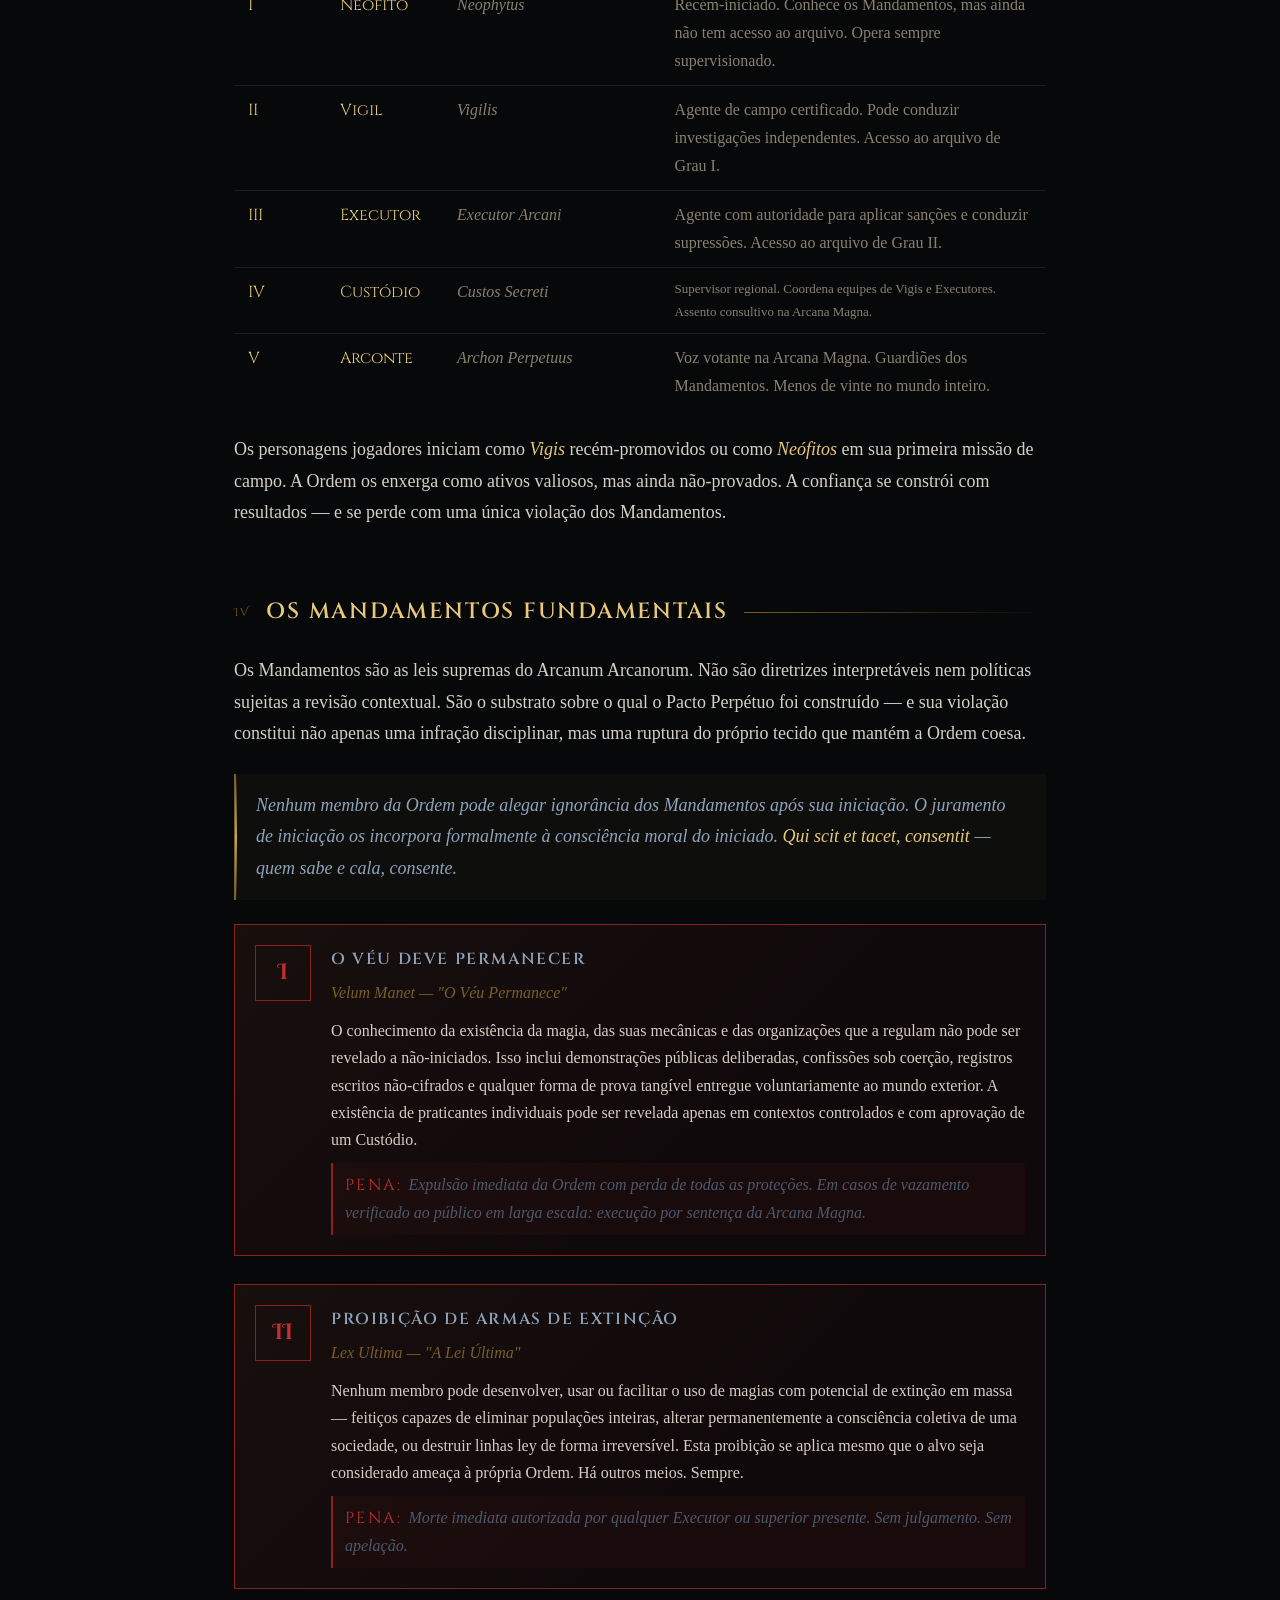
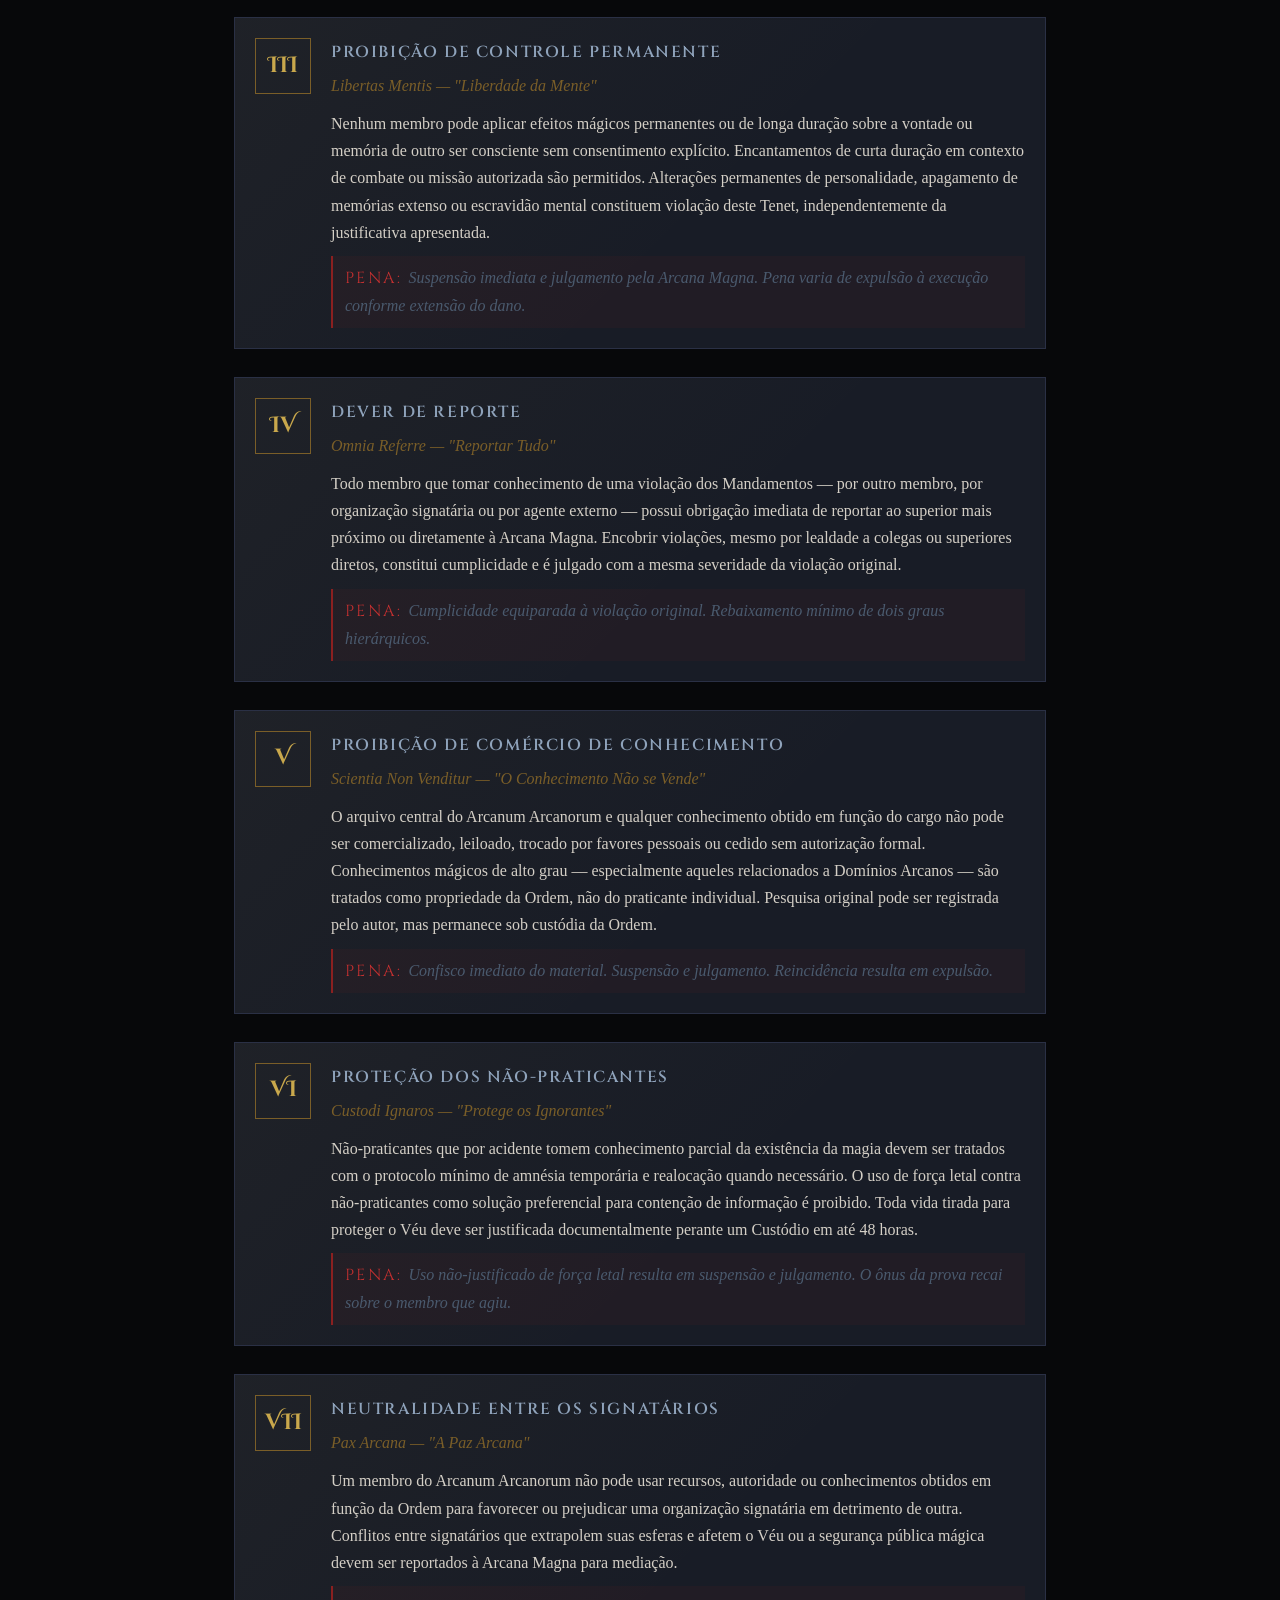
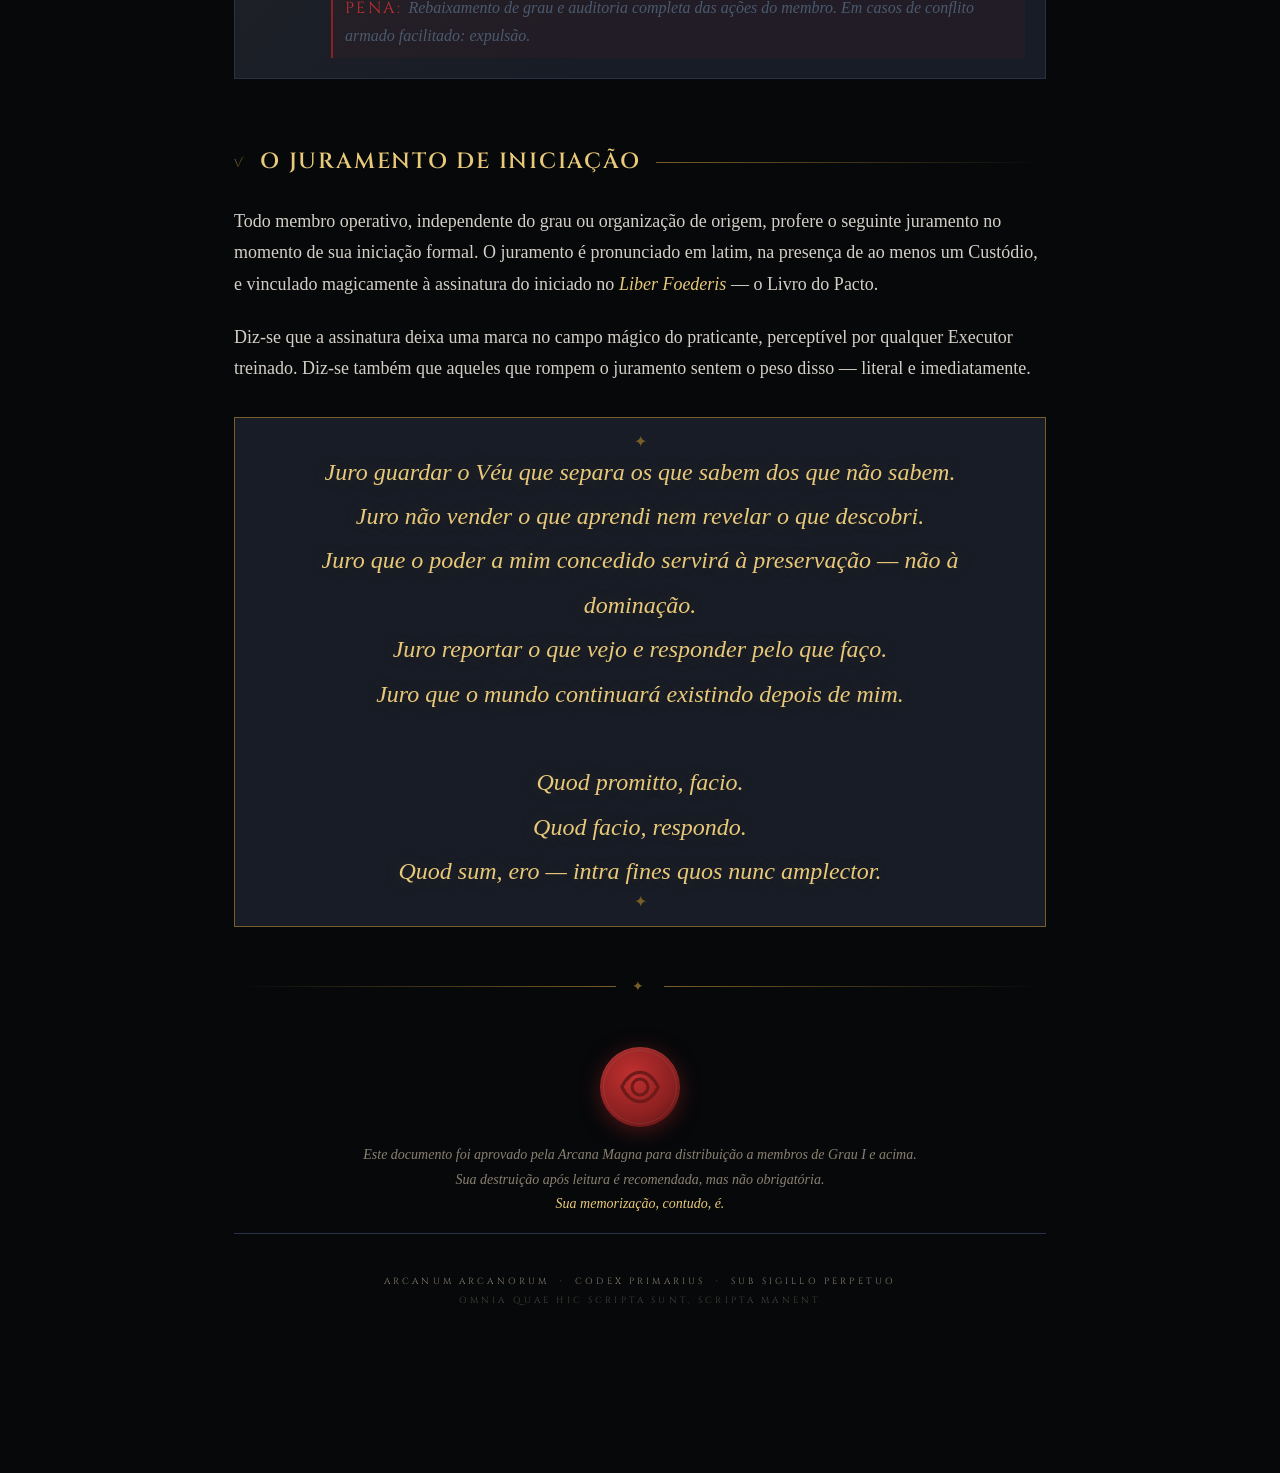
==== commit 93c2ea46: "Rename 'Tenets' to 'Mandamentos' in index.html" ====
--- a/index.html
+++ b/index.html
@@ -199,8 +199,8 @@
 .rank-name { font-family:'Cinzel',serif; font-size:16px; color:var(--gold-light); }
 .rank-lat { font-style:italic; color:var(--text-dim); font-size:16px; display:block; }
 
-/* TENETS */
-.tenets-list { list-style:none; padding:0; counter-reset:tenet; }
+/* Mandamentos */
+.mandamentos-list { list-style:none; padding:0; counter-reset:tenet; }
 .tenet-item {
   counter-increment: tenet;
   display:grid; grid-template-columns:56px 1fr; gap:20px; align-items:start;
@@ -322,7 +322,7 @@
     <div class="cover-rule"></div>
     <div class="cover-seal">
       Este documento é propriedade exclusiva da Ordem<br>
-      A posse não-autorizada constitui violação dos Tenets<br>
+      A posse não-autorizada constitui violação dos Mandamentos<br>
       <em>Quod scis, tene. Quod non scis, quaere.</em>
     </div>
     <div class="cover-scroll-hint">▾ &nbsp; rolar para ler &nbsp; ▾</div>
@@ -456,10 +456,10 @@
       </tbody>
     </table>
 
-    <p>Os personagens jogadores iniciam como <em>Vigis</em> recém-promovidos ou como <em>Neófitos</em> em sua primeira missão de campo. A Ordem os enxerga como ativos valiosos, mas ainda não-provados. A confiança se constrói com resultados — e se perde com uma única violação dos Tenets.</p>
+    <p>Os personagens jogadores iniciam como <em>Vigis</em> recém-promovidos ou como <em>Neófitos</em> em sua primeira missão de campo. A Ordem os enxerga como ativos valiosos, mas ainda não-provados. A confiança se constrói com resultados — e se perde com uma única violação dos Mandamentos.</p>
   </div>
 
-  <!-- IV. TENETS -->
+  <!-- IV. Mandamentos -->
   <div class="section">
     <div class="section-header">
       <span class="section-number">IV</span>
@@ -473,7 +473,7 @@
       <p>Nenhum membro da Ordem pode alegar ignorância dos Mandamentos após sua iniciação. O juramento de iniciação os incorpora formalmente à consciência moral do iniciado. <em>Qui scit et tacet, consentit</em> — quem sabe e cala, consente.</p>
     </div>
 
-    <ul class="tenets-list">
+    <ul class="mandamentos-list">
 
       <li class="tenet-item blood">
         <div class="tenet-num">I</div>
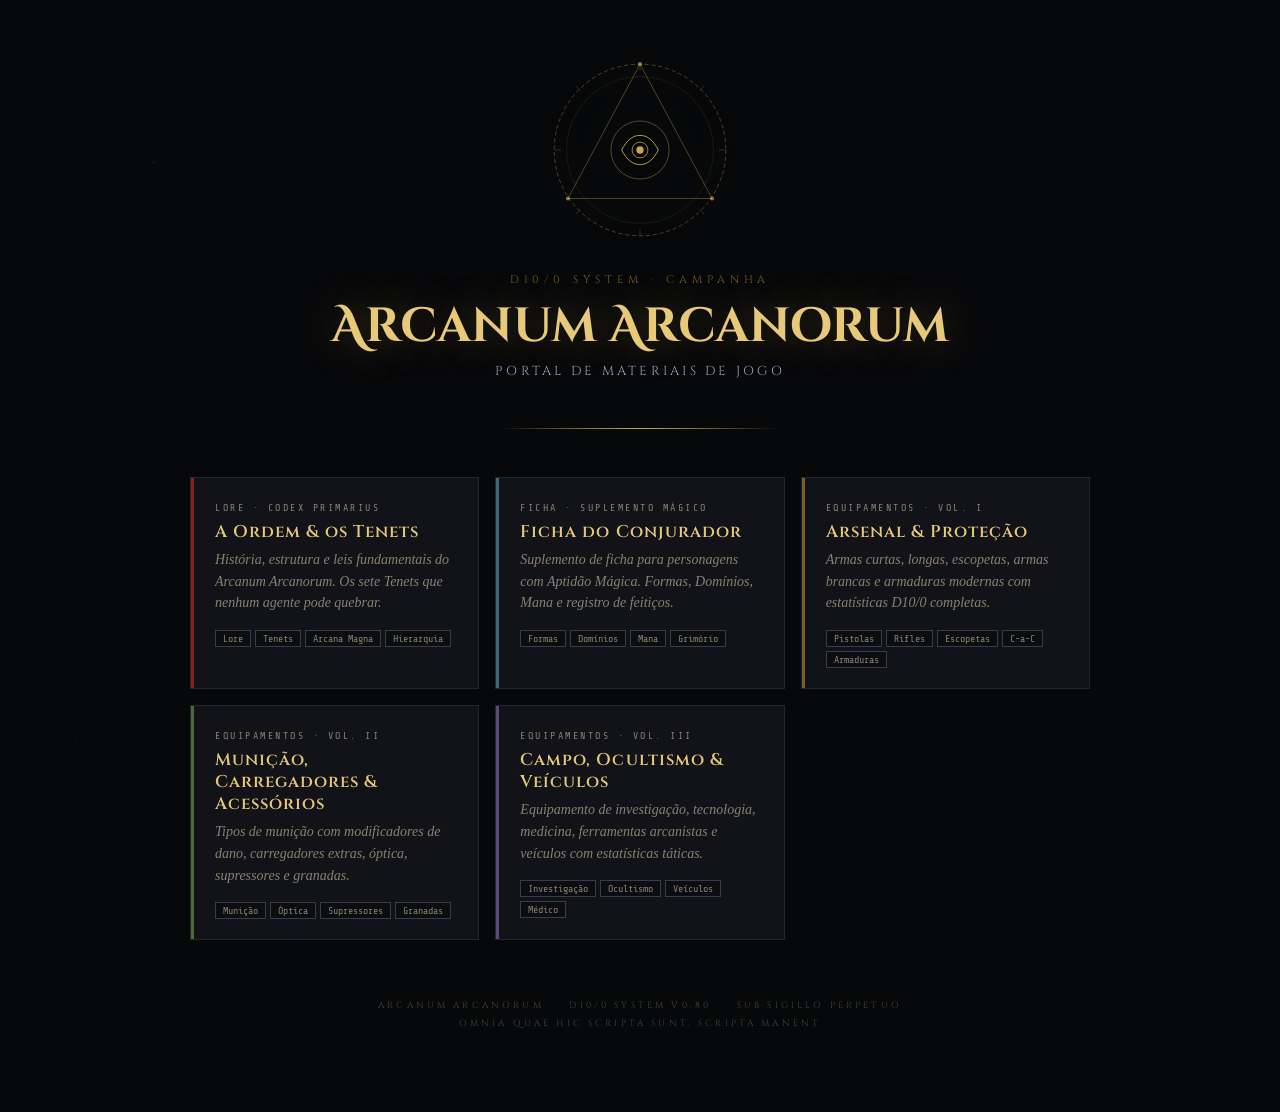
==== commit 0700e94b: "v1.2 Alterado a estrutura de arquivos, adicionando o codex e a ficha do conjurador, além de renomear" ====
--- a/index.html
+++ b/index.html
@@ -3,609 +3,128 @@
 <head>
 <meta charset="UTF-8">
 <meta name="viewport" content="width=device-width, initial-scale=1.0">
-<title>Arcanum Arcanorum — Codex Primarius</title>
-<style>
-@import url('https://fonts.googleapis.com/css2?family=IM+Fell+English:ital@0;1&family=Cinzel+Decorative:wght@400;700&family=Cinzel:wght@400;600&display=swap');
+<title>Arcanum Arcanorum — Portal</title>
+<link rel="stylesheet" href="styles/index-codex.css">
+</head>
+<body class="index-page">
 
-:root {
-  --void:       #07080a;
-  --deep:       #0d0f14;
-  --surface:    #12151c;
-  --panel:      #181c26;
-  --border:     #2a3045;
-  --border-glow:#3d4a6e;
-  --gold:       #c9a84c;
-  --gold-light: #e8c97a;
-  --gold-dim:   #7a5e28;
-  --silver:     #8fa3bb;
-  --silver-dim: #4a5a6e;
-  --text:       #d4cfc6;
-  --text-dim:   #8a8070;
-  --red:        #8b2020;
-  --red-glow:   #c03030;
-}
+<!-- SIGIL -->
+<div class="sigil-wrap">
+  <div class="sigil-ring-anim">
+    <svg viewBox="0 0 260 260" fill="none" xmlns="http://www.w3.org/2000/svg">
+      <circle cx="130" cy="130" r="124" stroke="#c9a84c" stroke-width="1" stroke-dasharray="6 4" opacity="0.5"/>
+      <circle cx="130" cy="130" r="106" stroke="#c9a84c" stroke-width="0.5" opacity="0.3"/>
+      <polygon points="130,6 234,200 26,200" stroke="#c9a84c" stroke-width="1" fill="none" opacity="0.55"/>
+      <circle cx="130" cy="130" r="42" stroke="#c9a84c" stroke-width="1" opacity="0.6"/>
+      <g stroke="#c9a84c" stroke-width="0.8" opacity="0.4">
+        <line x1="130" y1="6"   x2="130" y2="16"/>
+        <line x1="130" y1="244" x2="130" y2="254"/>
+        <line x1="6"   y1="130" x2="16"  y2="130"/>
+        <line x1="244" y1="130" x2="254" y2="130"/>
+        <line x1="37"  y1="37"  x2="44"  y2="44"/>
+        <line x1="223" y1="37"  x2="216" y2="44"/>
+        <line x1="37"  y1="223" x2="44"  y2="216"/>
+        <line x1="223" y1="223" x2="216" y2="216"/>
+      </g>
+      <circle cx="130" cy="6"  r="3" fill="#c9a84c" opacity="0.7"/>
+      <circle cx="234" cy="200" r="3" fill="#c9a84c" opacity="0.7"/>
+      <circle cx="26"  cy="200" r="3" fill="#c9a84c" opacity="0.7"/>
+    </svg>
+  </div>
+  <!-- eye is a sibling of the ring, NOT a child — so it never inherits the rotation -->
+  <svg class="sigil-eye-static" width="56" height="56" viewBox="0 0 92 92" fill="none" xmlns="http://www.w3.org/2000/svg">
+    <path d="M 16,46 C 24,30 34,22 46,22 C 58,22 68,30 76,46 C 68,62 58,70 46,70 C 34,70 24,62 16,46 Z"
+          fill="none" stroke="#c9a84c" stroke-width="1.5"/>
+    <circle cx="46" cy="46" r="13" fill="none" stroke="#c9a84c" stroke-width="1.2"/>
+    <circle cx="46" cy="46" r="6" fill="#c9a84c"/>
+  </svg>
+</div>
 
-*, *::before, *::after { box-sizing: border-box; margin: 0; padding: 0; }
-html { scroll-behavior: smooth; }
+<div class="supertitle">D10/0 System · Campanha</div>
+<h1>Arcanum Arcanorum</h1>
+<div class="subtitle">Portal de Materiais de Jogo</div>
 
-body {
-  background: var(--void);
-  color: var(--text);
-  font-family: 'IM Fell English', Georgia, serif;
-  font-size: 16px;
-  line-height: 1.75;
-  min-height: 100vh;
-  overflow-x: hidden;
-}
+<div class="rule"></div>
 
-body::before {
-  content: '';
-  position: fixed; inset: 0;
-  background-image:
-    radial-gradient(1px 1px at 15% 20%, rgba(201,168,76,0.3) 0%, transparent 100%),
-    radial-gradient(1px 1px at 72% 8%,  rgba(143,163,187,0.2) 0%, transparent 100%),
-    radial-gradient(1px 1px at 43% 55%, rgba(201,168,76,0.2) 0%, transparent 100%),
-    radial-gradient(1px 1px at 88% 41%, rgba(143,163,187,0.15) 0%, transparent 100%),
-    radial-gradient(1px 1px at 5%  80%, rgba(201,168,76,0.2) 0%, transparent 100%),
-    radial-gradient(1px 1px at 60% 90%, rgba(143,163,187,0.1) 0%, transparent 100%),
-    radial-gradient(1px 1px at 30% 65%, rgba(201,168,76,0.15) 0%, transparent 100%),
-    radial-gradient(1px 1px at 95% 75%, rgba(143,163,187,0.2) 0%, transparent 100%);
-  pointer-events: none;
-  z-index: 0;
-}
+<div class="grid">
 
-.wrapper {
-  position: relative; z-index: 1;
-  max-width: 860px;
-  margin: 0 auto;
-  padding: 0 24px 80px;
-}
+  <a class="card" href="codex.html">
+    <div class="card-bar accent-lore"></div>
+    <div class="card-vol">Lore · Codex Primarius</div>
+    <div class="card-title">A Ordem &amp; os Tenets</div>
+    <div class="card-desc">História, estrutura e leis fundamentais do Arcanum Arcanorum. Os sete Tenets que nenhum agente pode quebrar.</div>
+    <div class="card-tags">
+      <span class="tag">Lore</span>
+      <span class="tag">Tenets</span>
+      <span class="tag">Arcana Magna</span>
+      <span class="tag">Hierarquia</span>
+    </div>
+    <div class="card-arrow">→</div>
+  </a>
 
-/* COVER */
-.cover {
-  min-height: 100vh;
-  display: flex;
-  flex-direction: column;
-  align-items: center;
-  justify-content: center;
-  text-align: center;
-  padding: 60px 0 80px;
-  position: relative;
-}
+  <a class="card" href="ficha-conjurador.html">
+    <div class="card-bar accent-sheet"></div>
+    <div class="card-vol">Ficha · Suplemento Mágico</div>
+    <div class="card-title">Ficha do Conjurador</div>
+    <div class="card-desc">Suplemento de ficha para personagens com Aptidão Mágica. Formas, Domínios, Mana e registro de feitiços.</div>
+    <div class="card-tags">
+      <span class="tag">Formas</span>
+      <span class="tag">Domínios</span>
+      <span class="tag">Mana</span>
+      <span class="tag">Grimório</span>
+    </div>
+    <div class="card-arrow">→</div>
+  </a>
 
-.sigil-ring {
-  width: 260px; height: 260px;
-  margin: 0 auto 32px;
-  position: relative;
-  animation: rotateSlow 60s linear infinite;
-}
-@keyframes rotateSlow { to { transform: rotate(360deg); } }
+  <a class="card" href="equip-armas-armaduras.html">
+    <div class="card-bar accent-arsenal"></div>
+    <div class="card-vol">Equipamentos · Vol. I</div>
+    <div class="card-title">Arsenal &amp; Proteção</div>
+    <div class="card-desc">Armas curtas, longas, escopetas, armas brancas e armaduras modernas com estatísticas D10/0 completas.</div>
+    <div class="card-tags">
+      <span class="tag">Pistolas</span>
+      <span class="tag">Rifles</span>
+      <span class="tag">Escopetas</span>
+      <span class="tag">C-a-C</span>
+      <span class="tag">Armaduras</span>
+    </div>
+    <div class="card-arrow">→</div>
+  </a>
 
-.sigil-ring > svg { width: 100%; height: 100%; filter: drop-shadow(0 0 18px rgba(201,168,76,0.35)); }
+  <a class="card" href="equip-municao-acessorios.html">
+    <div class="card-bar accent-ammo"></div>
+    <div class="card-vol">Equipamentos · Vol. II</div>
+    <div class="card-title">Munição, Carregadores &amp; Acessórios</div>
+    <div class="card-desc">Tipos de munição com modificadores de dano, carregadores extras, óptica, supressores e granadas.</div>
+    <div class="card-tags">
+      <span class="tag">Munição</span>
+      <span class="tag">Óptica</span>
+      <span class="tag">Supressores</span>
+      <span class="tag">Granadas</span>
+    </div>
+    <div class="card-arrow">→</div>
+  </a>
 
-.sigil-center {
-  position: absolute; inset: 0;
-  display: flex; align-items: center; justify-content: center;
-  animation: rotateSlow 60s linear infinite reverse;
-}
-
-.sigil-center svg { width: 56px; height: 56px; flex-shrink: 0; }
-
-.sigil-center-wax {
-  animation: none; !important
-  position: absolute; inset: 0;
-  display: flex; align-items: center; justify-content: center;
-  width: 56px; height: 56px; flex-shrink: 0;
-  fill: #1b0606; !important
-}
-
-
-.cover-supertitle {
-  font-family: 'Cinzel', serif;
-  font-size: 10px; letter-spacing: 0.5em; text-transform: uppercase;
-  color: var(--gold-dim); margin-bottom: 16px;
-}
-.cover-title {
-  font-family: 'Cinzel Decorative', serif;
-  font-size: clamp(28px, 5vw, 46px); font-weight: 700;
-  color: var(--gold-light); line-height: 1.15;
-  text-shadow: 0 0 40px rgba(201,168,76,0.4), 0 2px 4px rgba(0,0,0,0.8);
-  margin-bottom: 8px;
-}
-.cover-subtitle {
-  font-family: 'Cinzel', serif;
-  font-size: 13px; letter-spacing: 0.3em; text-transform: uppercase;
-  color: var(--silver); margin-bottom: 32px;
-}
-.cover-rule {
-  width: 200px; height: 1px;
-  background: linear-gradient(90deg, transparent, var(--gold-dim), var(--gold), var(--gold-dim), transparent);
-  margin: 0 auto 32px;
-}
-.cover-seal {
-  font-family: 'Cinzel', serif; font-size: 10px;
-  letter-spacing: 0.18em; text-transform: uppercase;
-  color: var(--silver-dim); font-style: italic; line-height: 2;
-}
-.cover-scroll-hint {
-  position: absolute; bottom: 40px; left: 50%; transform: translateX(-50%);
-  font-family: 'Cinzel', serif; font-size: 8px;
-  letter-spacing: 0.4em; text-transform: uppercase; color: var(--gold-dim);
-  animation: pulse 2.5s ease-in-out infinite;
-}
-@keyframes pulse { 0%,100%{opacity:0.3} 50%{opacity:0.9} }
-
-/* SECTIONS */
-.section { margin-bottom: 64px; opacity: 0; transform: translateY(24px); animation: fadeUp 0.8s ease forwards; }
-.section:nth-child(2) { animation-delay:0.1s; }
-.section:nth-child(3) { animation-delay:0.2s; }
-.section:nth-child(4) { animation-delay:0.3s; }
-.section:nth-child(5) { animation-delay:0.4s; }
-.section:nth-child(6) { animation-delay:0.5s; }
-@keyframes fadeUp { to { opacity:1; transform:translateY(0); } }
-
-.section-header { display:flex; align-items:center; gap:16px; margin-bottom:24px; }
-.section-number { font-family:'Cinzel Decorative',serif; font-size:11px; color:var(--gold-dim); letter-spacing:0.2em; white-space:nowrap; padding-top:2px; }
-.section-title { font-family:'Cinzel',serif; font-size:clamp(16px,2.5vw,22px); font-weight:600; color:var(--gold-light); letter-spacing:0.08em; text-transform:uppercase; white-space:nowrap; }
-.section-rule { flex:1; height:1px; background:linear-gradient(90deg, var(--gold-dim), transparent); }
-
-/* PROSE */
-p { margin-bottom: 1.2em; color: var(--text); font-size: 18px; }
-p:last-child { margin-bottom: 0; }
-em { color: var(--gold-light); font-style: italic; }
-strong { color: var(--silver); font-weight: 600; }
-
-.dropcap::first-letter {
-  font-family: 'Cinzel Decorative', serif;
-  font-size: 4em; font-weight: 700; color: var(--gold);
-  float: left; line-height: 0.75; margin: 6px 8px 0 0;
-  text-shadow: 0 0 20px rgba(201,168,76,0.5);
-}
-
-.callout {
-  border-left: 2px solid var(--gold-dim);
-  background: rgba(201,168,76,0.04);
-  padding: 16px 20px; margin: 24px 0; position: relative;
-}
-.callout::before {
-  content:''; position:absolute; top:0; left:-1px; bottom:0; width:2px;
-  background: linear-gradient(to bottom, transparent, var(--gold), transparent);
-}
-.callout p { font-style:italic; color:var(--silver); font-size:18px; margin:0; }
-
-/* PATRONS GRID */
-.patrons-grid { display:grid; grid-template-columns:repeat(auto-fill,minmax(200px,1fr)); gap:12px; margin:24px 0; }
-.patron-card {
-  border:1px solid var(--border); background:var(--panel);
-  padding:14px 16px; position:relative; overflow:hidden;
-  transition: border-color 0.3s, background 0.3s;
-}
-.patron-card::before {
-  content:''; position:absolute; top:0; left:0; right:0; height:1px;
-  background:linear-gradient(90deg, transparent, var(--gold-dim), transparent);
-  opacity:0; transition:opacity 0.3s;
-}
-.patron-card:hover { border-color:var(--gold-dim); background:rgba(201,168,76,0.05); }
-.patron-card:hover::before { opacity:1; }
-.patron-name { font-family:'Cinzel',serif; font-size:16px; font-weight:600; letter-spacing:0.1em; color:var(--gold); margin-bottom:4px; text-transform:uppercase; }
-.patron-desc { font-size:12px; color:var(--text-dim); line-height:1.5; }
-
-/* HIERARCHY TABLE */
-.hierarchy { width:100%; border-collapse:collapse; margin:24px 0; font-size:14px; }
-.hierarchy th { font-family:'Cinzel',serif; font-size:16px; letter-spacing:0.25em; text-transform:uppercase; color:var(--gold-dim); text-align:left; padding:8px 14px; border-bottom:1px solid var(--border); background:var(--panel); }
-.hierarchy td { padding:10px 14px; border-bottom:1px solid rgba(42,48,69,0.5); vertical-align:top; }
-.hierarchy tr:last-child td { border-bottom:none; }
-.hierarchy tr:hover td { background:rgba(201,168,76,0.03); }
-.rank-name { font-family:'Cinzel',serif; font-size:16px; color:var(--gold-light); }
-.rank-lat { font-style:italic; color:var(--text-dim); font-size:16px; display:block; }
-
-/* Mandamentos */
-.mandamentos-list { list-style:none; padding:0; counter-reset:tenet; }
-.tenet-item {
-  counter-increment: tenet;
-  display:grid; grid-template-columns:56px 1fr; gap:20px; align-items:start;
-  margin-bottom:28px; padding:20px;
-  border:1px solid var(--border); background:var(--panel);
-  position:relative; overflow:hidden; transition:border-color 0.3s;
-}
-.tenet-item::before {
-  content:''; position:absolute; inset:0;
-  background:linear-gradient(135deg, rgba(201,168,76,0.04) 0%, transparent 60%);
-  pointer-events:none;
-}
-.tenet-item:hover { border-color:var(--border-glow); }
-.tenet-item.blood { border-color:var(--red); background:rgba(139,32,32,0.07); }
-.tenet-item.blood:hover { border-color:var(--red-glow); }
-.tenet-item.blood .tenet-num { color:var(--red-glow); border-color:var(--red); }
-.tenet-num {
-  font-family:'Cinzel Decorative',serif; font-size:22px; font-weight:700; color:var(--gold);
-  border:1px solid var(--gold-dim); width:56px; height:56px;
-  display:flex; align-items:center; justify-content:center;
-  flex-shrink:0; position:relative; z-index:1;
-}
-.tenet-body { position:relative; z-index:1; }
-.tenet-title { font-family:'Cinzel',serif; font-size:16px; font-weight:600; letter-spacing:0.1em; text-transform:uppercase; color:var(--silver); margin-bottom:6px; }
-.tenet-latin { font-style:italic; font-size:16px; color:var(--gold-dim); margin-bottom:10px; display:block; }
-.tenet-text { font-size:16px; color:var(--text); margin:0; line-height:1.7; }
-.tenet-penalty {
-  margin-top:10px; padding:8px 12px;
-  border-left:2px solid var(--red); background:rgba(139,32,32,0.08);
-  font-size:16px; font-style:italic; color:var(--silver-dim);
-}
-.tenet-penalty::before {
-  content:'Pena: '; font-family:'Cinzel',serif; font-style:normal;
-  color:var(--red-glow); font-size:16px; letter-spacing:0.15em; text-transform:uppercase;
-}
-
-/* DIVIDER */
-.divider { display:flex; align-items:center; gap:16px; margin:48px 0; color:var(--gold-dim); font-size:14px; letter-spacing:0.3em; }
-.divider::before, .divider::after { content:''; flex:1; height:1px; background:linear-gradient(90deg, transparent, var(--gold-dim)); }
-.divider::after { background:linear-gradient(90deg, var(--gold-dim), transparent); }
-
-/* OATH */
-.oath-block {
-  border:1px solid var(--gold-dim); background:var(--panel);
-  padding:32px 36px; margin:32px 0; position:relative; text-align:center;
-}
-.oath-block::before, .oath-block::after { content:'✦'; position:absolute; font-size:16px; color:var(--gold-dim); }
-.oath-block::before { top:10px; left:50%; transform:translateX(-50%); }
-.oath-block::after  { bottom:10px; left:50%; transform:translateX(-50%); }
-.oath-text { font-family:'IM Fell English',serif; font-style:italic; font-size:24px; color:var(--gold-light); line-height:1.85; text-shadow:0 0 20px rgba(201,168,76,0.2); }
-
-/* WAX SEAL */
-.wax-seal {
-  display:inline-flex; align-items:center; justify-content:center;
-  width:80px; height:80px; border-radius:50%;
-  background:radial-gradient(circle at 40% 35%, #c03030, #8b2020 60%, #4a0f0f);
-  box-shadow:0 4px 20px rgba(139,32,32,0.5), inset 0 1px 2px rgba(255,255,255,0.1);
-  font-size:32px; margin:0 auto 16px; position:relative;
-}
-.wax-seal::after { content:''; position:absolute; inset:3px; border-radius:50%; border:1px solid rgba(255,255,255,0.08); }
-
-/* FOOTER */
-.doc-footer {
-  text-align:center; padding:40px 0 20px;
-  border-top:1px solid var(--border);
-  font-family:'Cinzel',serif; font-size:9px; letter-spacing:0.35em;
-  text-transform:uppercase; color:var(--text-dim);
-}
-
-/* SCROLL PROGRESS */
-.scroll-progress {
-  position:fixed; top:0; left:0; right:0; height:2px;
-  background:linear-gradient(90deg, var(--gold), #2a8a7a);
-  transform-origin:left; transform:scaleX(0); z-index:100;
-}
-</style>
-</head>
-<body>
-
-<div class="scroll-progress" id="progress"></div>
-
-<div class="wrapper">
-
-  <!-- COVER -->
-  <div class="cover">
-    <div class="sigil-ring">
-      <svg viewBox="0 0 260 260" fill="none" xmlns="http://www.w3.org/2000/svg">
-        <circle cx="130" cy="130" r="124" stroke="#c9a84c" stroke-width="1" stroke-dasharray="6 4" opacity="0.5"/>
-        <circle cx="130" cy="130" r="106" stroke="#c9a84c" stroke-width="0.5" opacity="0.3"/>
-        <polygon points="130,6 234,200 26,200" stroke="#c9a84c" stroke-width="1" fill="none" opacity="0.55"/>
-        <circle cx="130" cy="130" r="42" stroke="#c9a84c" stroke-width="1" opacity="0.6"/>
-        <g stroke="#c9a84c" stroke-width="0.8" opacity="0.4">
-          <line x1="130" y1="6"   x2="130" y2="16"/>
-          <line x1="130" y1="244" x2="130" y2="254"/>
-          <line x1="6"   y1="130" x2="16"  y2="130"/>
-          <line x1="244" y1="130" x2="254" y2="130"/>
-          <line x1="37"  y1="37"  x2="44"  y2="44"/>
-          <line x1="223" y1="37"  x2="216" y2="44"/>
-          <line x1="37"  y1="223" x2="44"  y2="216"/>
-          <line x1="223" y1="223" x2="216" y2="216"/>
-        </g>
-        <circle cx="130" cy="6"  r="3" fill="#c9a84c" opacity="0.7"/>
-        <circle cx="234" cy="200" r="3" fill="#c9a84c" opacity="0.7"/>
-        <circle cx="26"  cy="200" r="3" fill="#c9a84c" opacity="0.7"/>
-      </svg>
-      <div class="sigil-center">
-        <svg width="92" height="92" viewBox="0 0 92 92" fill="none" xmlns="http://www.w3.org/2000/svg">
-          <path d="M 16,46 C 24,30 34,22 46,22 C 58,22 68,30 76,46 C 68,62 58,70 46,70 C 34,70 24,62 16,46 Z"
-                fill="none" stroke="#c9a84c" stroke-width="1.5"/>
-          <circle cx="46" cy="46" r="13" fill="none" stroke="#c9a84c" stroke-width="1.2"/>
-          <circle cx="46" cy="46" r="6" fill="#c9a84c"/>
-        </svg>
-      </div>
+  <a class="card" href="equip-campo-veiculos.html">
+    <div class="card-bar accent-field"></div>
+    <div class="card-vol">Equipamentos · Vol. III</div>
+    <div class="card-title">Campo, Ocultismo &amp; Veículos</div>
+    <div class="card-desc">Equipamento de investigação, tecnologia, medicina, ferramentas arcanistas e veículos com estatísticas táticas.</div>
+    <div class="card-tags">
+      <span class="tag">Investigação</span>
+      <span class="tag">Ocultismo</span>
+      <span class="tag">Veículos</span>
+      <span class="tag">Médico</span>
     </div>
-
-    <div class="cover-supertitle">Codex Primarius · Sub Sigillo</div>
-    <div class="cover-title">Arcanum<br>Arcanorum</div>
-    <div class="cover-subtitle">O Segredo dos Segredos</div>
-    <div class="cover-rule"></div>
-    <div class="cover-seal">
-      Este documento é propriedade exclusiva da Ordem<br>
-      A posse não-autorizada constitui violação dos Mandamentos<br>
-      <em>Quod scis, tene. Quod non scis, quaere.</em>
-    </div>
-    <div class="cover-scroll-hint">▾ &nbsp; rolar para ler &nbsp; ▾</div>
-  </div>
-
-  <!-- I. ORIGEM -->
-  <div class="section">
-    <div class="section-header">
-      <span class="section-number">I</span>
-      <span class="section-title">Da Origem &amp; Propósito</span>
-      <div class="section-rule"></div>
-    </div>
-
-    <p class="dropcap">Há muito tempo antes que os impérios se erguessem e antes que a escrita fosse inventada para registrar os erros da humanidade, os primeiros praticantes das artes arcanas já haviam compreendido uma verdade fundamental: <em>o poder sem freio é a forma mais lenta de suicídio coletivo.</em> Quando o mundo ainda era jovem e a magia, abundante, os grandes feiticeiros da antiguidade viram civilizações inteiras obliteradas não por invasores ou catástrofes naturais, mas pela própria ambição dos seus magos.</p>
-
-    <p>A história oficial do Arcanum Arcanorum começa no ano de <strong>1119 d.C.</strong>, quando sete representantes de tradições mágicas distintas e rivais se reuniram em segredo durante as Cruzadas, nas câmaras subterrâneas de um templo em Acre. Eles vinham de diferentes fés, diferentes continentes, diferentes filosofias — e compartilhavam apenas uma convicção: que o segredo estava escapando das mãos daqueles que deveriam guardá-lo.</p>
-
-    <div class="callout">
-      <p>"Não nos reunimos para unificar a magia. Reunimo-nos para acorrentá-la — a nós mesmos antes de tudo. Pois a corrente que não pode prender o mago não pode prender ninguém."</p>
-    </div>
-
-    <p>O que começou como um pacto de não-agressão entre facções rivais evoluiu, ao longo de séculos, para a mais complexa e influente estrutura de governança oculta da história humana. O <em>Arcanum Arcanorum</em> — o Segredo dos Segredos — não é uma ordem como as demais. Não possui um líder supremo, não exige uniformidade de crença, não impõe uma única visão de mundo. É, em essência, uma <strong>constituição viva</strong>: um acordo entre poderes que de outra forma se destruiriam mutuamente.</p>
-
-    <p>Sua missão, enunciada no preâmbulo do <em>Codex Primarius</em>, permanece inalterada desde a fundação: <em>regular, preservar e, quando necessário, suprimir</em> o conhecimento e o uso da magia no mundo, de modo que a humanidade continue existindo para eventualmente merecer o que recebeu.</p>
-  </div>
-
-  <!-- II. ARCANA MAGNA -->
-  <div class="section">
-    <div class="section-header">
-      <span class="section-number">II</span>
-      <span class="section-title">A Arcana Magna</span>
-      <div class="section-rule"></div>
-    </div>
-
-    <p>O Arcanum Arcanorum não é sustentado por uma única organização. Sua força deriva precisamente da sua natureza <em>confederada</em>: dezenas de poderes independentes, frequentemente rivais em suas esferas de influência, convergem sob o mesmo teto institucional para tratar daquilo que a todos afeta. Esse conselho deliberativo se chama <strong>Arcana Magna</strong> — o Grande Arcano.</p>
-
-    <p>Cada organização signatária cede uma fração de sua soberania ao assinar o <em>Foedus Perpetuum</em> — o Pacto Perpétuo. Em troca, recebe o direito de voto nas deliberações da Arcana Magna, acesso ao arquivo central de conhecimento mágico e, mais precioso que tudo, <strong>imunidade às operações de supressão</strong> da própria Ordem. Os que não assinam não possuem essa proteção.</p>
-
-    <div class="patrons-grid">
-      <div class="patron-card">
-        <div class="patron-name">Templários</div>
-        <div class="patron-desc">Herdeiros da tradição de Salomão. Guardiões de relíquias e geometria sagrada. Voto de ferro, memória de pedra.</div>
-      </div>
-      <div class="patron-card">
-        <div class="patron-name">Illuminati</div>
-        <div class="patron-desc">Racionalistas do oculto. Creem que magia é ciência ainda não catalogada. Influência profunda nas academias e nos Estados.</div>
-      </div>
-      <div class="patron-card">
-        <div class="patron-name">Ordem de Dagon</div>
-        <div class="patron-desc">Cultistas das profundezas. Conhecimentos de magia aquática e vínculos com entidades pré-humanas. Membros inconstantes, lealdade suspeita.</div>
-      </div>
-      <div class="patron-card">
-        <div class="patron-name">Igreja Católica Apostólica Romana</div>
-        <div class="patron-desc">O maior financiador individual. Participa sob a doutrina do <em>mysterium fidei</em>. Mantém exorcistas e inquisidores com credenciais da Ordem.</div>
-      </div>
-      <div class="patron-card">
-        <div class="patron-name">Hellfire Club</div>
-        <div class="patron-desc">Aristocratas libertinos com acesso profundo a redes de influência mundana. Especialistas em magia Carmim e vínculos demoníacos controlados.</div>
-      </div>
-      <div class="patron-card">
-        <div class="patron-name">Covens Independentes</div>
-        <div class="patron-desc">Representados por delegados rotacionais. Vozes da tradição oral e da magia natural. Frequentemente a consciência moral do Conselho.</div>
-      </div>
-      <div class="patron-card">
-        <div class="patron-name">Círculos Druídicos</div>
-        <div class="patron-desc">Guardiões do equilíbrio entre magia e natureza. Inegociáveis em matérias ambientais. Possuem o mais antigo arquivo de magia natural do mundo.</div>
-      </div>
-      <div class="patron-card">
-        <div class="patron-name">Outros Signatários</div>
-        <div class="patron-desc">Logias maçônicas orientais, academias herméticas, confrarias alquimistas, ordens sufi e diversas tradições xamânicas continentais.</div>
-      </div>
-    </div>
-
-    <p>A Arcana Magna se reúne formalmente a cada solstício e equinócio, em locais que variam a cada sessão e são comunicados apenas com 72 horas de antecedência. Decisões exigem maioria qualificada de dois terços para resoluções ordinárias e unanimidade para alterações aos <em>Mandamentos Fundamentais</em>. Esta última condição não foi satisfeita desde 1487, o que significa, na prática, que os Mandamentos são imutáveis.</p>
-
-    <div class="callout">
-      <p>A Arcana Magna não governa suas organizações e membros. Governa apenas aquilo que todas possuem em comum: o acesso ao oculto e a responsabilidade que dele decorre.</p>
-    </div>
-  </div>
-
-  <!-- III. HIERARQUIA -->
-  <div class="section">
-    <div class="section-header">
-      <span class="section-number">III</span>
-      <span class="section-title">Hierarquia &amp; Graus</span>
-      <div class="section-rule"></div>
-    </div>
-
-    <p>O Arcanum Arcanorum reconhece cinco graus de iniciação para os membros operativos — aqueles que trabalham diretamente em nome da Ordem. É neste papel que os agentes jogadores se enquadram. Cada grau carrega deveres e prerrogativas específicos, e o acesso ao arquivo central é progressivamente expandido conforme se avança.</p>
-
-    <table class="hierarchy">
-      <thead>
-        <tr>
-          <th>Grau</th>
-          <th>Título</th>
-          <th>Designação Latina</th>
-          <th>Papel</th>
-        </tr>
-      </thead>
-      <tbody>
-        <tr>
-          <td><span class="rank-name">I</span></td>
-          <td><span class="rank-name">Neófito</span></td>
-          <td><span class="rank-lat">Neophytus</span></td>
-          <td style="font-size:16px;color:#8a8070;">Recém-iniciado. Conhece os Mandamentos, mas ainda não tem acesso ao arquivo. Opera sempre supervisionado.</td>
-        </tr>
-        <tr>
-          <td><span class="rank-name">II</span></td>
-          <td><span class="rank-name">Vigil</span></td>
-          <td><span class="rank-lat">Vigilis</span></td>
-          <td style="font-size:16px;color:#8a8070;">Agente de campo certificado. Pode conduzir investigações independentes. Acesso ao arquivo de Grau I.</td>
-        </tr>
-        <tr>
-          <td><span class="rank-name">III</span></td>
-          <td><span class="rank-name">Executor</span></td>
-          <td><span class="rank-lat">Executor Arcani</span></td>
-          <td style="font-size:16px;color:#8a8070;">Agente com autoridade para aplicar sanções e conduzir supressões. Acesso ao arquivo de Grau II.</td>
-        </tr>
-        <tr>
-          <td><span class="rank-name">IV</span></td>
-          <td><span class="rank-name">Custódio</span></td>
-          <td><span class="rank-lat">Custos Secreti</span></td>
-          <td style="font-size:13px;color:#8a8070;">Supervisor regional. Coordena equipes de Vigis e Executores. Assento consultivo na Arcana Magna.</td>
-        </tr>
-        <tr>
-          <td><span class="rank-name">V</span></td>
-          <td><span class="rank-name">Arconte</span></td>
-          <td><span class="rank-lat">Archon Perpetuus</span></td>
-          <td style="font-size:16px;color:#8a8070;">Voz votante na Arcana Magna. Guardiões dos Mandamentos. Menos de vinte no mundo inteiro.</td>
-        </tr>
-      </tbody>
-    </table>
-
-    <p>Os personagens jogadores iniciam como <em>Vigis</em> recém-promovidos ou como <em>Neófitos</em> em sua primeira missão de campo. A Ordem os enxerga como ativos valiosos, mas ainda não-provados. A confiança se constrói com resultados — e se perde com uma única violação dos Mandamentos.</p>
-  </div>
-
-  <!-- IV. Mandamentos -->
-  <div class="section">
-    <div class="section-header">
-      <span class="section-number">IV</span>
-      <span class="section-title">Os Mandamentos Fundamentais</span>
-      <div class="section-rule"></div>
-    </div>
-
-    <p>Os Mandamentos são as leis supremas do Arcanum Arcanorum. Não são diretrizes interpretáveis nem políticas sujeitas a revisão contextual. São o substrato sobre o qual o Pacto Perpétuo foi construído — e sua violação constitui não apenas uma infração disciplinar, mas uma ruptura do próprio tecido que mantém a Ordem coesa.</p>
-
-    <div class="callout">
-      <p>Nenhum membro da Ordem pode alegar ignorância dos Mandamentos após sua iniciação. O juramento de iniciação os incorpora formalmente à consciência moral do iniciado. <em>Qui scit et tacet, consentit</em> — quem sabe e cala, consente.</p>
-    </div>
-
-    <ul class="mandamentos-list">
-
-      <li class="tenet-item blood">
-        <div class="tenet-num">I</div>
-        <div class="tenet-body">
-          <div class="tenet-title">O Véu deve permanecer</div>
-          <span class="tenet-latin">Velum Manet — "O Véu Permanece"</span>
-          <p class="tenet-text">O conhecimento da existência da magia, das suas mecânicas e das organizações que a regulam não pode ser revelado a não-iniciados. Isso inclui demonstrações públicas deliberadas, confissões sob coerção, registros escritos não-cifrados e qualquer forma de prova tangível entregue voluntariamente ao mundo exterior. A existência de praticantes individuais pode ser revelada apenas em contextos controlados e com aprovação de um Custódio.</p>
-          <div class="tenet-penalty">Expulsão imediata da Ordem com perda de todas as proteções. Em casos de vazamento verificado ao público em larga escala: execução por sentença da Arcana Magna.</div>
-        </div>
-      </li>
-
-      <li class="tenet-item blood">
-        <div class="tenet-num">II</div>
-        <div class="tenet-body">
-          <div class="tenet-title">Proibição de Armas de Extinção</div>
-          <span class="tenet-latin">Lex Ultima — "A Lei Última"</span>
-          <p class="tenet-text">Nenhum membro pode desenvolver, usar ou facilitar o uso de magias com potencial de extinção em massa — feitiços capazes de eliminar populações inteiras, alterar permanentemente a consciência coletiva de uma sociedade, ou destruir linhas ley de forma irreversível. Esta proibição se aplica mesmo que o alvo seja considerado ameaça à própria Ordem. Há outros meios. Sempre.</p>
-          <div class="tenet-penalty">Morte imediata autorizada por qualquer Executor ou superior presente. Sem julgamento. Sem apelação.</div>
-        </div>
-      </li>
-
-      <li class="tenet-item">
-        <div class="tenet-num">III</div>
-        <div class="tenet-body">
-          <div class="tenet-title">Proibição de Controle Permanente</div>
-          <span class="tenet-latin">Libertas Mentis — "Liberdade da Mente"</span>
-          <p class="tenet-text">Nenhum membro pode aplicar efeitos mágicos permanentes ou de longa duração sobre a vontade ou memória de outro ser consciente sem consentimento explícito. Encantamentos de curta duração em contexto de combate ou missão autorizada são permitidos. Alterações permanentes de personalidade, apagamento de memórias extenso ou escravidão mental constituem violação deste Tenet, independentemente da justificativa apresentada.</p>
-          <div class="tenet-penalty">Suspensão imediata e julgamento pela Arcana Magna. Pena varia de expulsão à execução conforme extensão do dano.</div>
-        </div>
-      </li>
-
-      <li class="tenet-item">
-        <div class="tenet-num">IV</div>
-        <div class="tenet-body">
-          <div class="tenet-title">Dever de Reporte</div>
-          <span class="tenet-latin">Omnia Referre — "Reportar Tudo"</span>
-          <p class="tenet-text">Todo membro que tomar conhecimento de uma violação dos Mandamentos — por outro membro, por organização signatária ou por agente externo — possui obrigação imediata de reportar ao superior mais próximo ou diretamente à Arcana Magna. Encobrir violações, mesmo por lealdade a colegas ou superiores diretos, constitui cumplicidade e é julgado com a mesma severidade da violação original.</p>
-          <div class="tenet-penalty">Cumplicidade equiparada à violação original. Rebaixamento mínimo de dois graus hierárquicos.</div>
-        </div>
-      </li>
-
-      <li class="tenet-item">
-        <div class="tenet-num">V</div>
-        <div class="tenet-body">
-          <div class="tenet-title">Proibição de Comércio de Conhecimento</div>
-          <span class="tenet-latin">Scientia Non Venditur — "O Conhecimento Não se Vende"</span>
-          <p class="tenet-text">O arquivo central do Arcanum Arcanorum e qualquer conhecimento obtido em função do cargo não pode ser comercializado, leiloado, trocado por favores pessoais ou cedido sem autorização formal. Conhecimentos mágicos de alto grau — especialmente aqueles relacionados a Domínios Arcanos — são tratados como propriedade da Ordem, não do praticante individual. Pesquisa original pode ser registrada pelo autor, mas permanece sob custódia da Ordem.</p>
-          <div class="tenet-penalty">Confisco imediato do material. Suspensão e julgamento. Reincidência resulta em expulsão.</div>
-        </div>
-      </li>
-
-      <li class="tenet-item">
-        <div class="tenet-num">VI</div>
-        <div class="tenet-body">
-          <div class="tenet-title">Proteção dos Não-Praticantes</div>
-          <span class="tenet-latin">Custodi Ignaros — "Protege os Ignorantes"</span>
-          <p class="tenet-text">Não-praticantes que por acidente tomem conhecimento parcial da existência da magia devem ser tratados com o protocolo mínimo de amnésia temporária e realocação quando necessário. O uso de força letal contra não-praticantes como solução preferencial para contenção de informação é proibido. Toda vida tirada para proteger o Véu deve ser justificada documentalmente perante um Custódio em até 48 horas.</p>
-          <div class="tenet-penalty">Uso não-justificado de força letal resulta em suspensão e julgamento. O ônus da prova recai sobre o membro que agiu.</div>
-        </div>
-      </li>
-
-      <li class="tenet-item">
-        <div class="tenet-num">VII</div>
-        <div class="tenet-body">
-          <div class="tenet-title">Neutralidade entre os Signatários</div>
-          <span class="tenet-latin">Pax Arcana — "A Paz Arcana"</span>
-          <p class="tenet-text">Um membro do Arcanum Arcanorum não pode usar recursos, autoridade ou conhecimentos obtidos em função da Ordem para favorecer ou prejudicar uma organização signatária em detrimento de outra. Conflitos entre signatários que extrapolem suas esferas e afetem o Véu ou a segurança pública mágica devem ser reportados à Arcana Magna para mediação.</p>
-          <div class="tenet-penalty">Rebaixamento de grau e auditoria completa das ações do membro. Em casos de conflito armado facilitado: expulsão.</div>
-        </div>
-      </li>
-
-    </ul>
-  </div>
-
-  <!-- V. JURAMENTO -->
-  <div class="section">
-    <div class="section-header">
-      <span class="section-number">V</span>
-      <span class="section-title">O Juramento de Iniciação</span>
-      <div class="section-rule"></div>
-    </div>
-
-    <p>Todo membro operativo, independente do grau ou organização de origem, profere o seguinte juramento no momento de sua iniciação formal. O juramento é pronunciado em latim, na presença de ao menos um Custódio, e vinculado magicamente à assinatura do iniciado no <em>Liber Foederis</em> — o Livro do Pacto.</p>
-
-    <p>Diz-se que a assinatura deixa uma marca no campo mágico do praticante, perceptível por qualquer Executor treinado. Diz-se também que aqueles que rompem o juramento sentem o peso disso — literal e imediatamente.</p>
-
-    <div class="oath-block">
-      <div class="oath-text">
-        Juro guardar o Véu que separa os que sabem dos que não sabem.<br>
-        Juro não vender o que aprendi nem revelar o que descobri.<br>
-        Juro que o poder a mim concedido servirá à preservação — não à dominação.<br>
-        Juro reportar o que vejo e responder pelo que faço.<br>
-        Juro que o mundo continuará existindo depois de mim.<br><br>
-        <em>Quod promitto, facio.<br>
-        Quod facio, respondo.<br>
-        Quod sum, ero — intra fines quos nunc amplector.</em>
-      </div>
-    </div>
-
-    <div class="divider">✦</div>
-
-    <div style="text-align:center;margin-bottom:16px;">
-      <div class="wax-seal">
-      <div class="sigil-center-wax">
-        <svg width="92" height="92" viewBox="0 0 92 92" fill="none" xmlns="http://www.w3.org/2000/svg">
-          <path d="M 16,46 C 24,30 34,22 46,22 C 58,22 68,30 76,46 C 68,62 58,70 46,70 C 34,70 24,62 16,46 Z"
-                fill="none" stroke="#6f1919" stroke-width="5"/>
-          <circle cx="46" cy="46" r="13" fill="none" stroke="#6f1919" stroke-width="5"/>
-        </svg>
-      </div>
-    </div>
-
-    <p style="text-align:center;font-style:italic;color:var(--text-dim);font-size:14px;">
-      Este documento foi aprovado pela Arcana Magna para distribuição a membros de Grau I e acima.<br>
-      Sua destruição após leitura é recomendada, mas não obrigatória.<br>
-      <em>Sua memorização, contudo, é.</em>
-    </p>
-  </div>
-
-  <div class="doc-footer">
-    Arcanum Arcanorum &nbsp;·&nbsp; Codex Primarius &nbsp;·&nbsp; Sub Sigillo Perpetuo<br>
-    <span style="opacity:0.5;margin-top:4px;display:block;">Omnia quae hic scripta sunt, scripta manent</span>
-  </div>
+    <div class="card-arrow">→</div>
+  </a>
 
 </div>
 
-<script>
-  window.addEventListener('scroll', () => {
-    const el = document.getElementById('progress');
-    const pct = window.scrollY / (document.body.scrollHeight - window.innerHeight);
-    el.style.transform = 'scaleX(' + pct + ')';
-  });
-</script>
+<footer>
+  Arcanum Arcanorum &nbsp;·&nbsp; D10/0 System v0.80 &nbsp;·&nbsp; Sub Sigillo Perpetuo<br>
+  Omnia quae hic scripta sunt, scripta manent
+</footer>
+
 </body>
 </html>
--- a/styles/index-codex.css
+++ b/styles/index-codex.css
@@ -0,0 +1,518 @@
+@import url('https://fonts.googleapis.com/css2?family=Cinzel+Decorative:wght@400;700&family=Cinzel:wght@400;600&family=IM+Fell+English:ital@0;1&family=Share+Tech+Mono&display=swap');
+
+:root {
+  --gold:       #c9a84c;
+  --gold-light: #e8c97a;
+  --gold-dim:   #7a5e28;
+  --silver:     #8fa3bb;
+  --silver-dim: #4a5a6e;
+  --text-dim:   #8a8070;
+  --red:        #8b2020;
+  --red-glow:   #c03030;
+}
+
+*, *::before, *::after { box-sizing: border-box; margin: 0; padding: 0; }
+html { scroll-behavior: smooth; }
+body { overflow-x: hidden; }
+
+body.index-page {
+  --void:       #07080a;
+  --panel:      #111318;
+  --border:     #22262f;
+  --border-hi:  #353c4a;
+  --text:       #c8cdd8;
+
+  background: var(--void);
+  color: var(--text);
+  font-family: 'IM Fell English', Georgia, serif;
+  min-height: 100vh;
+  display: flex;
+  flex-direction: column;
+  align-items: center;
+  justify-content: center;
+  padding: 60px 24px 80px;
+  position: relative;
+}
+
+body.index-page::before {
+  content: '';
+  position: fixed; inset: 0; pointer-events: none;
+  background-image:
+    radial-gradient(1px 1px at 12% 18%, rgba(201,168,76,0.35) 0%, transparent 100%),
+    radial-gradient(1px 1px at 75% 9%,  rgba(143,163,187,0.2) 0%, transparent 100%),
+    radial-gradient(1px 1px at 40% 52%, rgba(201,168,76,0.2) 0%, transparent 100%),
+    radial-gradient(1px 1px at 89% 44%, rgba(143,163,187,0.15) 0%, transparent 100%),
+    radial-gradient(1px 1px at 6%  82%, rgba(201,168,76,0.2) 0%, transparent 100%),
+    radial-gradient(1px 1px at 58% 88%, rgba(143,163,187,0.1) 0%, transparent 100%),
+    radial-gradient(1px 1px at 28% 67%, rgba(201,168,76,0.15) 0%, transparent 100%),
+    radial-gradient(1px 1px at 93% 72%, rgba(143,163,187,0.2) 0%, transparent 100%),
+    radial-gradient(1px 1px at 50% 30%, rgba(201,168,76,0.1) 0%, transparent 100%),
+    radial-gradient(1px 1px at 20% 45%, rgba(143,163,187,0.12) 0%, transparent 100%);
+}
+
+body.codex-page {
+  --void:       #07080a;
+  --deep:       #0d0f14;
+  --surface:    #12151c;
+  --panel:      #181c26;
+  --border:     #2a3045;
+  --border-glow:#3d4a6e;
+  --text:       #d4cfc6;
+
+  background: var(--void);
+  color: var(--text);
+  font-family: 'IM Fell English', Georgia, serif;
+  font-size: 16px;
+  line-height: 1.75;
+  min-height: 100vh;
+}
+
+body.codex-page::before {
+  content: '';
+  position: fixed; inset: 0;
+  background-image:
+    radial-gradient(1px 1px at 15% 20%, rgba(201,168,76,0.3) 0%, transparent 100%),
+    radial-gradient(1px 1px at 72% 8%,  rgba(143,163,187,0.2) 0%, transparent 100%),
+    radial-gradient(1px 1px at 43% 55%, rgba(201,168,76,0.2) 0%, transparent 100%),
+    radial-gradient(1px 1px at 88% 41%, rgba(143,163,187,0.15) 0%, transparent 100%),
+    radial-gradient(1px 1px at 5%  80%, rgba(201,168,76,0.2) 0%, transparent 100%),
+    radial-gradient(1px 1px at 60% 90%, rgba(143,163,187,0.1) 0%, transparent 100%),
+    radial-gradient(1px 1px at 30% 65%, rgba(201,168,76,0.15) 0%, transparent 100%),
+    radial-gradient(1px 1px at 95% 75%, rgba(143,163,187,0.2) 0%, transparent 100%);
+  pointer-events: none;
+  z-index: 0;
+}
+
+/* INDEX PAGE */
+
+.sigil-wrap {
+  width: 180px; height: 180px;
+  position: relative;
+  margin-bottom: 32px;
+}
+
+.sigil-ring-anim {
+  width: 100%; height: 100%;
+  animation: rotateSlow 60s linear infinite;
+}
+.sigil-ring-anim svg { width: 100%; height: 100%; filter: drop-shadow(0 0 14px rgba(201,168,76,0.3)); }
+
+.sigil-eye-static {
+  position: absolute;
+  top: 50%; left: 50%;
+  transform: translate(-50%, -50%);
+}
+
+@keyframes rotateSlow { to { transform: rotate(360deg); } }
+
+.supertitle {
+  font-family: 'Cinzel', serif;
+  font-size: 11px; letter-spacing: 0.45em;
+  text-transform: uppercase; color: var(--gold-dim);
+  margin-bottom: 14px; text-align: center;
+}
+
+body.index-page h1 {
+  font-family: 'Cinzel Decorative', serif;
+  font-size: clamp(28px, 5vw, 48px);
+  font-weight: 700; color: var(--gold-light);
+  line-height: 1.1; text-align: center;
+  text-shadow: 0 0 40px rgba(201,168,76,0.35);
+  margin-bottom: 8px;
+}
+
+.subtitle {
+  font-family: 'Cinzel', serif;
+  font-size: 13px; letter-spacing: 0.25em;
+  text-transform: uppercase; color: var(--silver);
+  text-align: center; margin-bottom: 48px;
+}
+
+.rule {
+  width: 280px; height: 1px;
+  background: linear-gradient(90deg, transparent, var(--gold-dim), var(--gold), var(--gold-dim), transparent);
+  margin: 0 auto 48px;
+}
+
+.grid {
+  display: grid;
+  grid-template-columns: repeat(auto-fit, minmax(280px, 1fr));
+  gap: 16px;
+  width: 100%;
+  max-width: 900px;
+  margin-bottom: 56px;
+}
+
+.card {
+  display: block;
+  text-decoration: none;
+  border: 1px solid var(--border);
+  background: var(--panel);
+  padding: 24px 24px 20px;
+  position: relative;
+  overflow: hidden;
+  transition: border-color 0.3s, transform 0.2s;
+  opacity: 0;
+  transform: translateY(16px);
+  animation: fadeUp 0.6s ease forwards;
+}
+.card:nth-child(1) { animation-delay: 0.05s; }
+.card:nth-child(2) { animation-delay: 0.12s; }
+.card:nth-child(3) { animation-delay: 0.19s; }
+.card:nth-child(4) { animation-delay: 0.26s; }
+.card:nth-child(5) { animation-delay: 0.33s; }
+
+.card::before {
+  content: '';
+  position: absolute; top: 0; left: 0; right: 0; height: 1px;
+  background: linear-gradient(90deg, transparent, var(--gold-dim), transparent);
+  opacity: 0; transition: opacity 0.3s;
+}
+
+.card::after {
+  content: '';
+  position: absolute; inset: 0;
+  background: linear-gradient(135deg, rgba(201,168,76,0.05) 0%, transparent 60%);
+  opacity: 0; transition: opacity 0.3s;
+  pointer-events: none;
+}
+
+.card:hover {
+  border-color: var(--gold-dim);
+  transform: translateY(-2px);
+}
+.card:hover::before { opacity: 1; }
+.card:hover::after  { opacity: 1; }
+
+.card-bar {
+  position: absolute; top: 0; left: 0; bottom: 0;
+  width: 3px;
+}
+
+.card-vol {
+  font-family: 'Share Tech Mono', monospace;
+  font-size: 10px; letter-spacing: 0.25em;
+  text-transform: uppercase; color: var(--text-dim);
+  margin-bottom: 8px;
+}
+
+.card-title {
+  font-family: 'Cinzel', serif;
+  font-size: 17px; font-weight: 600;
+  letter-spacing: 0.06em; color: var(--gold-light);
+  margin-bottom: 6px; line-height: 1.3;
+}
+
+.card-desc {
+  font-size: 14px; font-style: italic;
+  color: var(--text-dim); line-height: 1.55;
+  margin-bottom: 16px;
+}
+
+.card-tags {
+  display: flex; flex-wrap: wrap; gap: 4px;
+}
+
+.tag {
+  font-family: 'Share Tech Mono', monospace;
+  font-size: 10px; padding: 2px 7px;
+  border: 1px solid var(--border-hi);
+  color: var(--text-dim); background: rgba(0,0,0,0.3);
+}
+
+.card-arrow {
+  position: absolute; bottom: 20px; right: 20px;
+  font-family: 'Share Tech Mono', monospace;
+  font-size: 14px; color: var(--gold-dim);
+  opacity: 0; transition: opacity 0.2s, right 0.2s;
+}
+.card:hover .card-arrow { opacity: 1; right: 16px; }
+
+.accent-lore     { background: #8b2020; }
+.accent-sheet    { background: #3a6a7a; }
+.accent-arsenal  { background: #7a5e28; }
+.accent-ammo     { background: #4a6a3a; }
+.accent-field    { background: #5a4a7a; }
+
+footer {
+  font-family: 'Cinzel', serif;
+  font-size: 9px; letter-spacing: 0.35em;
+  text-transform: uppercase; color: var(--text-dim);
+  text-align: center; opacity: 0.5;
+  line-height: 2;
+}
+
+@keyframes fadeUp { to { opacity: 1; transform: translateY(0); } }
+
+/* CODEX PAGE */
+
+.wrapper {
+  position: relative; z-index: 1;
+  max-width: 860px;
+  margin: 0 auto;
+  padding: 0 24px 80px;
+}
+
+.cover {
+  min-height: 100vh;
+  display: flex;
+  flex-direction: column;
+  align-items: center;
+  justify-content: center;
+  text-align: center;
+  padding: 60px 0 80px;
+  position: relative;
+}
+
+.sigil-ring {
+  width: 260px; height: 260px;
+  margin: 0 auto 32px;
+  position: relative;
+  animation: rotateSlow 60s linear infinite;
+}
+
+.sigil-ring > svg { width: 100%; height: 100%; filter: drop-shadow(0 0 18px rgba(201,168,76,0.35)); }
+
+.sigil-center {
+  position: absolute; inset: 0;
+  display: flex; align-items: center; justify-content: center;
+  animation: rotateSlow 60s linear infinite reverse;
+}
+
+.sigil-center svg { width: 56px; height: 56px; flex-shrink: 0; }
+
+.cover-supertitle,
+.cover-title,
+.cover-subtitle,
+.cover-rule,
+.cover-seal,
+.cover-scroll-hint,
+.section,
+.section-header,
+.section-number,
+.section-title,
+.section-rule,
+.callout,
+.patrons-grid,
+.patron-card,
+.hierarchy,
+.tenets-list,
+.tenet-item,
+.tenet-num,
+.divider,
+.oath-block,
+.wax-seal,
+.doc-footer {
+  /* defined individually below */
+}
+
+.cover-supertitle {
+  font-family: 'Cinzel', serif;
+  font-size: 10px; letter-spacing: 0.5em; text-transform: uppercase;
+  color: var(--gold-dim); margin-bottom: 16px;
+}
+
+.cover-title {
+  font-family: 'Cinzel Decorative', serif;
+  font-size: clamp(28px, 5vw, 46px); font-weight: 700;
+  color: var(--gold-light); line-height: 1.15;
+  text-shadow: 0 0 40px rgba(201,168,76,0.4), 0 2px 4px rgba(0,0,0,0.8);
+  margin-bottom: 8px;
+}
+
+.cover-subtitle {
+  font-family: 'Cinzel', serif;
+  font-size: 13px; letter-spacing: 0.3em; text-transform: uppercase;
+  color: var(--silver); margin-bottom: 32px;
+}
+
+.cover-rule {
+  width: 200px; height: 1px;
+  background: linear-gradient(90deg, transparent, var(--gold-dim), var(--gold), var(--gold-dim), transparent);
+  margin: 0 auto 32px;
+}
+
+.cover-seal {
+  font-family: 'Cinzel', serif; font-size: 10px;
+  letter-spacing: 0.18em; text-transform: uppercase;
+  color: var(--silver-dim); font-style: italic; line-height: 2;
+}
+
+.cover-scroll-hint {
+  position: absolute; bottom: 40px; left: 50%; transform: translateX(-50%);
+  font-family: 'Cinzel', serif; font-size: 8px;
+  letter-spacing: 0.4em; text-transform: uppercase; color: var(--gold-dim);
+  animation: pulse 2.5s ease-in-out infinite;
+}
+
+@keyframes pulse { 0%,100%{opacity:0.3} 50%{opacity:0.9} }
+
+.section { margin-bottom: 64px; opacity: 0; transform: translateY(24px); animation: fadeUp 0.8s ease forwards; }
+.section:nth-child(2) { animation-delay:0.1s; }
+.section:nth-child(3) { animation-delay:0.2s; }
+.section:nth-child(4) { animation-delay:0.3s; }
+.section:nth-child(5) { animation-delay:0.4s; }
+.section:nth-child(6) { animation-delay:0.5s; }
+
+.section-header { display:flex; align-items:center; gap:16px; margin-bottom:24px; }
+.section-number { font-family:'Cinzel Decorative',serif; font-size:11px; color:var(--gold-dim); letter-spacing:0.2em; white-space:nowrap; padding-top:2px; }
+.section-title { font-family:'Cinzel',serif; font-size:clamp(16px,2.5vw,22px); font-weight:600; color:var(--gold-light); letter-spacing:0.08em; text-transform:uppercase; white-space:nowrap; }
+.section-rule { flex:1; height:1px; background:linear-gradient(90deg, var(--gold-dim), transparent); }
+
+p { margin-bottom: 1.2em; color: var(--text); font-size: 16px; }
+p:last-child { margin-bottom: 0; }
+em { color: var(--gold-light); font-style: italic; }
+strong { color: var(--silver); font-weight: 600; }
+
+.dropcap::first-letter {
+  font-family: 'Cinzel Decorative', serif;
+  font-size: 4em; font-weight: 700; color: var(--gold);
+  float: left; line-height: 0.75; margin: 6px 8px 0 0;
+  text-shadow: 0 0 20px rgba(201,168,76,0.5);
+}
+
+.callout {
+  border-left: 2px solid var(--gold-dim);
+  background: rgba(201,168,76,0.04);
+  padding: 16px 20px; margin: 24px 0; position: relative;
+}
+.callout::before {
+  content:''; position:absolute; top:0; left:-1px; bottom:0; width:2px;
+  background: linear-gradient(to bottom, transparent, var(--gold), transparent);
+}
+.callout p { font-style:italic; color:var(--silver); font-size:15px; margin:0; }
+
+.patrons-grid { display:grid; grid-template-columns:repeat(auto-fill,minmax(200px,1fr)); gap:12px; margin:24px 0; }
+.patron-card {
+  border:1px solid var(--border); background:var(--panel);
+  padding:14px 16px; position:relative; overflow:hidden;
+  transition: border-color 0.3s, background 0.3s;
+}
+.patron-card::before {
+  content:''; position:absolute; top:0; left:0; right:0; height:1px;
+  background:linear-gradient(90deg, transparent, var(--gold-dim), transparent);
+  opacity:0; transition:opacity 0.3s;
+}
+.patron-card:hover { border-color:var(--gold-dim); background:rgba(201,168,76,0.05); }
+.patron-card:hover::before { opacity:1; }
+.patron-name { font-family:'Cinzel',serif; font-size:12px; font-weight:600; letter-spacing:0.1em; color:var(--gold); margin-bottom:4px; text-transform:uppercase; }
+.patron-desc { font-size:12px; font-style:italic; color:var(--text-dim); line-height:1.5; }
+
+.hierarchy { width:100%; border-collapse:collapse; margin:24px 0; font-size:14px; }
+.hierarchy th { font-family:'Cinzel',serif; font-size:10px; letter-spacing:0.25em; text-transform:uppercase; color:var(--gold-dim); text-align:left; padding:8px 14px; border-bottom:1px solid var(--border); background:var(--panel); }
+.hierarchy td { padding:10px 14px; border-bottom:1px solid rgba(42,48,69,0.5); vertical-align:top; }
+.hierarchy tr:last-child td { border-bottom:none; }
+.hierarchy tr:hover td { background:rgba(201,168,76,0.03); }
+.rank-name { font-family:'Cinzel',serif; font-size:13px; color:var(--gold-light); }
+.rank-lat { font-style:italic; color:var(--text-dim); font-size:11px; display:block; }
+
+.tenets-list { list-style:none; padding:0; counter-reset:tenet; }
+.tenet-item {
+  counter-increment: tenet;
+  display:grid; grid-template-columns:56px 1fr; gap:20px; align-items:start;
+  margin-bottom:28px; padding:20px;
+  border:1px solid var(--border); background:var(--panel);
+  position:relative; overflow:hidden; transition:border-color 0.3s;
+}
+.tenet-item::before {
+  content:''; position:absolute; inset:0;
+  background:linear-gradient(135deg, rgba(201,168,76,0.04) 0%, transparent 60%);
+  pointer-events:none;
+}
+.tenet-item:hover { border-color:var(--border-glow); }
+.tenet-item.blood { border-color:var(--red); background:rgba(139,32,32,0.07); }
+.tenet-item.blood:hover { border-color:var(--red-glow); }
+.tenet-item.blood .tenet-num { color:var(--red-glow); border-color:var(--red); }
+.tenet-num {
+  font-family:'Cinzel Decorative',serif; font-size:22px; font-weight:700; color:var(--gold);
+  border:1px solid var(--gold-dim); width:56px; height:56px;
+  display:flex; align-items:center; justify-content:center;
+  flex-shrink:0; position:relative; z-index:1;
+}
+.tenet-body { position:relative; z-index:1; }
+.tenet-title { font-family:'Cinzel',serif; font-size:14px; font-weight:600; letter-spacing:0.1em; text-transform:uppercase; color:var(--silver); margin-bottom:6px; }
+.tenet-latin { font-style:italic; font-size:12px; color:var(--gold-dim); margin-bottom:10px; display:block; }
+.tenet-text { font-size:15px; color:var(--text); margin:0; line-height:1.7; }
+.tenet-penalty {
+  margin-top:10px; padding:8px 12px;
+  border-left:2px solid var(--red); background:rgba(139,32,32,0.08);
+  font-size:13px; font-style:italic; color:var(--silver-dim);
+}
+.tenet-penalty::before {
+  content:'Pena: '; font-family:'Cinzel',serif; font-style:normal;
+  color:var(--red-glow); font-size:11px; letter-spacing:0.15em; text-transform:uppercase;
+}
+
+.divider { display:flex; align-items:center; gap:16px; margin:48px 0; color:var(--gold-dim); font-size:14px; letter-spacing:0.3em; }
+.divider::before, .divider::after { content:''; flex:1; height:1px; background:linear-gradient(90deg, transparent, var(--gold-dim)); }
+.divider::after { background:linear-gradient(90deg, var(--gold-dim), transparent); }
+
+.oath-block {
+  border:1px solid var(--gold-dim); background:var(--panel);
+  padding:32px 36px; margin:32px 0; position:relative; text-align:center;
+}
+.oath-block::before, .oath-block::after { content:'✦'; position:absolute; font-size:10px; color:var(--gold-dim); }
+.oath-block::before { top:10px; left:50%; transform:translateX(-50%); }
+.oath-block::after  { bottom:10px; left:50%; transform:translateX(-50%); }
+.oath-text { font-family:'IM Fell English',serif; font-style:italic; font-size:18px; color:var(--gold-light); line-height:1.85; text-shadow:0 0 20px rgba(201,168,76,0.2); }
+
+.wax-seal {
+  display:inline-flex; align-items:center; justify-content:center;
+  width:80px; height:80px; border-radius:50%;
+  background:radial-gradient(circle at 40% 35%, #c03030, #8b2020 60%, #4a0f0f);
+  box-shadow:0 4px 20px rgba(139,32,32,0.5), inset 0 1px 2px rgba(255,255,255,0.1);
+  font-size:32px; margin:0 auto 16px; position:relative;
+}
+.wax-seal::after { content:''; position:absolute; inset:3px; border-radius:50%; border:1px solid rgba(255,255,255,0.08); }
+
+.doc-footer {
+  text-align:center; padding:40px 0 20px;
+  border-top:1px solid var(--border);
+  font-family:'Cinzel',serif; font-size:9px; letter-spacing:0.35em;
+}
+
+/* SHARED NAV */
+.aa-nav {
+  position: sticky; top: 0; z-index: 200;
+  background: rgba(10,11,13,0.97);
+  border-bottom: 1px solid #22262f;
+  backdrop-filter: blur(8px);
+  -webkit-backdrop-filter: blur(8px);
+}
+.aa-nav-inner {
+  max-width: 1060px; margin: 0 auto;
+  padding: 0 20px;
+  display: flex; align-items: center; gap: 0;
+  height: 46px;
+}
+.aa-nav-logo {
+  font-family: 'Share Tech Mono', monospace;
+  font-size: 14px; color: #c9a84c;
+  text-decoration: none; letter-spacing: 0.2em;
+  padding-right: 24px; border-right: 1px solid #22262f;
+  margin-right: 20px; white-space: nowrap;
+  flex-shrink: 0;
+}
+.aa-nav-links {
+  display: flex; gap: 4px; flex-wrap: wrap;
+}
+.aa-nav-links a {
+  font-family: 'Share Tech Mono', monospace;
+  font-size: 11px; color: #5a6070;
+  text-decoration: none; padding: 6px 12px;
+  letter-spacing: 0.12em; text-transform: uppercase;
+  border: 1px solid transparent;
+  transition: color 0.2s, border-color 0.2s;
+  white-space: nowrap;
+}
+.aa-nav-links a:hover,
+.aa-nav-links a.active {
+  color: #c9a84c;
+  border-color: #5a4a20;
+}
+
+.scroll-progress {
+  position:fixed; top:0; left:0; right:0; height:2px;
+  background:linear-gradient(90deg, var(--gold), #2a8a7a);
+  transform-origin:left; transform:scaleX(0); z-index:100;
+}
